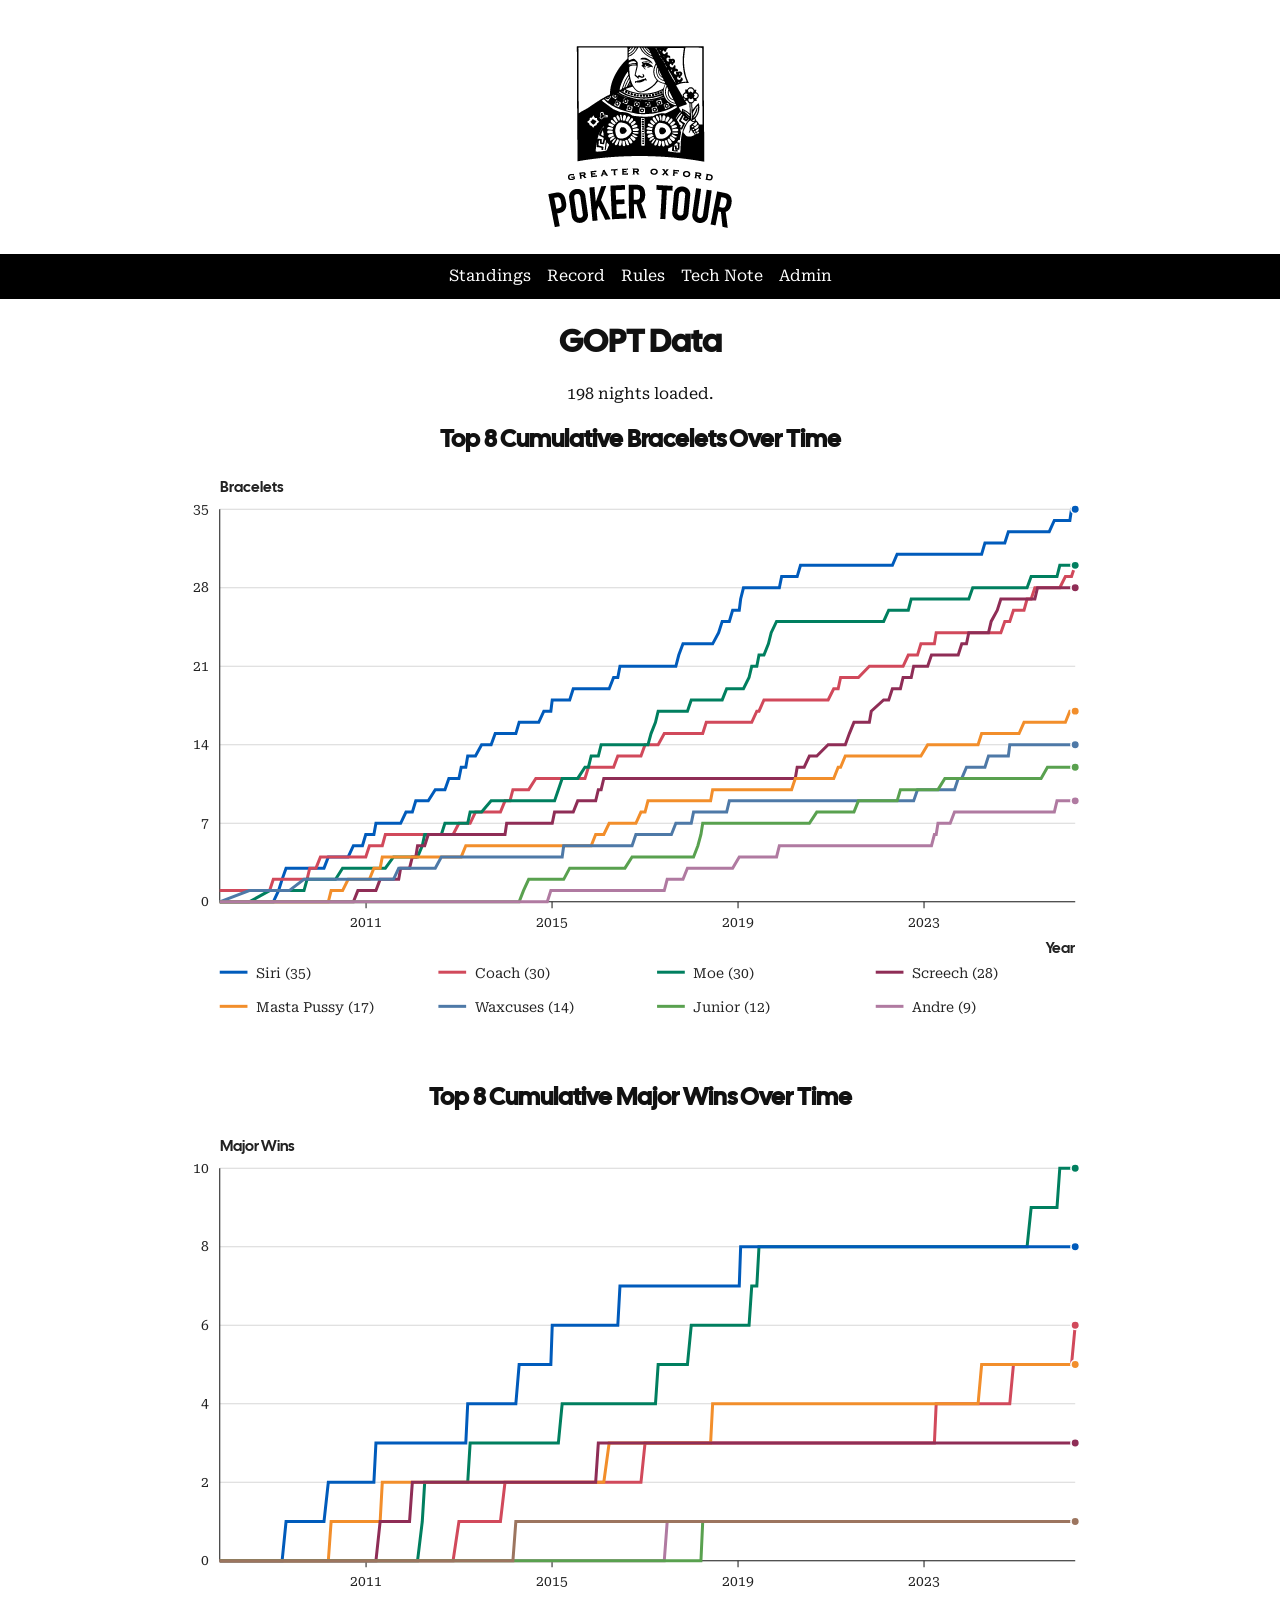
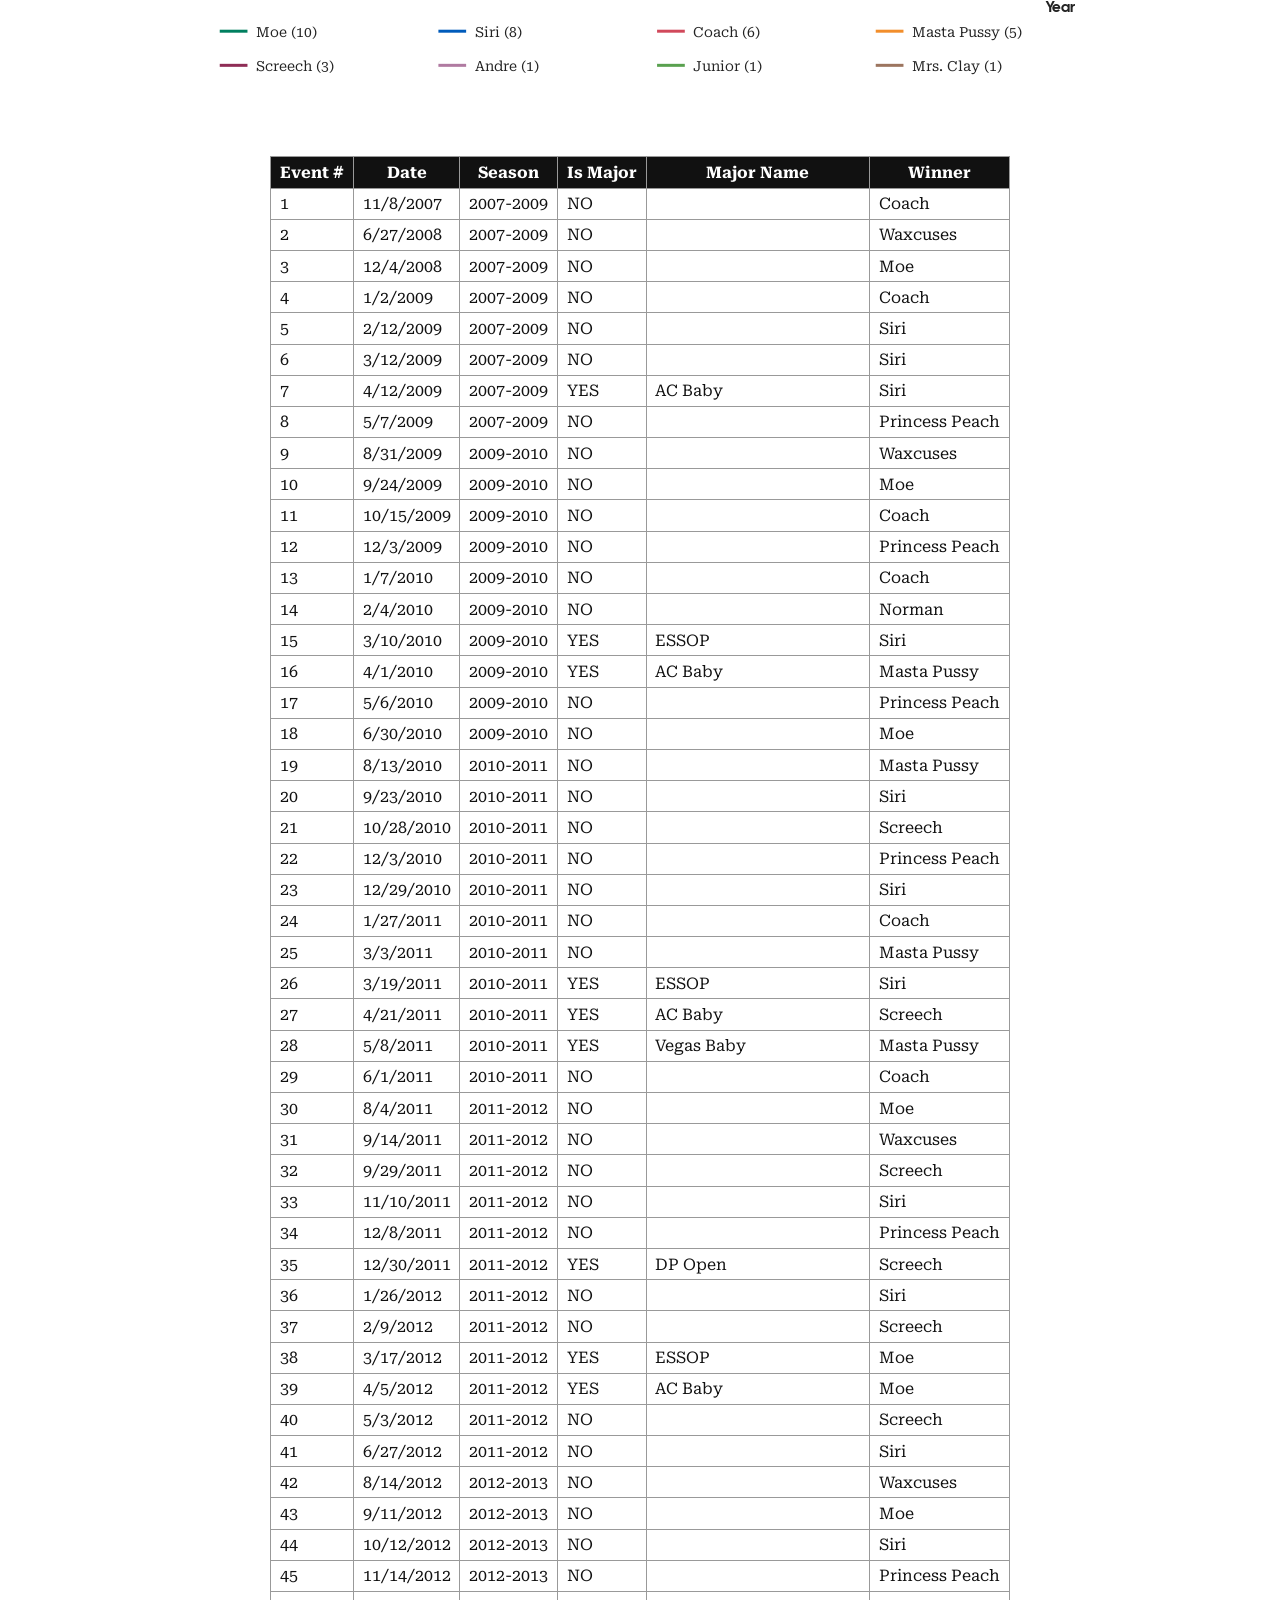
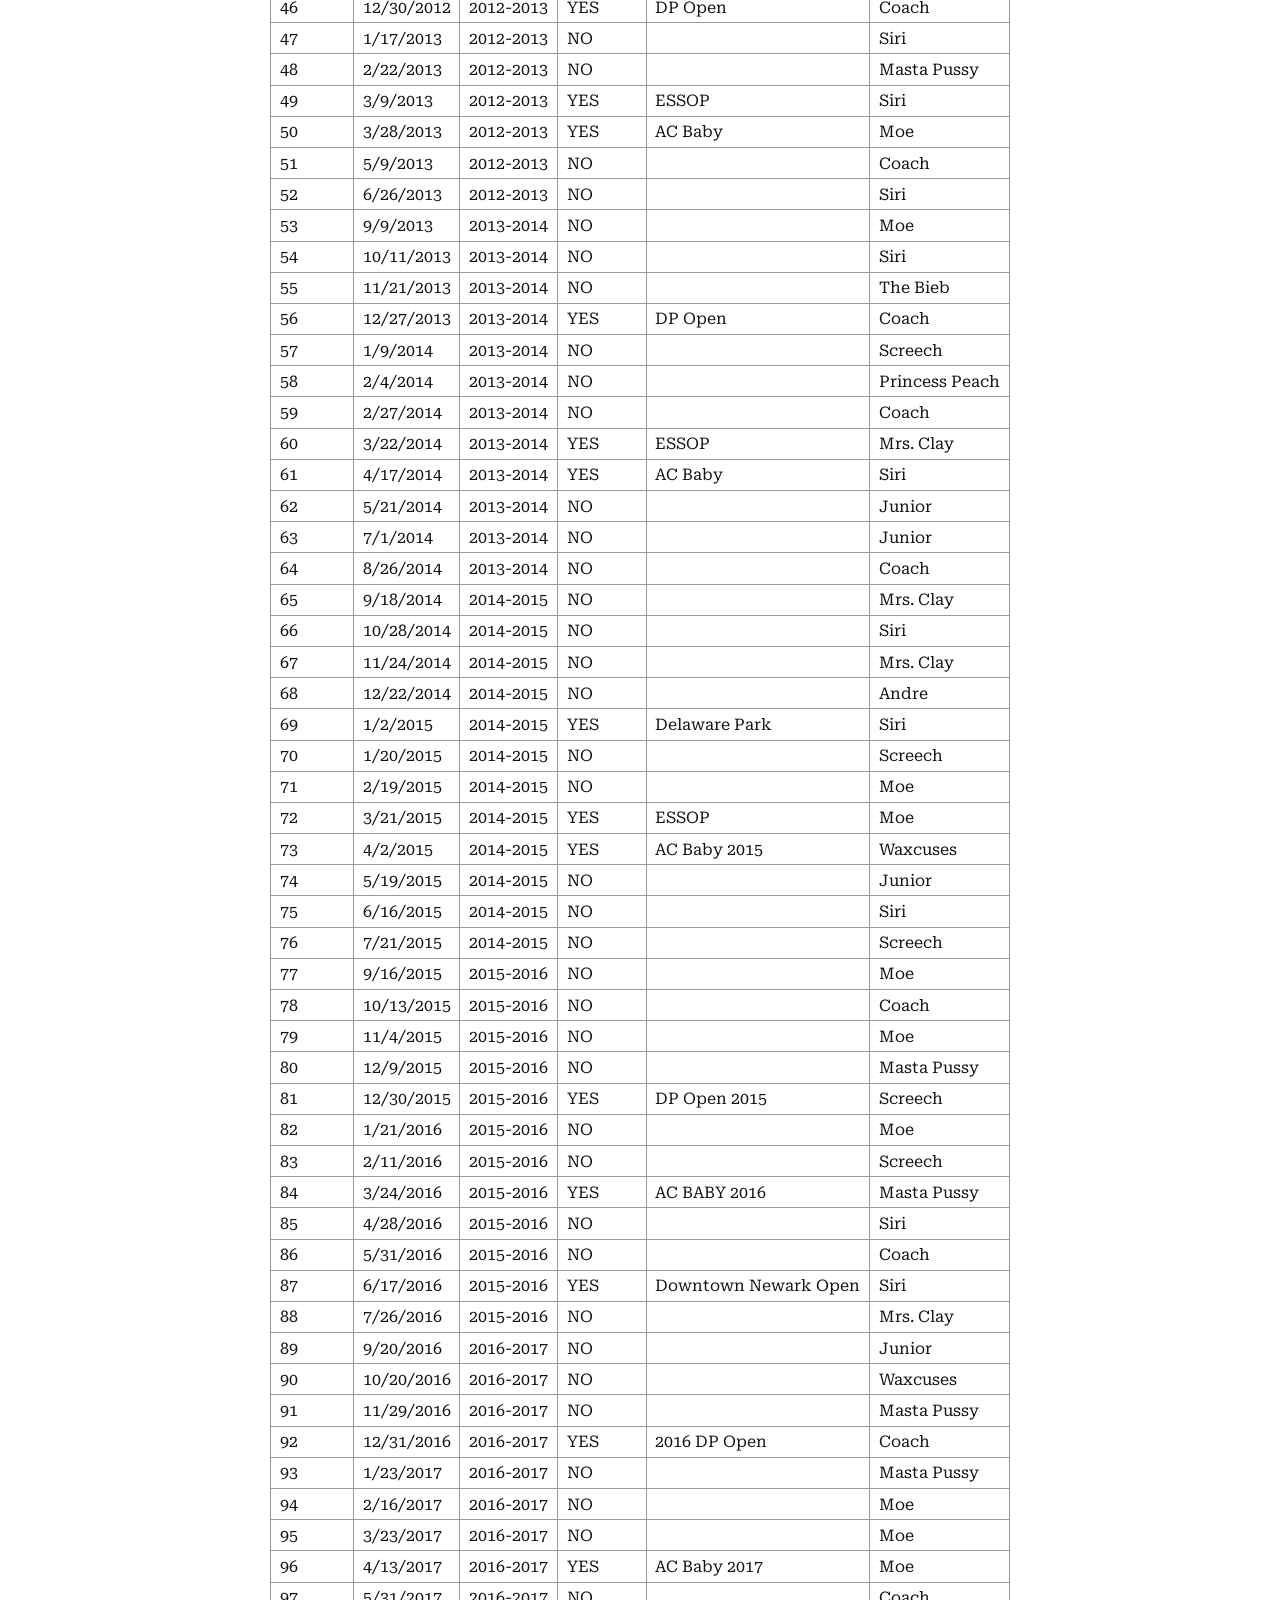
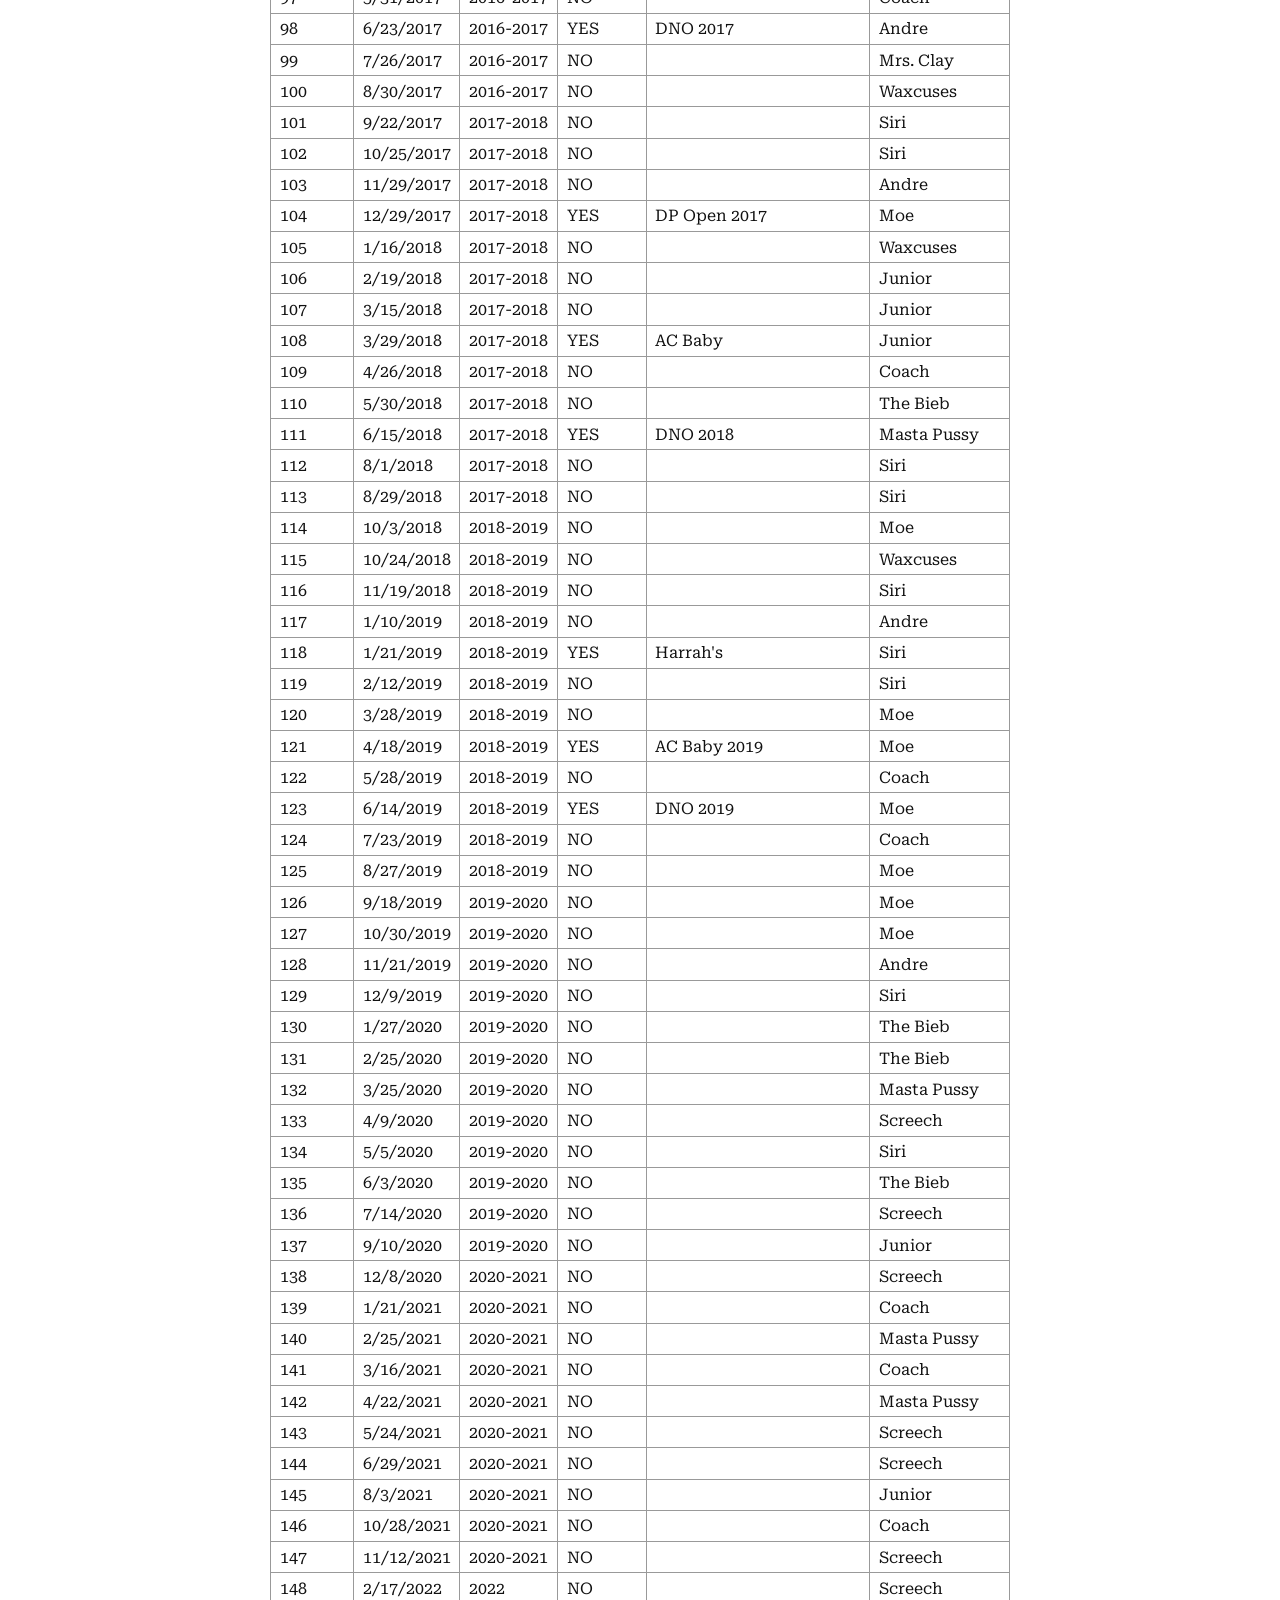
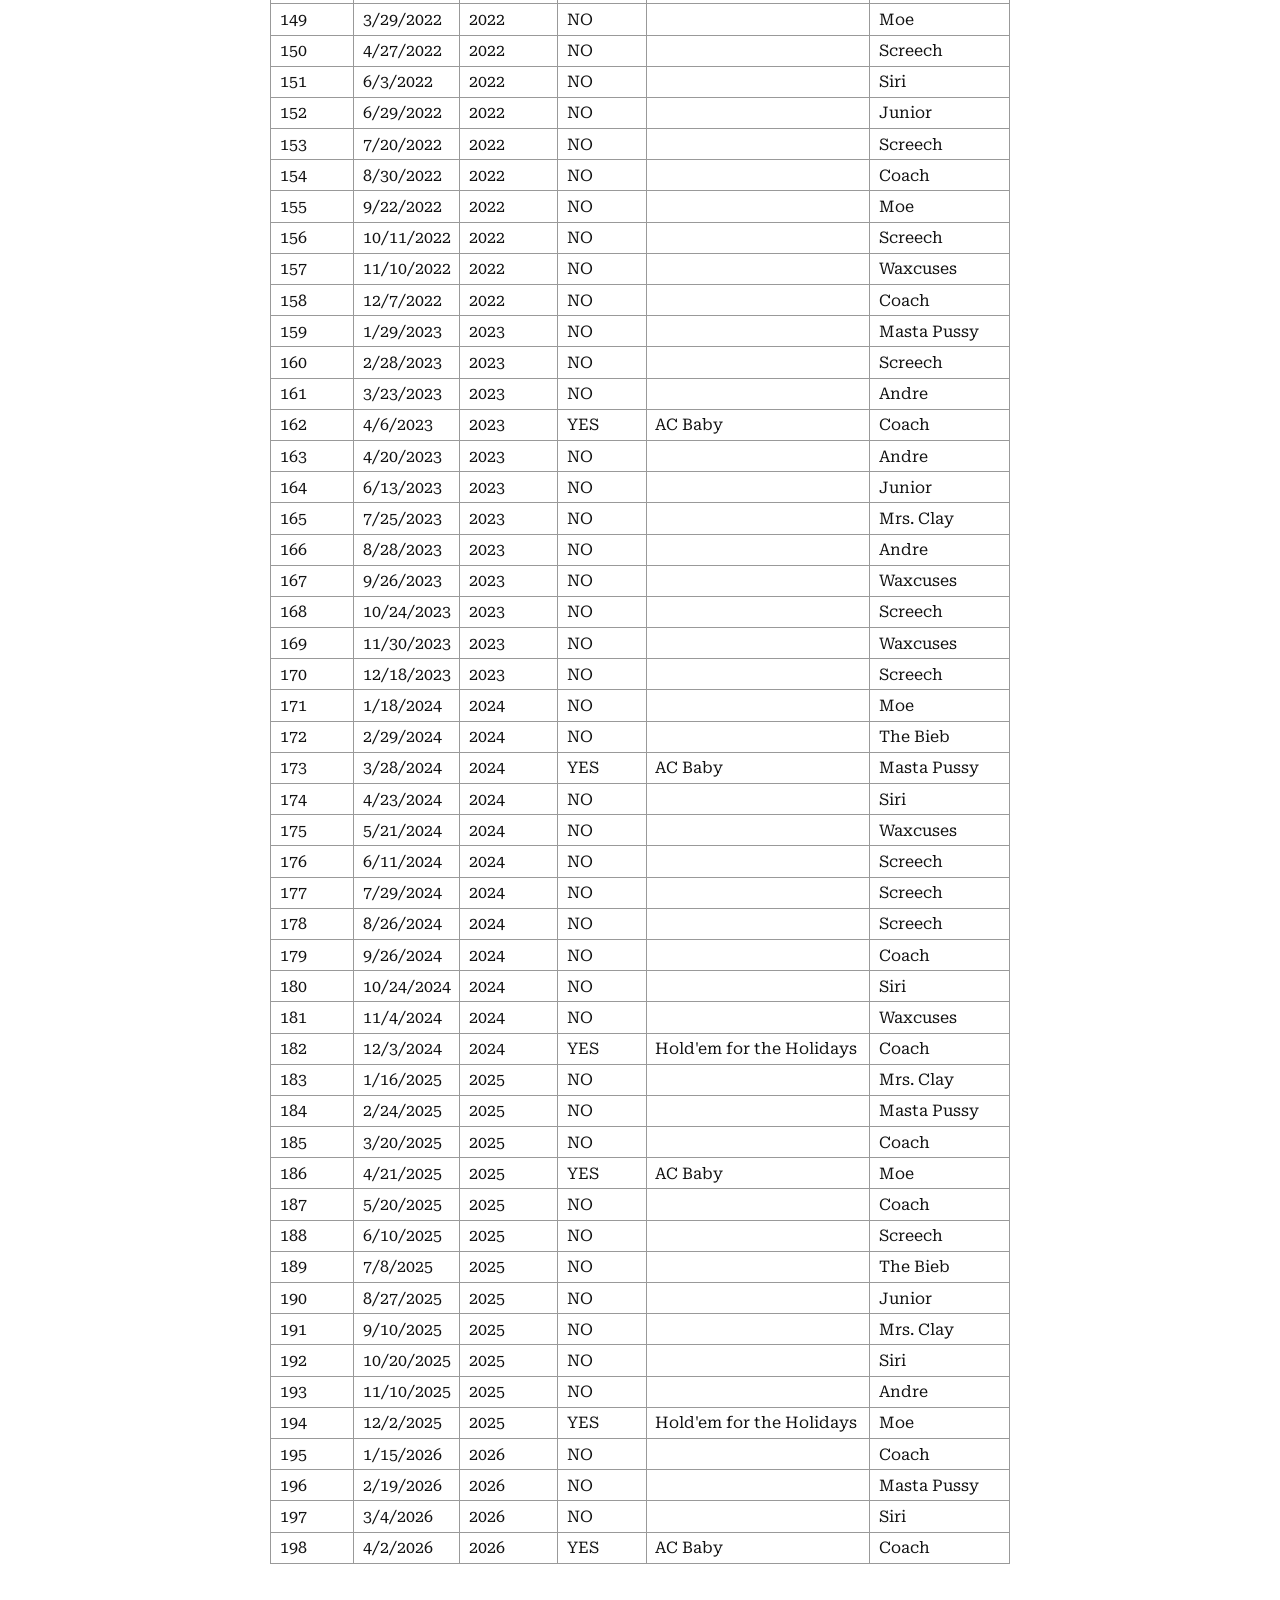
==== data.html @ 7928fdd2 "Migrate site data model to v2 CSV" ====
<!DOCTYPE html>
<html lang="en">
<head>
  <meta charset="UTF-8" />
  <meta name="viewport" content="width=device-width, initial-scale=1.0" />
  <title>GOPT Data</title>
  <link href="https://fonts.googleapis.com/css2?family=Cal+Sans:wght@400;700&display=swap" rel="stylesheet">
  <link href="https://fonts.googleapis.com/css2?family=Roboto+Serif:wght@400;700&display=swap" rel="stylesheet">
  <link rel="stylesheet" href="styles.css?v=mobile-logo-20260505" />
  <style>
    body {
      font-family: 'Roboto Serif', serif;
    }

    h1, h2, h3, h4, h5, h6 {
      font-family: 'Cal Sans', sans-serif;
    }

    main {
      box-sizing: border-box;
      margin: 0 auto 3rem;
      max-width: min(960px, calc(100vw - 2rem));
    }

    h1 {
      text-align: center;
    }

    .table-container {
      box-sizing: border-box;
      margin: 0 auto;
      max-width: 100%;
      overflow-x: auto;
      -webkit-overflow-scrolling: touch;
    }

    #night-data-table {
      margin: 1em auto;
      white-space: nowrap;
    }

    .data-message {
      text-align: center;
    }

    .chart-section {
      margin: 0 auto 2rem;
      max-width: 100%;
    }

    .chart-section h2 {
      text-align: center;
    }

    .chart-frame {
      box-sizing: border-box;
      margin: 0 auto;
      max-width: 100%;
      overflow-x: auto;
      -webkit-overflow-scrolling: touch;
    }

    .data-chart {
      display: block;
      height: auto;
      margin: 0 auto;
      max-width: 100%;
      min-width: 700px;
    }

    .chart-axis,
    .chart-grid {
      stroke: #d7d7d7;
      stroke-width: 1;
    }

    .chart-axis {
      stroke: #222;
    }

    .chart-line {
      fill: none;
      stroke-width: 3;
      vector-effect: non-scaling-stroke;
    }

    .chart-point {
      stroke: #fff;
      stroke-width: 1.5;
    }

    .chart-label {
      fill: #222;
      font-family: 'Roboto Serif', serif;
      font-size: 13px;
    }

    .chart-title-label {
      font-family: 'Cal Sans', sans-serif;
      font-size: 14px;
    }

    @media (max-width: 768px) {
      .table-container {
        font-size: 0.82em;
      }
    }
  </style>
</head>
<body>
  <header style="text-align: center;">
    <img src="assets/logo.GIF" alt="GOPT Logo" class="logo" />
    <nav style="background-color: black; padding: 0.5em;">
      <a href="index.html" style="color: white; text-decoration: none; margin: 0 1em;">Standings</a>
      <a href="record.html" style="color: white; text-decoration: none; margin: 0 1em;">Record</a>
      <a href="rules.html" style="color: white; text-decoration: none; margin: 0 1em;">Rules</a>
      <a href="technote.html" style="color: white; text-decoration: none; margin: 0 1em;">Tech Note</a>
      <a href="upload.html" style="color: white; text-decoration: none; margin: 0 1em;">Admin</a>
    </nav>
    <h1>GOPT Data</h1>
  </header>

  <main>
    <p id="data-message" class="data-message">Loading current data...</p>
    <section class="chart-section" aria-labelledby="bracelet-chart-heading">
      <h2 id="bracelet-chart-heading">Top 8 Cumulative Bracelets Over Time</h2>
      <div class="chart-frame">
        <svg id="bracelet-chart" class="data-chart" viewBox="0 0 900 540" role="img" aria-labelledby="bracelet-chart-title bracelet-chart-description">
          <title id="bracelet-chart-title">Cumulative bracelets over time for the top eight all-time bracelet earners</title>
          <desc id="bracelet-chart-description">A line chart will appear after the current data file loads.</desc>
        </svg>
      </div>
    </section>
    <section class="chart-section" aria-labelledby="major-chart-heading">
      <h2 id="major-chart-heading">Top 8 Cumulative Major Wins Over Time</h2>
      <div class="chart-frame">
        <svg id="major-chart" class="data-chart" viewBox="0 0 900 540" role="img" aria-labelledby="major-chart-title major-chart-description">
          <title id="major-chart-title">Cumulative major wins over time for the top eight all-time major winners</title>
          <desc id="major-chart-description">A line chart will appear after the current data file loads.</desc>
        </svg>
      </div>
    </section>
    <div class="table-container">
      <table id="night-data-table">
        <thead>
          <tr>
            <th>Event #</th>
            <th>Date</th>
            <th>Season</th>
            <th>Is Major</th>
            <th>Major Name</th>
            <th>Winner</th>
          </tr>
        </thead>
        <tbody></tbody>
      </table>
    </div>
  </main>

  <script src="gopt-data.js"></script>
  <script>
    function fetchCurrentDataText(sources = ['api/history/current', 'api/history-current.php', 'data/GOPTdatav2.csv', 'files/GOPThistory.txt']) {
      const [source, ...remaining] = sources;
      return fetch(source, { cache: 'no-store' })
        .then(response => {
          if (!response.ok) {
            throw new Error(`Could not load ${source}.`);
          }
          return response.text();
        })
        .then(text => {
          if (!GoptData.looksLikeSupportedDataFile(text)) {
            throw new Error(`${source} did not return a supported GOPT data file.`);
          }
          return text;
        })
        .catch(error => {
          if (!remaining.length) throw error;
          return fetchCurrentDataText(remaining);
        });
    }

    function formatDate(timestamp) {
      return new Intl.DateTimeFormat('en-US', {
        year: 'numeric',
        month: 'numeric',
        day: 'numeric'
      }).format(new Date(timestamp * 1000));
    }

    function buildNightRows(dataRows) {
      return GoptData.buildNights(dataRows).map(night => ({
        eventNumber: night.eventNumber,
        date: formatDate(night.timestamp),
        timestamp: night.timestamp,
        season: night.season,
        isMajor: night.isMajor,
        majorName: night.majorName,
        winner: night.winner,
      }));
    }

    function renderNightRows(rows) {
      const body = document.querySelector('#night-data-table tbody');
      body.innerHTML = '';

      rows.forEach(row => {
        const tr = document.createElement('tr');
        tr.innerHTML = `
          <td>${row.eventNumber}</td>
          <td>${row.date}</td>
          <td>${row.season}</td>
          <td>${row.isMajor}</td>
          <td>${row.majorName}</td>
          <td>${row.winner}</td>
        `;
        body.appendChild(tr);
      });

      document.getElementById('data-message').textContent = `${rows.length} nights loaded.`;
    }

    function createSvgElement(tagName, attributes = {}) {
      const element = document.createElementNS('http://www.w3.org/2000/svg', tagName);
      Object.entries(attributes).forEach(([name, value]) => {
        element.setAttribute(name, value);
      });
      return element;
    }

    function addSvgText(parent, text, attributes = {}) {
      const element = createSvgElement('text', attributes);
      element.textContent = text;
      parent.appendChild(element);
      return element;
    }

    const CHART_COLORS = [
      '#005bbb',
      '#d1495b',
      '#007f5f',
      '#8f2d56',
      '#f28e2b',
      '#4e79a7',
      '#59a14f',
      '#b07aa1',
      '#9c755f',
      '#e15759',
      '#76b7b2',
      '#edc948',
    ];

    function buildPlayerColorMap(...seriesGroups) {
      const playerColors = {};
      let colorIndex = 0;

      seriesGroups.flat().forEach(playerSeries => {
        if (playerColors[playerSeries.player]) return;
        playerColors[playerSeries.player] = CHART_COLORS[colorIndex % CHART_COLORS.length];
        colorIndex += 1;
      });

      return function getPlayerColor(player) {
        if (playerColors[player]) return playerColors[player];
        const hash = player.split('').reduce((total, character) => total + character.charCodeAt(0), 0);
        return CHART_COLORS[hash % CHART_COLORS.length];
      };
    }

    function getTopWinners(rows, shouldCountRow, limit = 8) {
      const totals = rows.reduce((counts, row) => {
        if (!row.winner || !shouldCountRow(row)) return counts;
        counts[row.winner] = (counts[row.winner] || 0) + 1;
        return counts;
      }, {});

      return Object.entries(totals)
        .sort(([playerA, countA], [playerB, countB]) => {
          if (countA !== countB) return countB - countA;
          return playerA.localeCompare(playerB);
        })
        .slice(0, limit)
        .map(([player, total]) => ({ player, total }));
    }

    function buildCumulativeWinSeries(rows, shouldCountRow, limit = 8) {
      const leaders = getTopWinners(rows, shouldCountRow, limit);
      const leaderNames = leaders.map(leader => leader.player);
      const runningTotals = Object.fromEntries(leaderNames.map(player => [player, 0]));
      const series = Object.fromEntries(leaderNames.map(player => [player, []]));

      rows.forEach(row => {
        if (leaderNames.includes(row.winner) && shouldCountRow(row)) {
          runningTotals[row.winner] += 1;
        }

        leaderNames.forEach(player => {
          series[player].push({
            eventNumber: row.eventNumber,
            timestamp: row.timestamp,
            total: runningTotals[player],
          });
        });
      });

      return leaders.map(leader => ({
        ...leader,
        points: series[leader.player],
      }));
    }

    function buildBraceletSeries(rows) {
      return buildCumulativeWinSeries(rows, () => true);
    }

    function buildMajorSeries(rows) {
      return buildCumulativeWinSeries(rows, row => row.isMajor === 'YES');
    }

    function renderCumulativeChart(options) {
      const {
        svgId,
        series,
        rows,
        chartTitle,
        emptyMessage,
        yAxisLabel,
        unitSingular,
        unitPlural,
        getPlayerColor,
      } = options;
      const svg = document.getElementById(svgId);
      svg.replaceChildren();

      const title = createSvgElement('title', { id: `${svgId}-title` });
      title.textContent = chartTitle;
      const description = createSvgElement('desc', { id: `${svgId}-description` });
      svg.append(title, description);

      if (!series.length) {
        description.textContent = emptyMessage;
        addSvgText(svg, emptyMessage, {
          x: 450,
          y: 215,
          'text-anchor': 'middle',
          class: 'chart-label',
        });
        return;
      }

      const width = 900;
      const height = 540;
      const margin = { top: 34, right: 42, bottom: 138, left: 56 };
      const plotWidth = width - margin.left - margin.right;
      const plotHeight = height - margin.top - margin.bottom;
      const minTime = Math.min(...rows.map(row => row.timestamp));
      const maxTime = Math.max(...rows.map(row => row.timestamp));
      const maxWins = Math.max(...series.map(playerSeries => playerSeries.total));
      const yMax = Math.max(5, Math.ceil(maxWins / 5) * 5);

      const xScale = timestamp => {
        if (minTime === maxTime) return margin.left + plotWidth / 2;
        return margin.left + ((timestamp - minTime) / (maxTime - minTime)) * plotWidth;
      };

      const yScale = total => margin.top + plotHeight - (total / yMax) * plotHeight;

      const gridGroup = createSvgElement('g');
      const yStep = Math.max(1, Math.ceil(yMax / 5));
      for (let value = 0; value <= yMax; value += yStep) {
        const y = yScale(value);
        gridGroup.appendChild(createSvgElement('line', {
          x1: margin.left,
          y1: y,
          x2: margin.left + plotWidth,
          y2: y,
          class: 'chart-grid',
        }));
        addSvgText(gridGroup, value, {
          x: margin.left - 10,
          y: y + 4,
          'text-anchor': 'end',
          class: 'chart-label',
        });
      }
      svg.appendChild(gridGroup);

      svg.appendChild(createSvgElement('line', {
        x1: margin.left,
        y1: margin.top + plotHeight,
        x2: margin.left + plotWidth,
        y2: margin.top + plotHeight,
        class: 'chart-axis',
      }));
      svg.appendChild(createSvgElement('line', {
        x1: margin.left,
        y1: margin.top,
        x2: margin.left,
        y2: margin.top + plotHeight,
        class: 'chart-axis',
      }));

      const startYear = new Date(minTime * 1000).getFullYear();
      const endYear = new Date(maxTime * 1000).getFullYear();
      const yearStep = Math.max(1, Math.ceil((endYear - startYear) / 5));
      for (let year = startYear; year <= endYear; year += yearStep) {
        const timestamp = new Date(year, 0, 1).getTime() / 1000;
        if (timestamp < minTime || timestamp > maxTime) continue;
        const x = xScale(timestamp);
        svg.appendChild(createSvgElement('line', {
          x1: x,
          y1: margin.top + plotHeight,
          x2: x,
          y2: margin.top + plotHeight + 6,
          class: 'chart-axis',
        }));
        addSvgText(svg, year, {
          x,
          y: margin.top + plotHeight + 24,
          'text-anchor': 'middle',
          class: 'chart-label',
        });
      }

      addSvgText(svg, yAxisLabel, {
        x: margin.left,
        y: 18,
        class: 'chart-title-label chart-label',
      });
      addSvgText(svg, 'Year', {
        x: margin.left + plotWidth,
        y: margin.top + plotHeight + 48,
        'text-anchor': 'end',
        class: 'chart-title-label chart-label',
      });

      const lineGroup = createSvgElement('g');
      series.forEach(playerSeries => {
        const color = getPlayerColor(playerSeries.player);
        const pathData = playerSeries.points.map((point, pointIndex) => {
          const command = pointIndex === 0 ? 'M' : 'L';
          return `${command}${xScale(point.timestamp).toFixed(2)},${yScale(point.total).toFixed(2)}`;
        }).join(' ');

        lineGroup.appendChild(createSvgElement('path', {
          d: pathData,
          stroke: color,
          class: 'chart-line',
        }));

        const finalPoint = playerSeries.points[playerSeries.points.length - 1];
        lineGroup.appendChild(createSvgElement('circle', {
          cx: xScale(finalPoint.timestamp),
          cy: yScale(finalPoint.total),
          r: 4,
          fill: color,
          class: 'chart-point',
        }));
      });
      svg.appendChild(lineGroup);

      const legend = createSvgElement('g', { transform: 'translate(56 468)' });
      series.forEach((playerSeries, index) => {
        const x = (index % 4) * 205;
        const y = Math.floor(index / 4) * 32;
        const color = getPlayerColor(playerSeries.player);
        legend.appendChild(createSvgElement('line', {
          x1: x,
          y1: y,
          x2: x + 26,
          y2: y,
          stroke: color,
          class: 'chart-line',
        }));
        addSvgText(legend, `${playerSeries.player} (${playerSeries.total})`, {
          x: x + 34,
          y: y + 5,
          class: 'chart-label',
        });
      });
      svg.appendChild(legend);

      description.textContent = series
        .map(playerSeries => {
          const unit = playerSeries.total === 1 ? unitSingular : unitPlural;
          return `${playerSeries.player} has ${playerSeries.total} ${unit}.`;
        })
        .join(' ');
    }

    function renderBraceletChart(rows, series, getPlayerColor) {
      renderCumulativeChart({
        svgId: 'bracelet-chart',
        rows,
        series,
        chartTitle: 'Cumulative bracelets over time for the top eight all-time bracelet earners',
        emptyMessage: 'No bracelet data available.',
        yAxisLabel: 'Bracelets',
        unitSingular: 'bracelet',
        unitPlural: 'bracelets',
        getPlayerColor,
      });
    }

    function renderMajorChart(rows, series, getPlayerColor) {
      renderCumulativeChart({
        svgId: 'major-chart',
        rows,
        series,
        chartTitle: 'Cumulative major wins over time for the top eight all-time major winners',
        emptyMessage: 'No major win data available.',
        yAxisLabel: 'Major Wins',
        unitSingular: 'major win',
        unitPlural: 'major wins',
        getPlayerColor,
      });
    }

    fetchCurrentDataText()
      .then(dataText => {
        const parsedData = GoptData.parseDataFile(dataText, { normalizePlayerName: true });
        const rows = buildNightRows(parsedData.rows);
        const braceletSeries = buildBraceletSeries(rows);
        const majorSeries = buildMajorSeries(rows);
        const getPlayerColor = buildPlayerColorMap(braceletSeries, majorSeries);
        renderBraceletChart(rows, braceletSeries, getPlayerColor);
        renderMajorChart(rows, majorSeries, getPlayerColor);
        renderNightRows(rows);
      })
      .catch(error => {
        document.getElementById('data-message').textContent = 'Failed to load current data.';
        console.error(error);
      });
  </script>
  <script src="wachs-action.js"></script>
</body>
</html>
---- styles.css ----
:root {
  color-scheme: light;
}

body {
  color: #111;
  margin: 0;
  background: #fff;
}

[hidden] {
  display: none !important;
}

.logo {
  display: block;
  width: min(200px, 90vw);
  height: min(222px, 99.9vw);
  object-fit: cover;
  object-position: center bottom;
  margin: 1rem auto;
}

.logo.wachs-logo-trigger {
  cursor: pointer;
  touch-action: manipulation;
  user-select: none;
}

.logo.wachs-logo-trigger:focus-visible {
  outline: 4px solid #ff00f5;
  outline-offset: 0.35rem;
}

.logo.wachs-logo-trigger:hover {
  transform: rotate(-1deg) scale(1.015);
}

nav a {
  display: inline-block;
  line-height: 1.8;
  margin: 0 !important;
}

nav {
  box-sizing: border-box;
  display: flex;
  flex-wrap: nowrap;
  justify-content: center;
  align-items: center;
  gap: 1rem;
  max-width: 100%;
  overflow-x: auto;
  white-space: nowrap;
  -webkit-overflow-scrolling: touch;
}

table {
  border-collapse: collapse;
}

th,
td {
  border: 1px solid #999;
  padding: 0.35rem 0.55rem;
}

th {
  background: #111;
  color: #fff;
}

.admin-panel {
  width: min(560px, calc(100vw - 2rem));
  margin: 0 auto 3rem;
}

.admin-form {
  display: grid;
  gap: 1rem;
}

.admin-section {
  margin-top: 2.5rem;
  padding-top: 1.5rem;
  border-top: 1px solid #ccc;
}

.admin-form label {
  display: grid;
  gap: 0.35rem;
  font-weight: 700;
}

.admin-form input,
.admin-form select {
  font: inherit;
  padding: 0.55rem 0.65rem;
  border: 1px solid #888;
  background: #fff;
}

.admin-form button,
.admin-link-button {
  display: inline-flex;
  align-items: center;
  justify-content: center;
  justify-self: start;
  padding: 0.65rem 1rem;
  border: 0;
  background: #111;
  color: #fff;
  font: inherit;
  font-weight: 700;
  line-height: normal;
  text-decoration: none;
  cursor: pointer;
}

.admin-action-row {
  display: flex;
  align-items: center;
  gap: 0.75rem;
  flex-wrap: wrap;
}

.admin-archive-row {
  margin-top: 1.75rem;
  padding-top: 1.25rem;
  border-top: 1px solid #ccc;
}

.admin-form button.danger-action {
  border: 1px solid #8f1f1f;
  background: #b32626;
  color: #fff;
}

.admin-message {
  display: none;
  margin: 0 0 1.25rem;
  padding: 0.75rem 1rem;
  border: 1px solid #888;
}

.admin-message.is-success {
  display: block;
  border-color: #1f7a39;
  background: #e8f6ec;
}

.admin-message.is-error {
  display: block;
  border-color: #a32929;
  background: #fae9e9;
}

.draft-message-actions {
  display: inline-flex;
  flex-wrap: wrap;
  gap: 0.5rem;
  margin-left: 0.75rem;
}

.draft-message-actions button {
  padding: 0.35rem 0.55rem;
  border: 1px solid #111;
  background: #fff;
  color: #111;
  font: inherit;
  font-weight: 700;
  cursor: pointer;
}

.record-shell {
  width: min(1160px, calc(100vw - 2rem));
  margin: 0 auto 3rem;
}

.record-section {
  margin-bottom: 2rem;
}

.record-form {
  display: grid;
  gap: 1.25rem;
}

.record-grid {
  display: grid;
  grid-template-columns: repeat(auto-fit, minmax(min(100%, 16rem), 1fr));
  gap: 1rem;
  align-items: end;
}

.record-form > *,
.record-grid,
.record-grid > *,
.record-form label,
.preview-label {
  min-width: 0;
}

.wide-field {
  min-width: 0;
}

.record-form label,
.preview-label {
  display: grid;
  gap: 0.35rem;
  font-weight: 700;
}

.record-form input,
.record-form select,
.preview-label textarea {
  font: inherit;
  padding: 0.55rem 0.65rem;
  border: 1px solid #888;
  background: #fff;
}

.record-form input:not([type="checkbox"]):not([type="radio"]),
.record-form select,
.preview-label textarea {
  box-sizing: border-box;
  width: 100%;
  inline-size: 100%;
  max-width: 100%;
  max-inline-size: 100%;
  min-width: 0;
  min-inline-size: 0;
}

.record-form input[type="checkbox"],
.record-form input[type="radio"] {
  flex: 0 0 auto;
  width: auto;
  inline-size: auto;
  margin: 0;
  padding: 0;
}

#night-datetime {
  display: block;
  min-width: 0;
  min-inline-size: 0;
}

#night-datetime::-webkit-date-and-time-value,
#night-datetime::-webkit-datetime-edit {
  min-width: 0;
  min-inline-size: 0;
}

.section-heading-row {
  display: flex;
  align-items: center;
  justify-content: space-between;
  gap: 1rem;
  flex-wrap: wrap;
}

.section-heading-row h2,
.section-heading-row h3 {
  margin-bottom: 0.25rem;
}

.muted {
  color: #555;
  margin-top: 0;
}

.inline-actions,
.finish-row {
  display: flex;
  align-items: center;
  gap: 0.65rem;
  flex-wrap: wrap;
}

.add-player-row {
  display: grid;
  grid-template-columns: minmax(0, 22rem) max-content;
  gap: 0.75rem;
  margin-top: 1rem;
  align-items: center;
  justify-content: start;
}

.add-player-row input {
  min-width: 0;
  width: 100%;
  box-sizing: border-box;
}

.add-player-row button {
  white-space: nowrap;
  box-sizing: border-box;
}

.player-list {
  display: grid;
  grid-template-columns: repeat(auto-fit, minmax(160px, 1fr));
  gap: 0.55rem;
}

.player-list label {
  display: flex;
  align-items: center;
  justify-content: flex-start;
  gap: 0.45rem;
  min-width: 0;
  padding: 0.45rem 0.5rem;
  border: 1px solid #ccc;
  font-weight: 400;
}

.tournament-grid {
  display: grid;
  grid-template-columns: repeat(auto-fit, minmax(300px, 1fr));
  gap: 1rem;
}

.tournament-panel {
  border: 1px solid #999;
  padding: 1rem;
  min-width: 0;
}

.available-players {
  display: flex;
  flex-wrap: wrap;
  gap: 0.45rem;
  margin: 0.75rem 0 1rem;
}

.rank-list {
  display: grid;
  gap: 0.45rem;
  min-height: 3rem;
  padding: 0;
  list-style: none;
}

.rank-item {
  display: grid;
  grid-template-columns: auto minmax(0, 1fr) auto auto auto;
  align-items: center;
  gap: 0.45rem;
  padding: 0.5rem;
  border: 1px solid #bbb;
  background: #fff;
}

.rank-item.is-dragging {
  opacity: 0.55;
}

.drag-handle {
  cursor: grab;
  font-weight: 700;
}

.rank-name {
  min-width: 0;
  overflow-wrap: anywhere;
}

.rank-place {
  display: block;
  color: #555;
  font-size: 0.85rem;
}

.primary-action,
.record-form button,
.inline-actions button,
.finish-row button,
.available-players button,
.rank-item button,
.button-link {
  display: inline-flex;
  align-items: center;
  justify-content: center;
  min-height: 2.25rem;
  padding: 0.45rem 0.7rem;
  border: 1px solid #111;
  background: #fff;
  color: #111;
  font: inherit;
  font-weight: 700;
  text-decoration: none;
  cursor: pointer;
}

.primary-action,
.button-link {
  background: #111;
  color: #fff;
}

.secondary-action {
  background: #fff !important;
  color: #111 !important;
  border-color: #777 !important;
  font-weight: 400 !important;
}

.lock-details-row {
  display: flex;
  justify-content: flex-end;
  padding-top: 0.5rem;
}

.lock-details-action {
  min-height: 3rem;
  padding: 0.75rem 1.35rem;
  font-size: 1.1rem;
}

button:disabled {
  cursor: not-allowed;
  opacity: 0.55;
}

.upload-results-section {
  margin: 2rem 0 1.5rem;
  padding-top: 1.25rem;
  border-top: 1px solid #ccc;
}

#history-preview {
  min-height: 16rem;
  font-family: ui-monospace, SFMono-Regular, Menlo, Consolas, monospace;
  white-space: pre;
}

.wachs-modal {
  position: fixed;
  inset: 0;
  z-index: 9999;
  display: grid;
  place-items: center;
  overflow: hidden;
  padding: clamp(1rem, 4vw, 4rem);
  background: var(--wachs-bg, #fff200);
  color: var(--wachs-fg, #ff00f5);
}

.wachs-modal::before,
.wachs-modal::after {
  position: absolute;
  inset: -12%;
  content: "";
  background:
    repeating-linear-gradient(
      45deg,
      transparent 0 2rem,
      var(--wachs-stripe, #00f5ff) 2rem 3.25rem
    );
  mix-blend-mode: multiply;
  opacity: 0.45;
  animation: wachs-spin 2.4s linear infinite;
}

.wachs-modal::after {
  animation-direction: reverse;
  transform: rotate(90deg);
}

.wachs-modal-text {
  position: relative;
  z-index: 1;
  margin: 0;
  max-width: 12ch;
  font-family: 'Cal Sans', Impact, Haettenschweiler, 'Arial Narrow Bold', sans-serif;
  font-size: clamp(3.8rem, 15vw, 12rem);
  font-weight: 900;
  letter-spacing: 0;
  line-height: 0.78;
  text-align: center;
  text-transform: uppercase;
  text-shadow:
    0.045em 0.045em 0 var(--wachs-shadow-one, #00ff00),
    -0.045em -0.045em 0 var(--wachs-shadow-two, #ff5a00),
    0 0 0.08em #000;
  animation:
    wachs-blink 0.34s steps(1, end) infinite,
    wachs-shudder 0.8s linear infinite;
}

body.wachs-modal-open {
  overflow: hidden;
}

@keyframes wachs-blink {
  0%,
  48% {
    opacity: 1;
  }

  49%,
  68% {
    opacity: 0.08;
  }

  69%,
  100% {
    opacity: 1;
  }
}

@keyframes wachs-shudder {
  0% {
    transform: translate(-0.03em, 0) rotate(-1deg) scale(1);
  }

  25% {
    transform: translate(0.035em, -0.02em) rotate(1deg) scale(1.02);
  }

  50% {
    transform: translate(-0.02em, 0.025em) rotate(0deg) scale(0.99);
  }

  75% {
    transform: translate(0.025em, 0) rotate(1.5deg) scale(1.01);
  }

  100% {
    transform: translate(-0.03em, 0) rotate(-1deg) scale(1);
  }
}

@keyframes wachs-spin {
  to {
    transform: rotate(360deg);
  }
}

@media (max-width: 768px) {
  .logo {
    width: min(100px, 45vw);
    height: min(111px, 49.95vw);
  }

  nav {
    gap: 0.65rem;
    padding-right: 0.35rem !important;
    padding-left: 0.35rem !important;
  }

  nav a {
    font-size: 0.95rem;
  }

  .rank-item {
    grid-template-columns: auto minmax(0, 1fr) auto;
  }

  .rank-item button[data-move-up],
  .rank-item button[data-move-down] {
    display: none;
  }

  .wachs-modal-text {
    font-size: clamp(3.1rem, 19vw, 8rem);
  }
}

@media (max-width: 430px) {
  nav {
    gap: 0.45rem;
  }

  nav a {
    font-size: 0.88rem;
  }
}
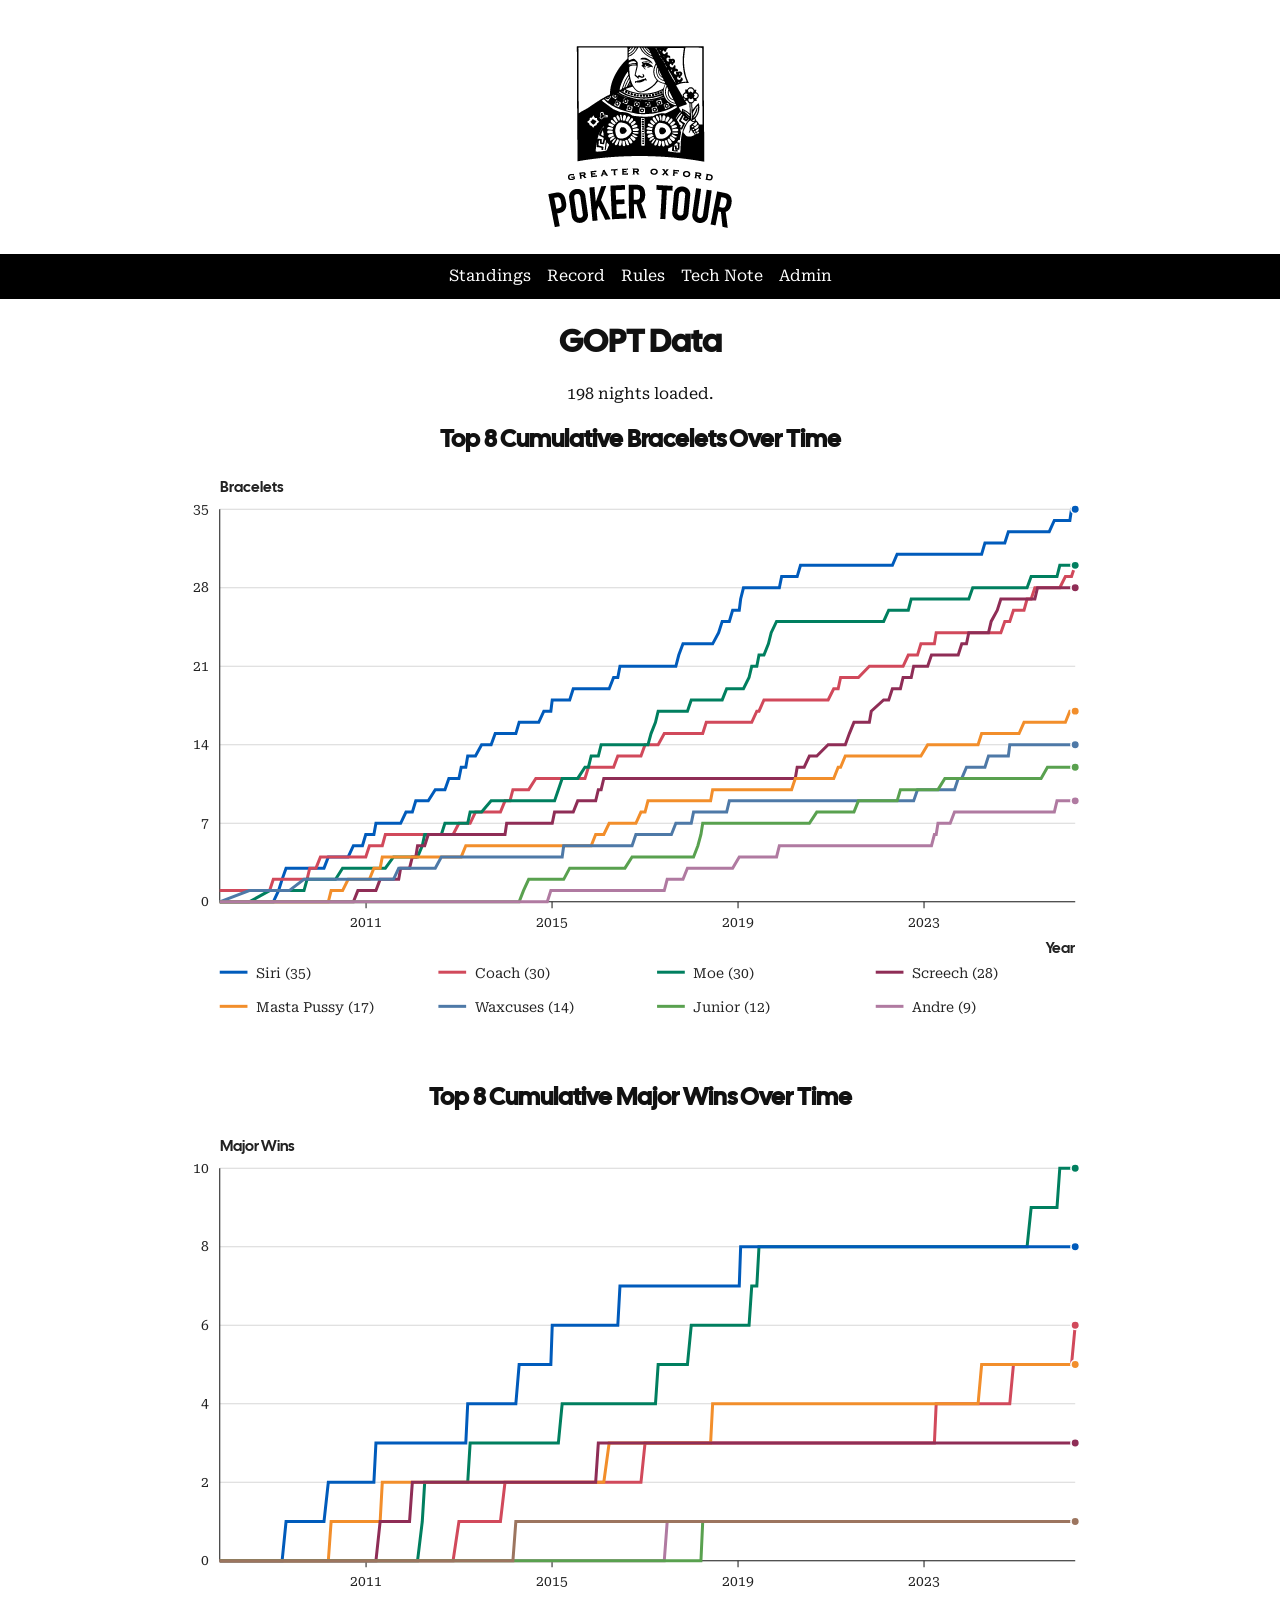
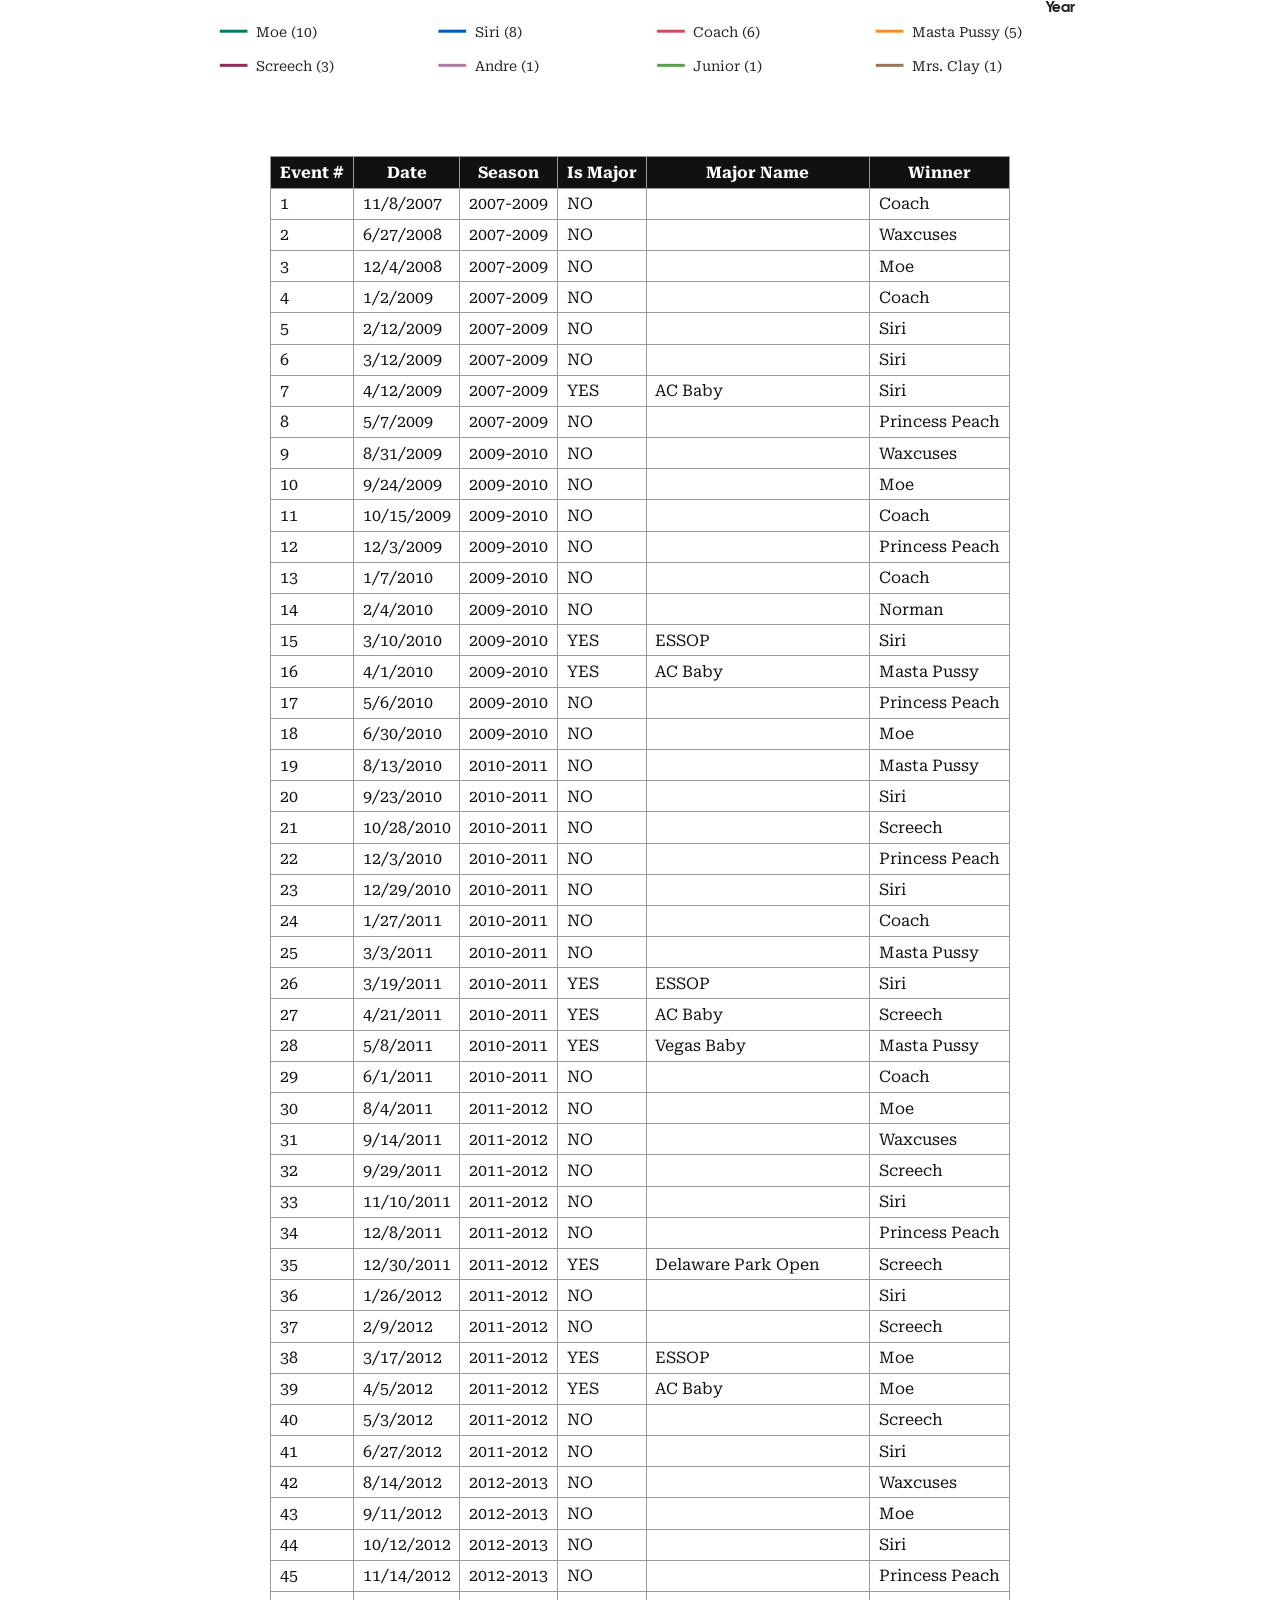
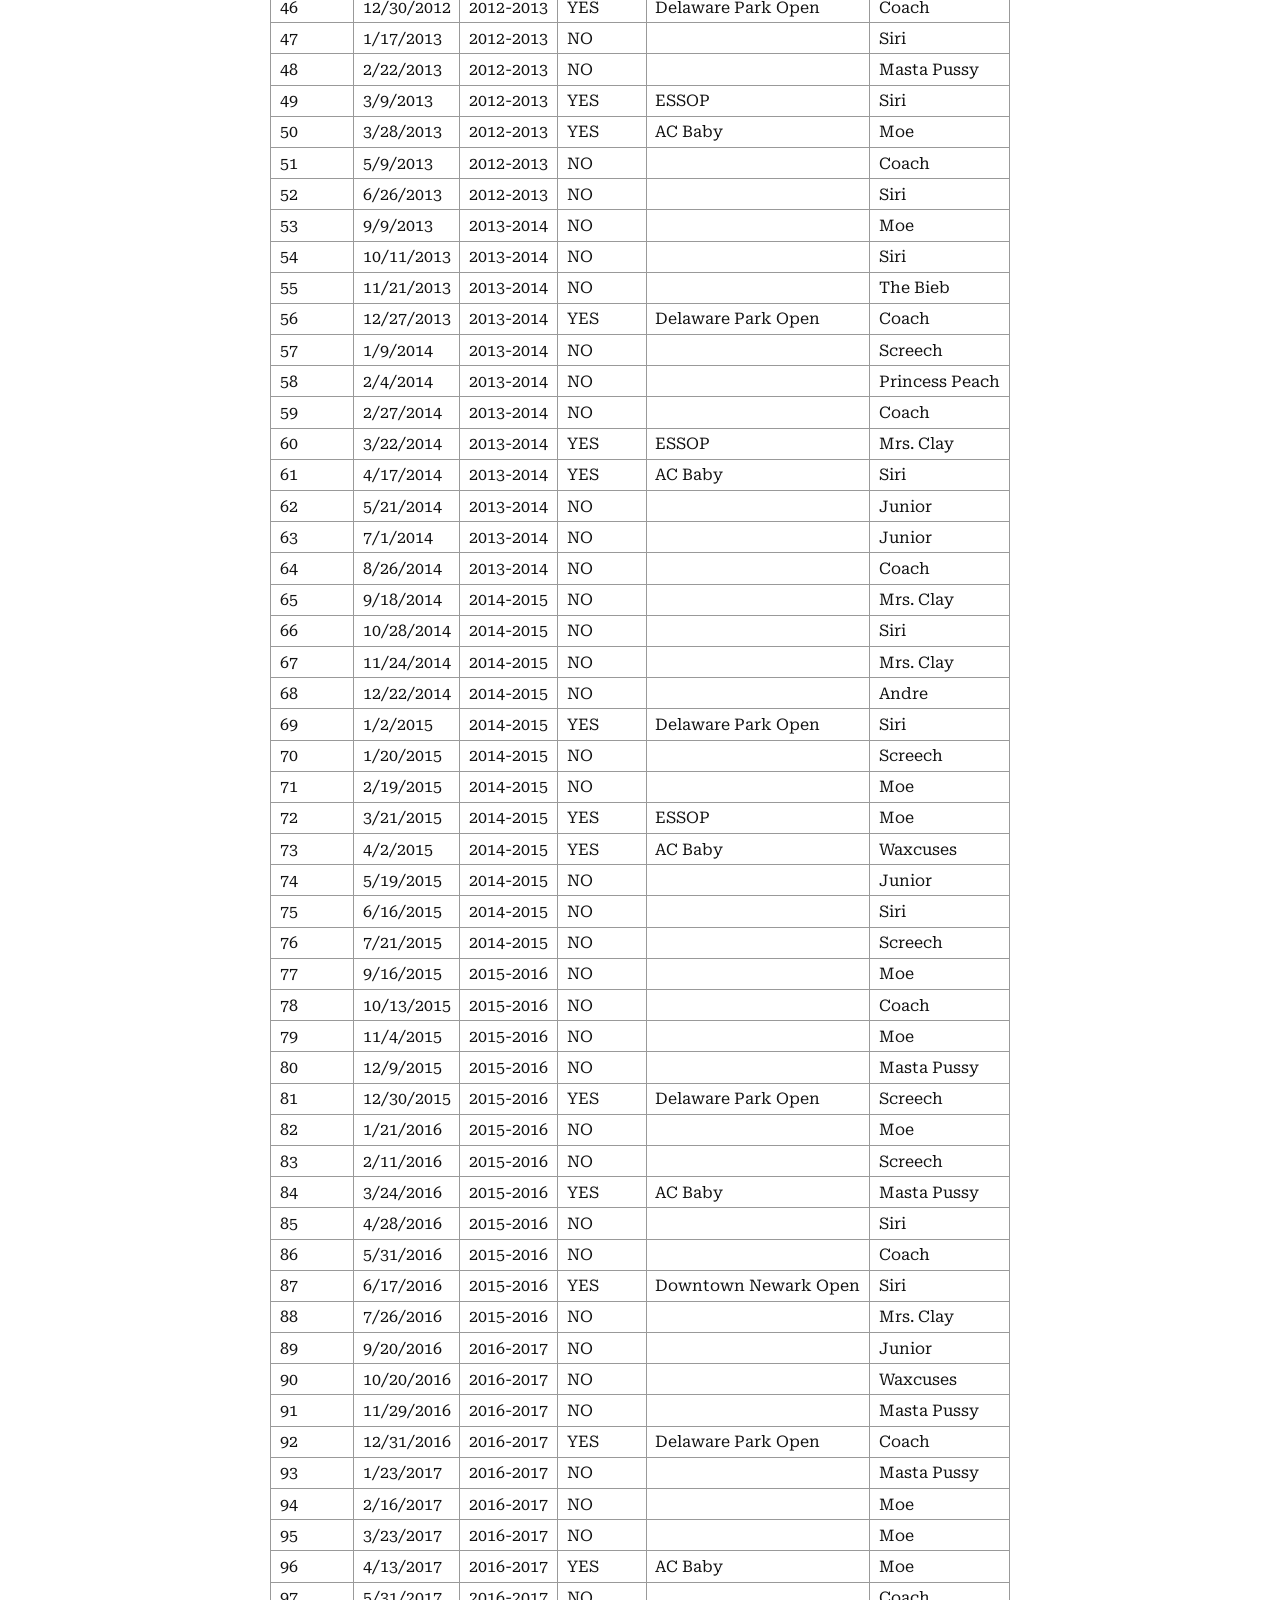
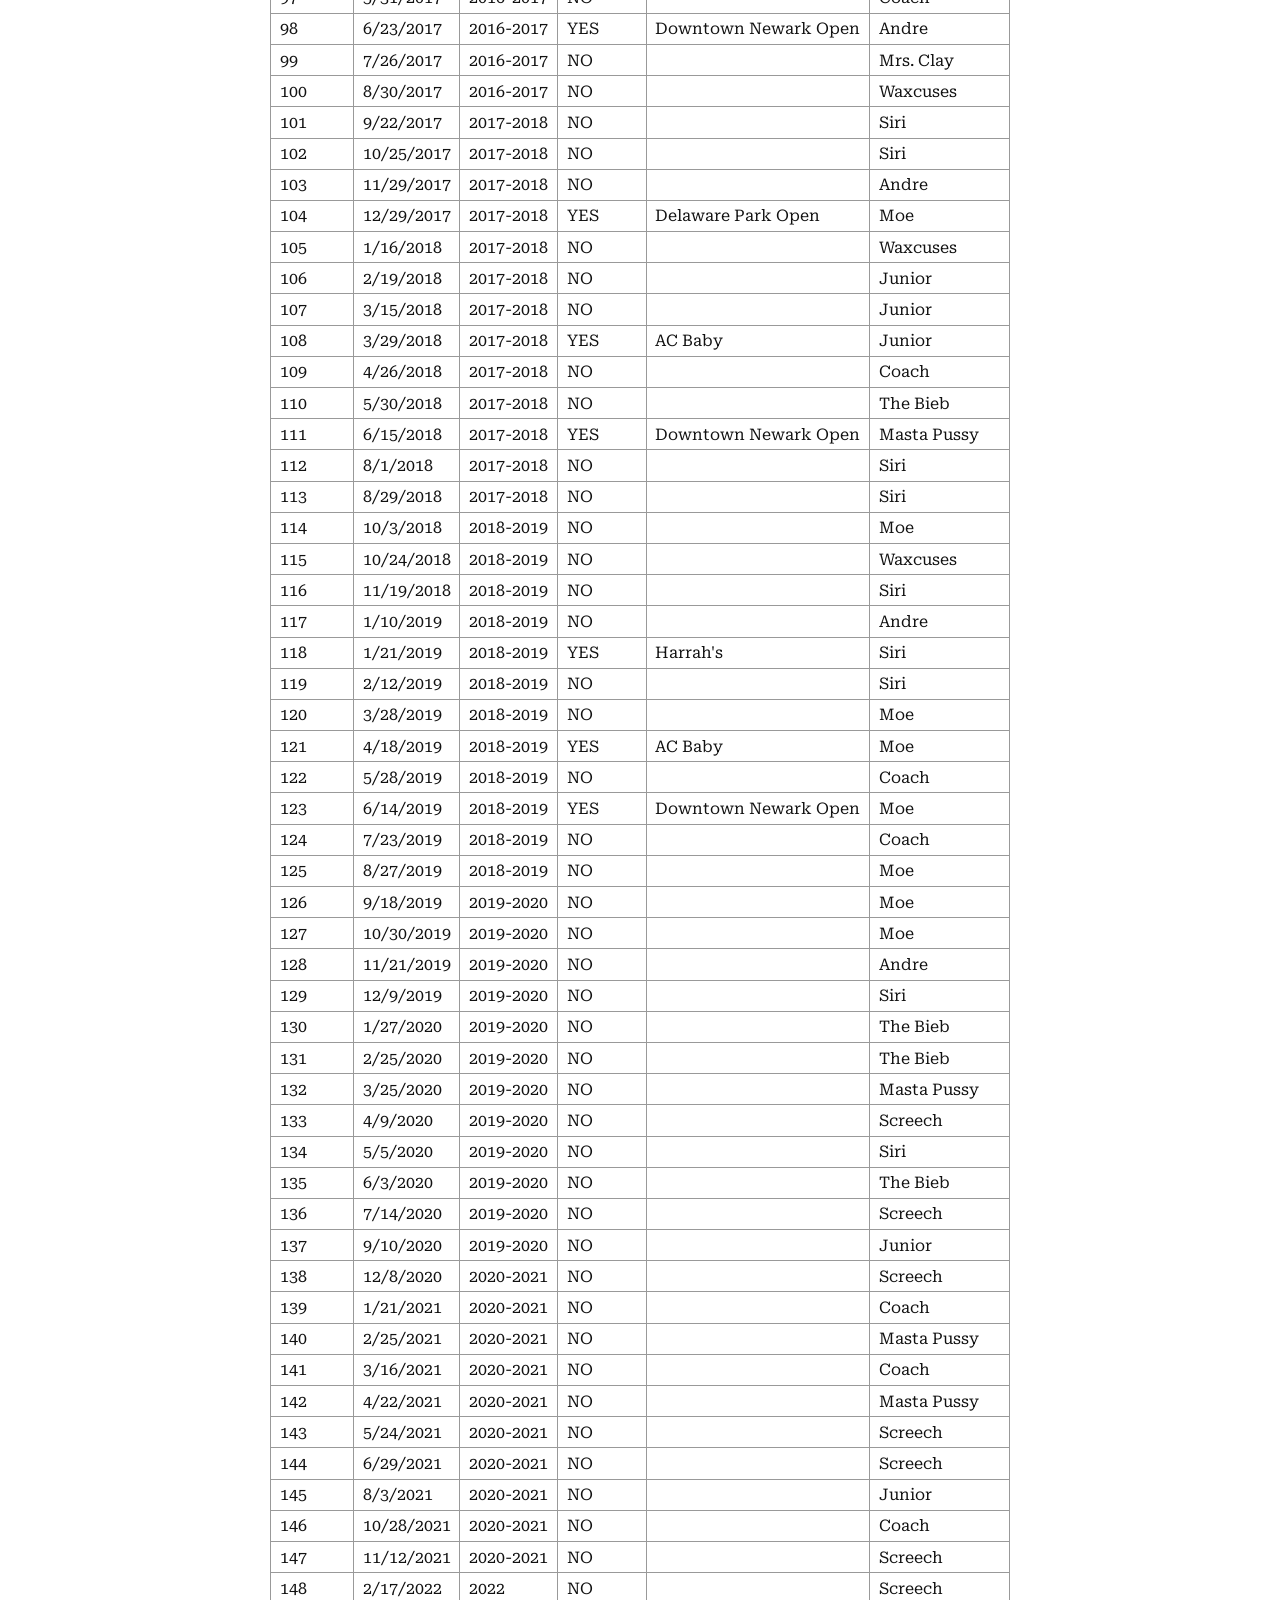
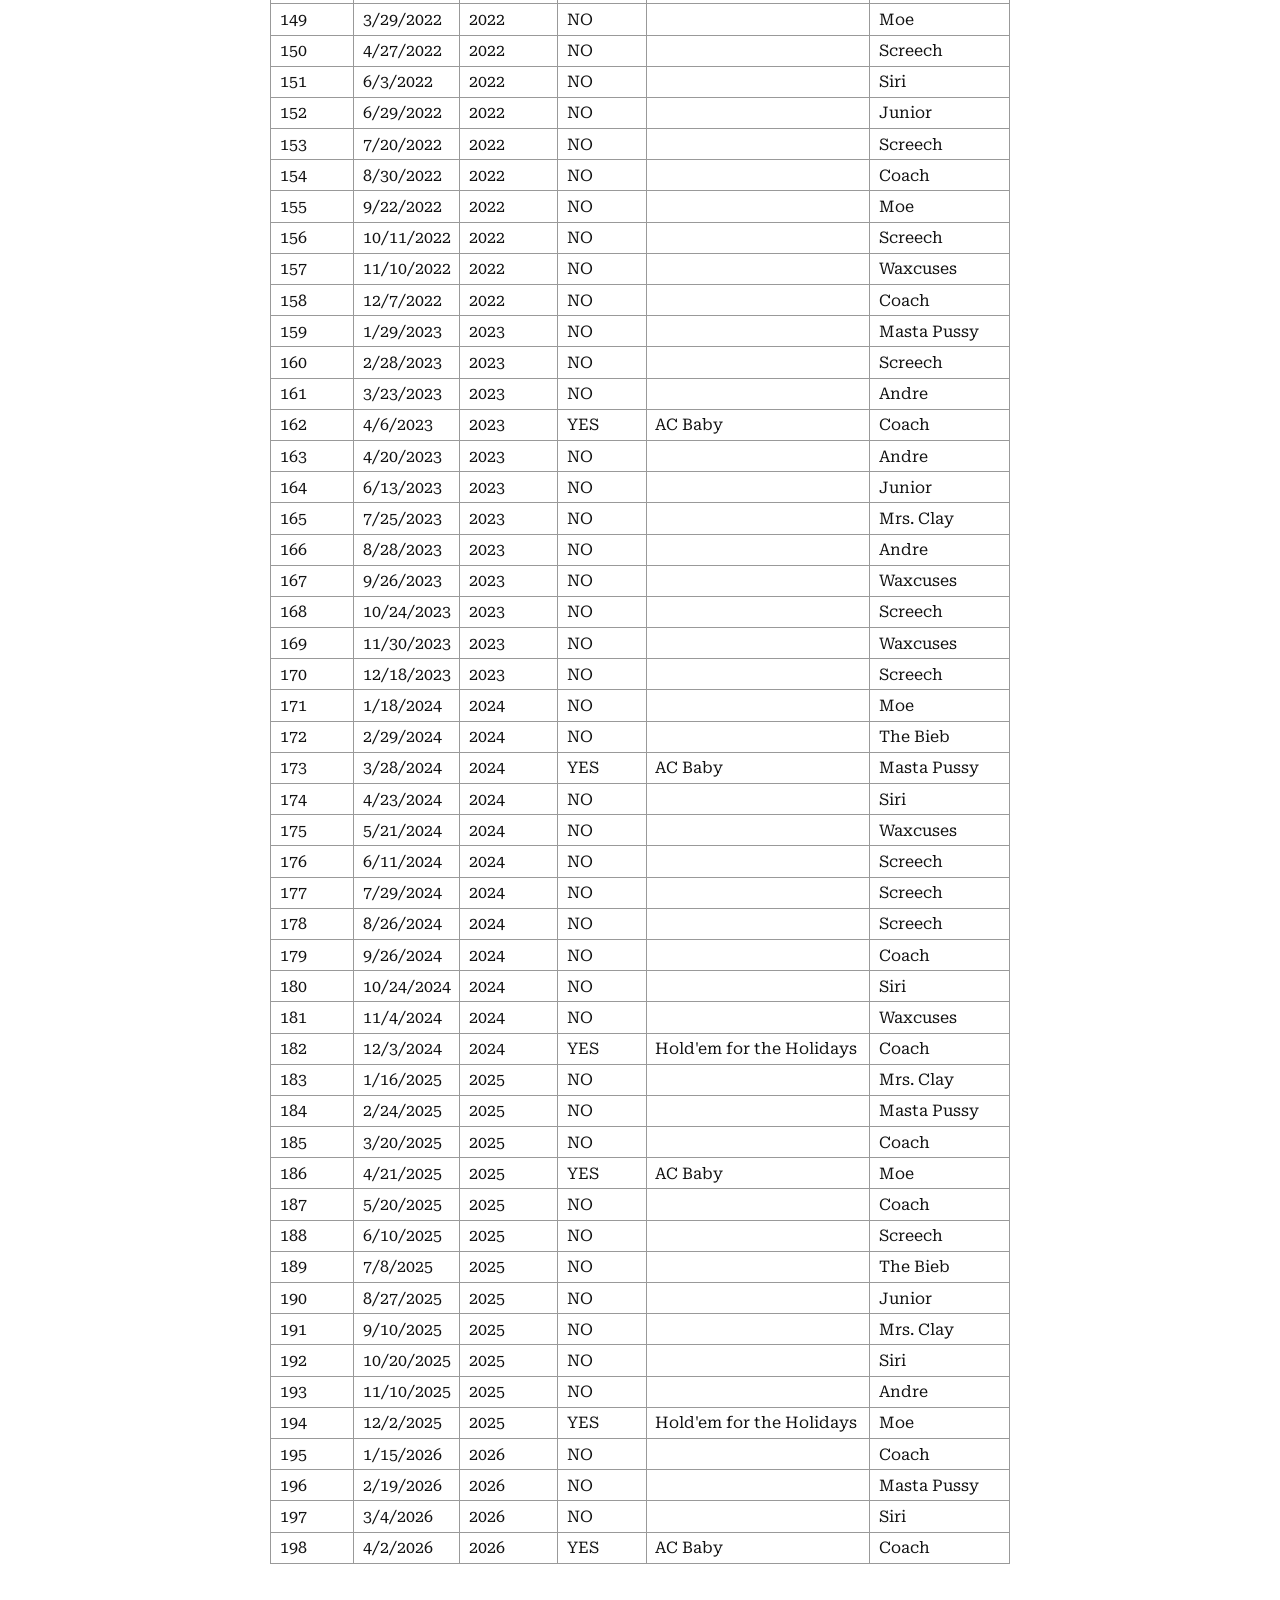
==== commit d1a85773: "Use v2 data throughout record and admin" ====
--- a/data.html
+++ b/data.html
@@ -159,7 +159,7 @@
 
   <script src="gopt-data.js"></script>
   <script>
-    function fetchCurrentDataText(sources = ['api/history/current', 'api/history-current.php', 'data/GOPTdatav2.csv', 'files/GOPThistory.txt']) {
+    function fetchCurrentDataText(sources = ['api/history/current', 'api/history-current.php', 'data/GOPTdatav2.csv']) {
       const [source, ...remaining] = sources;
       return fetch(source, { cache: 'no-store' })
         .then(response => {
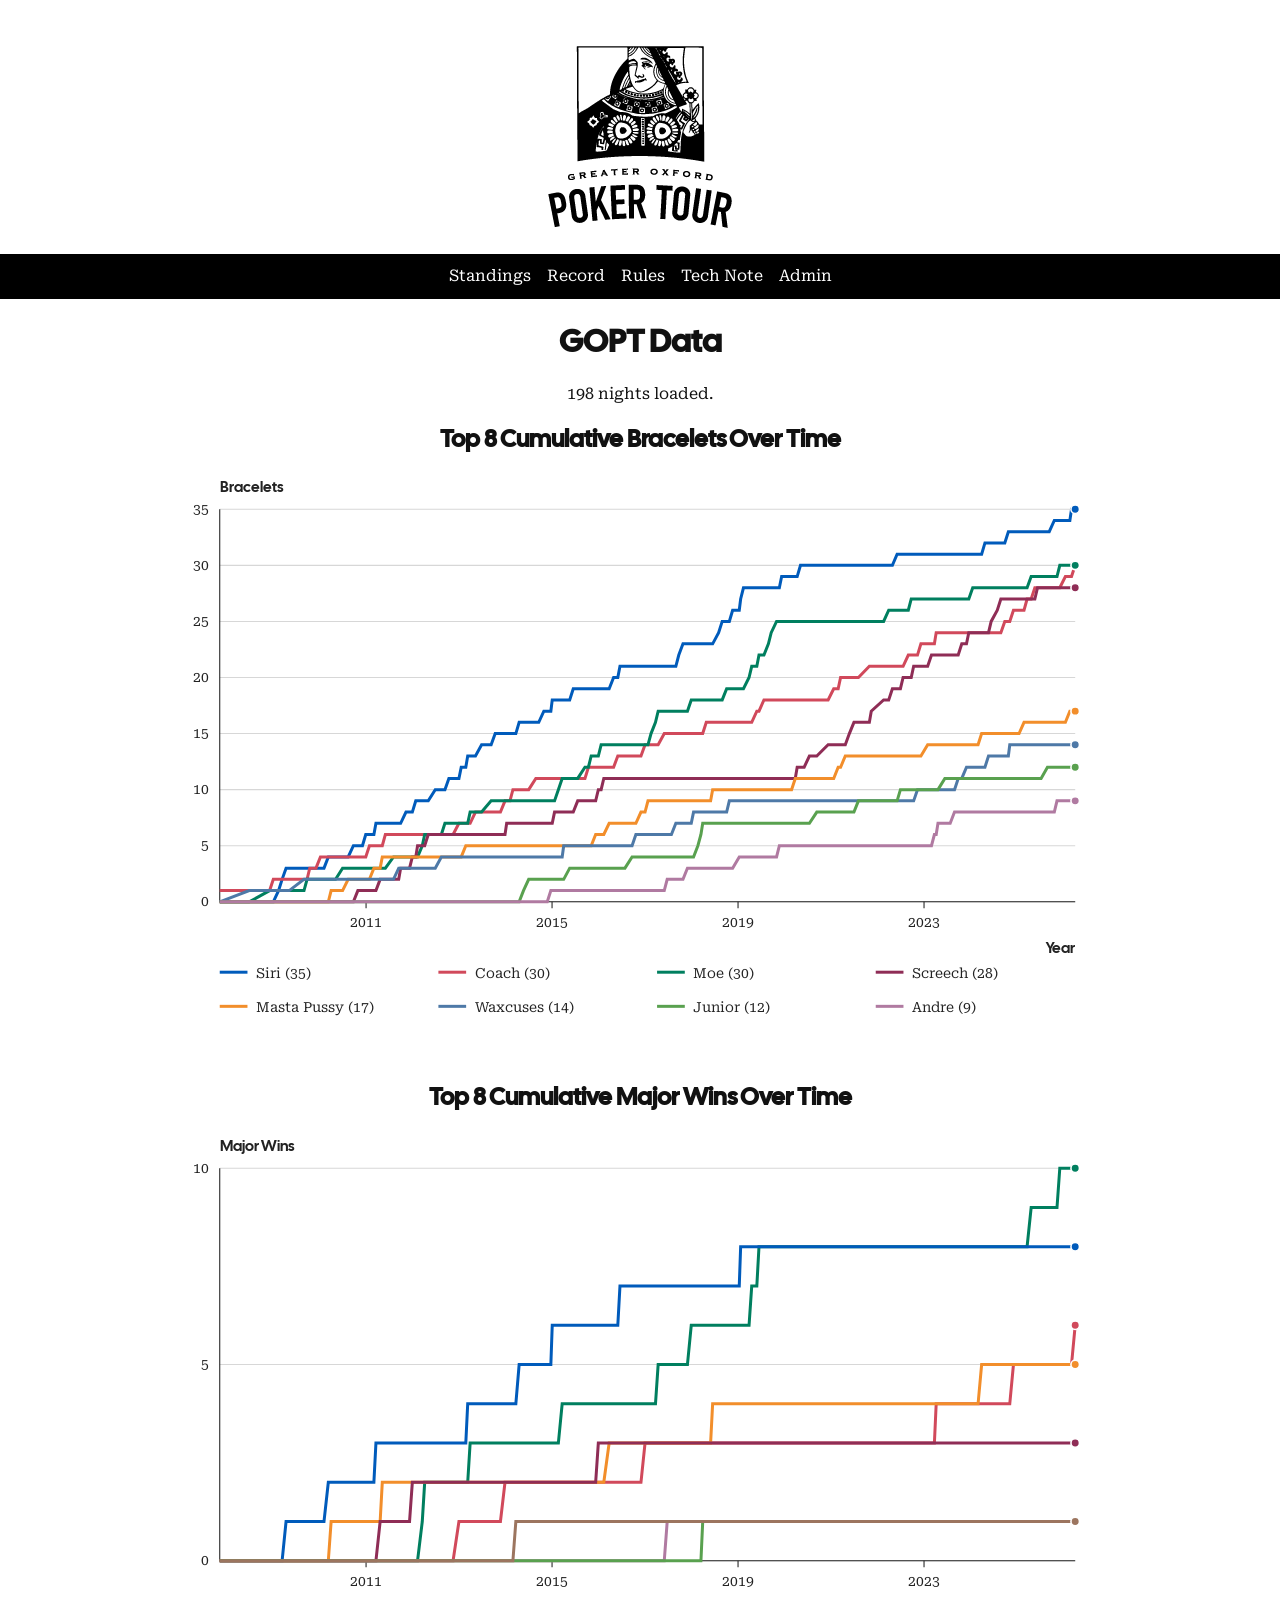
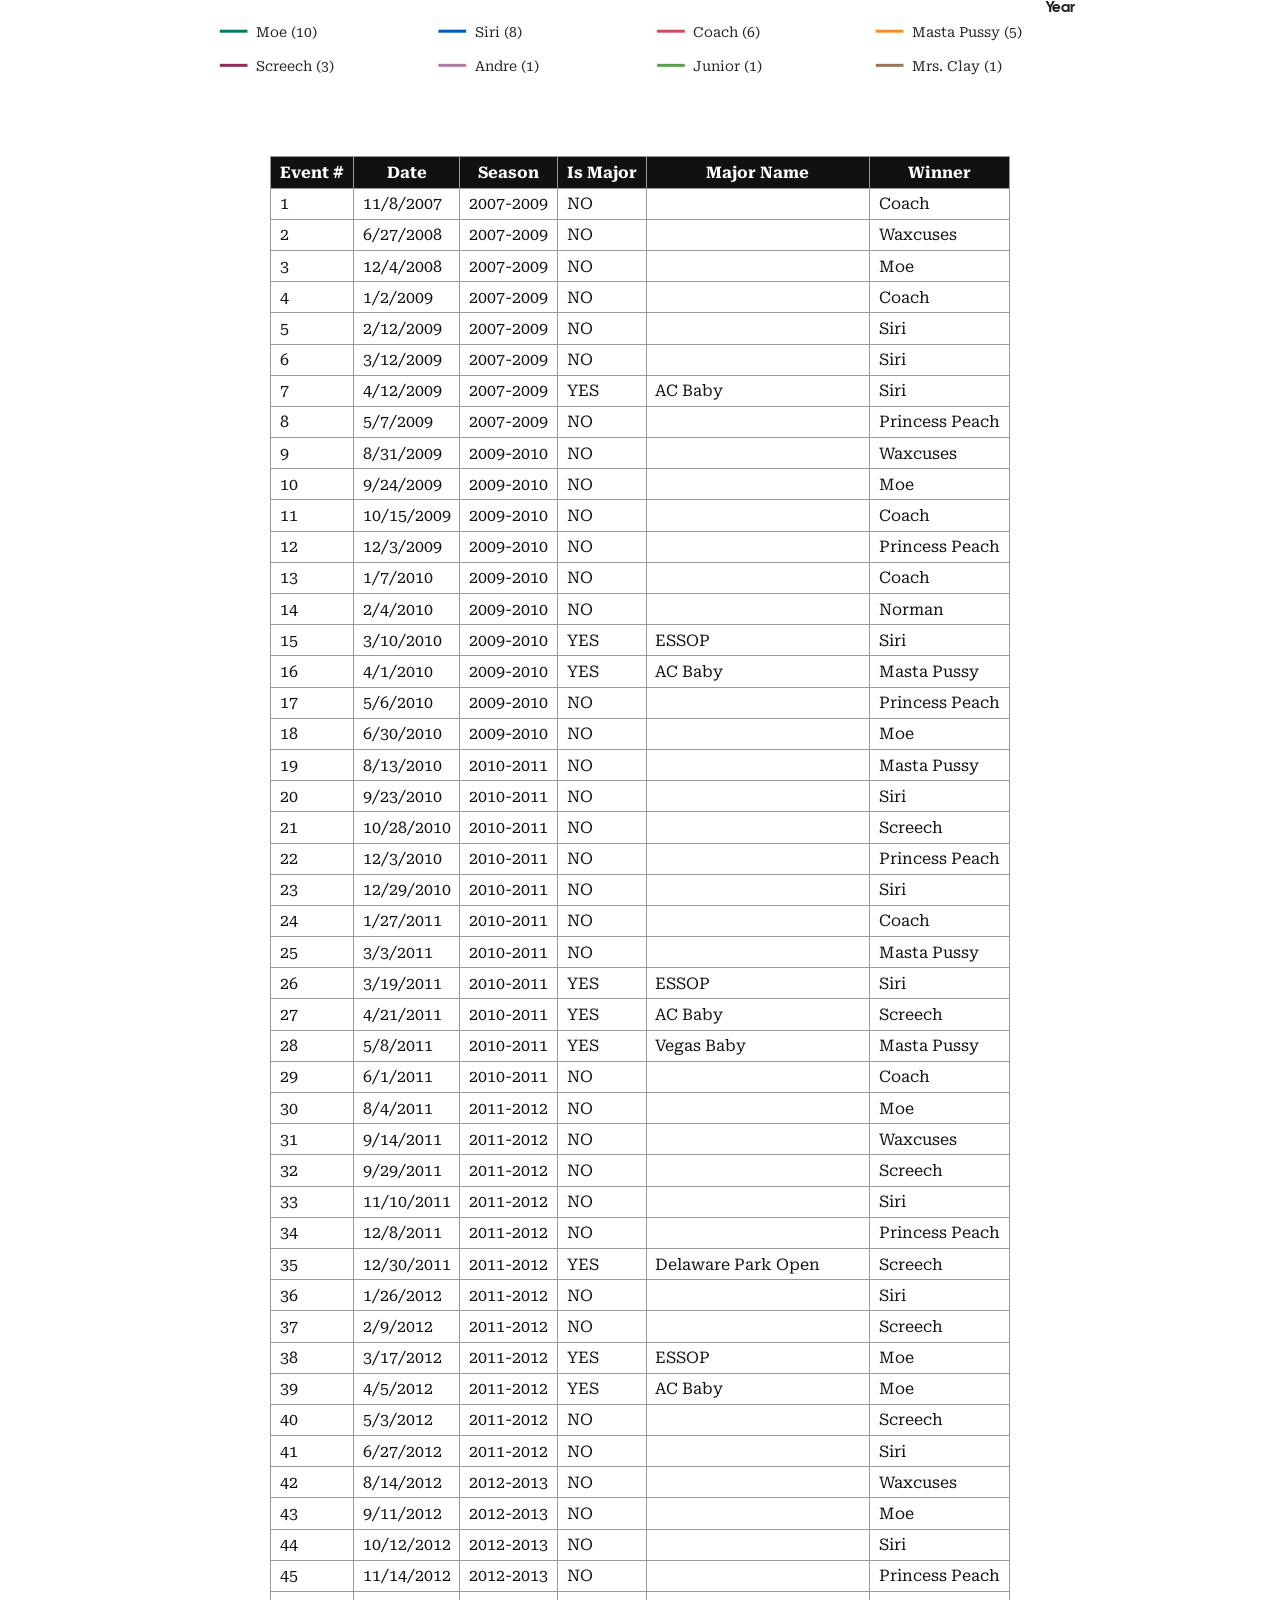
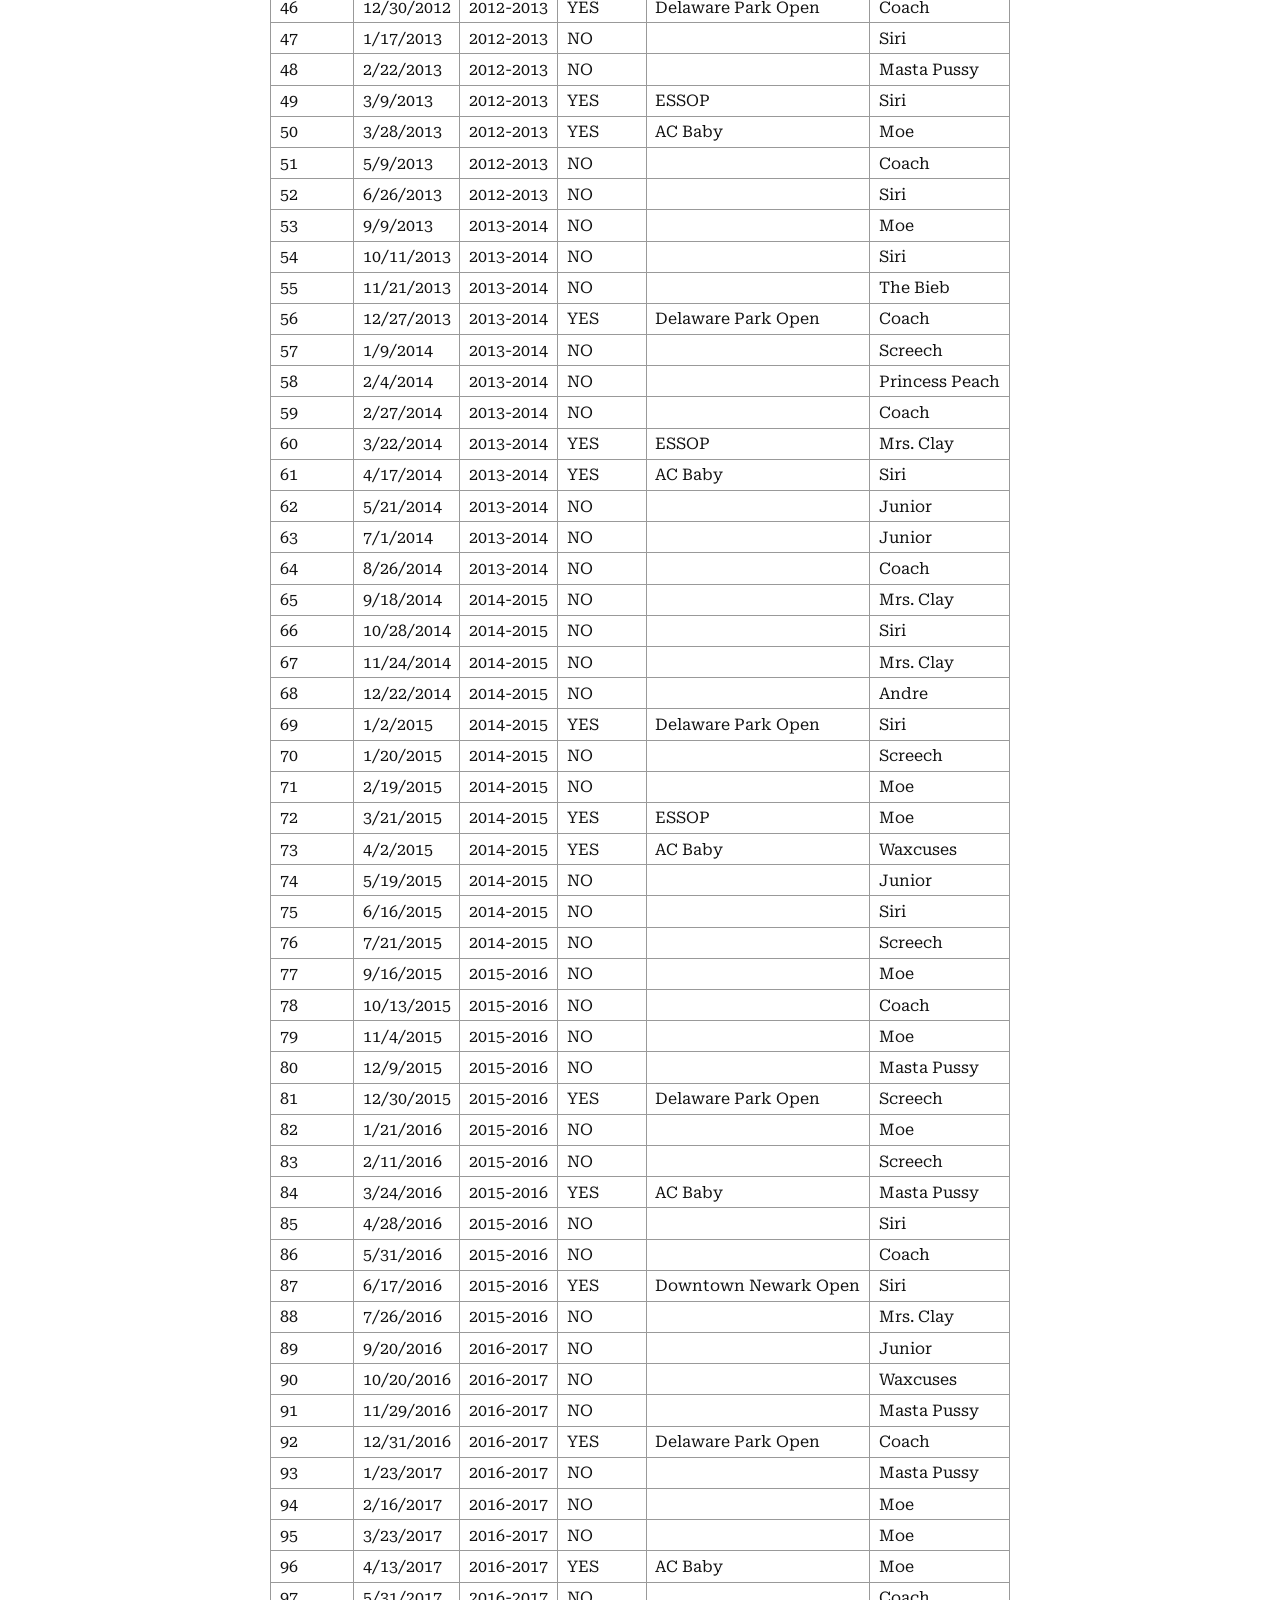
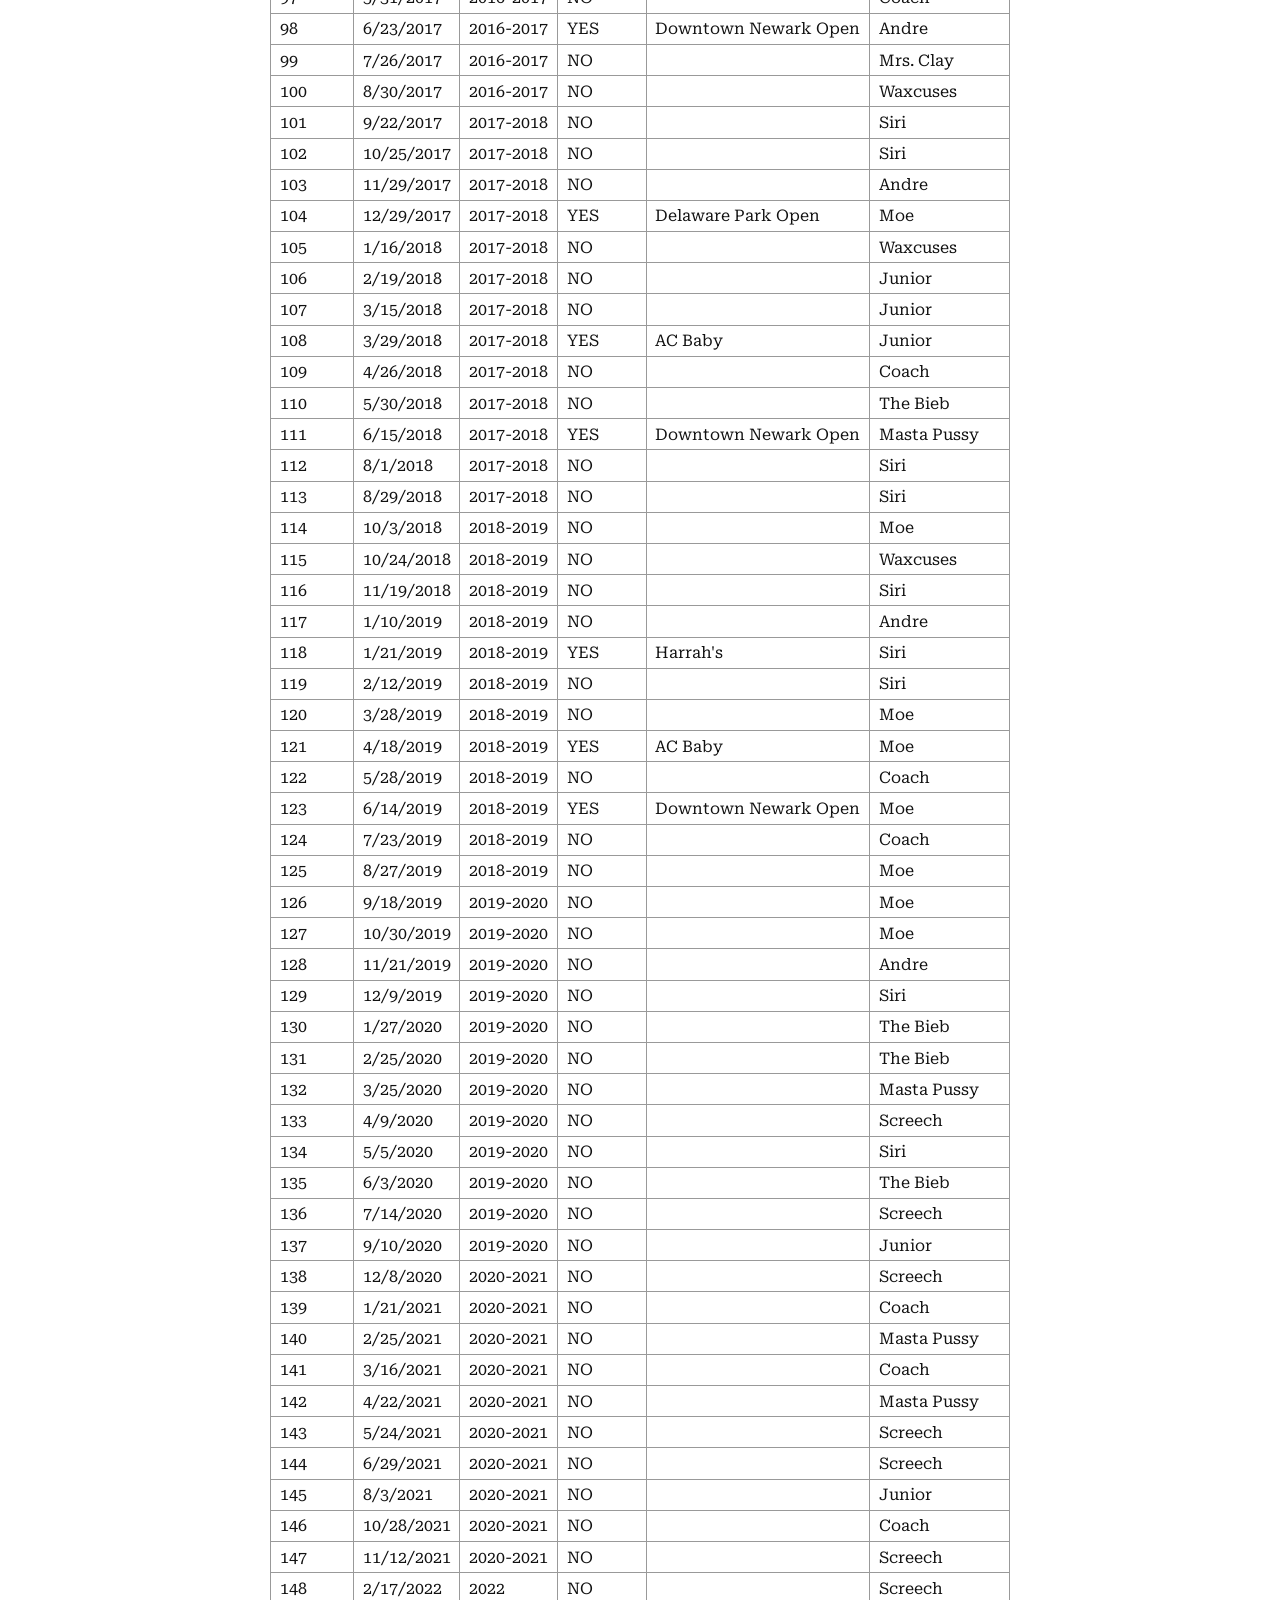
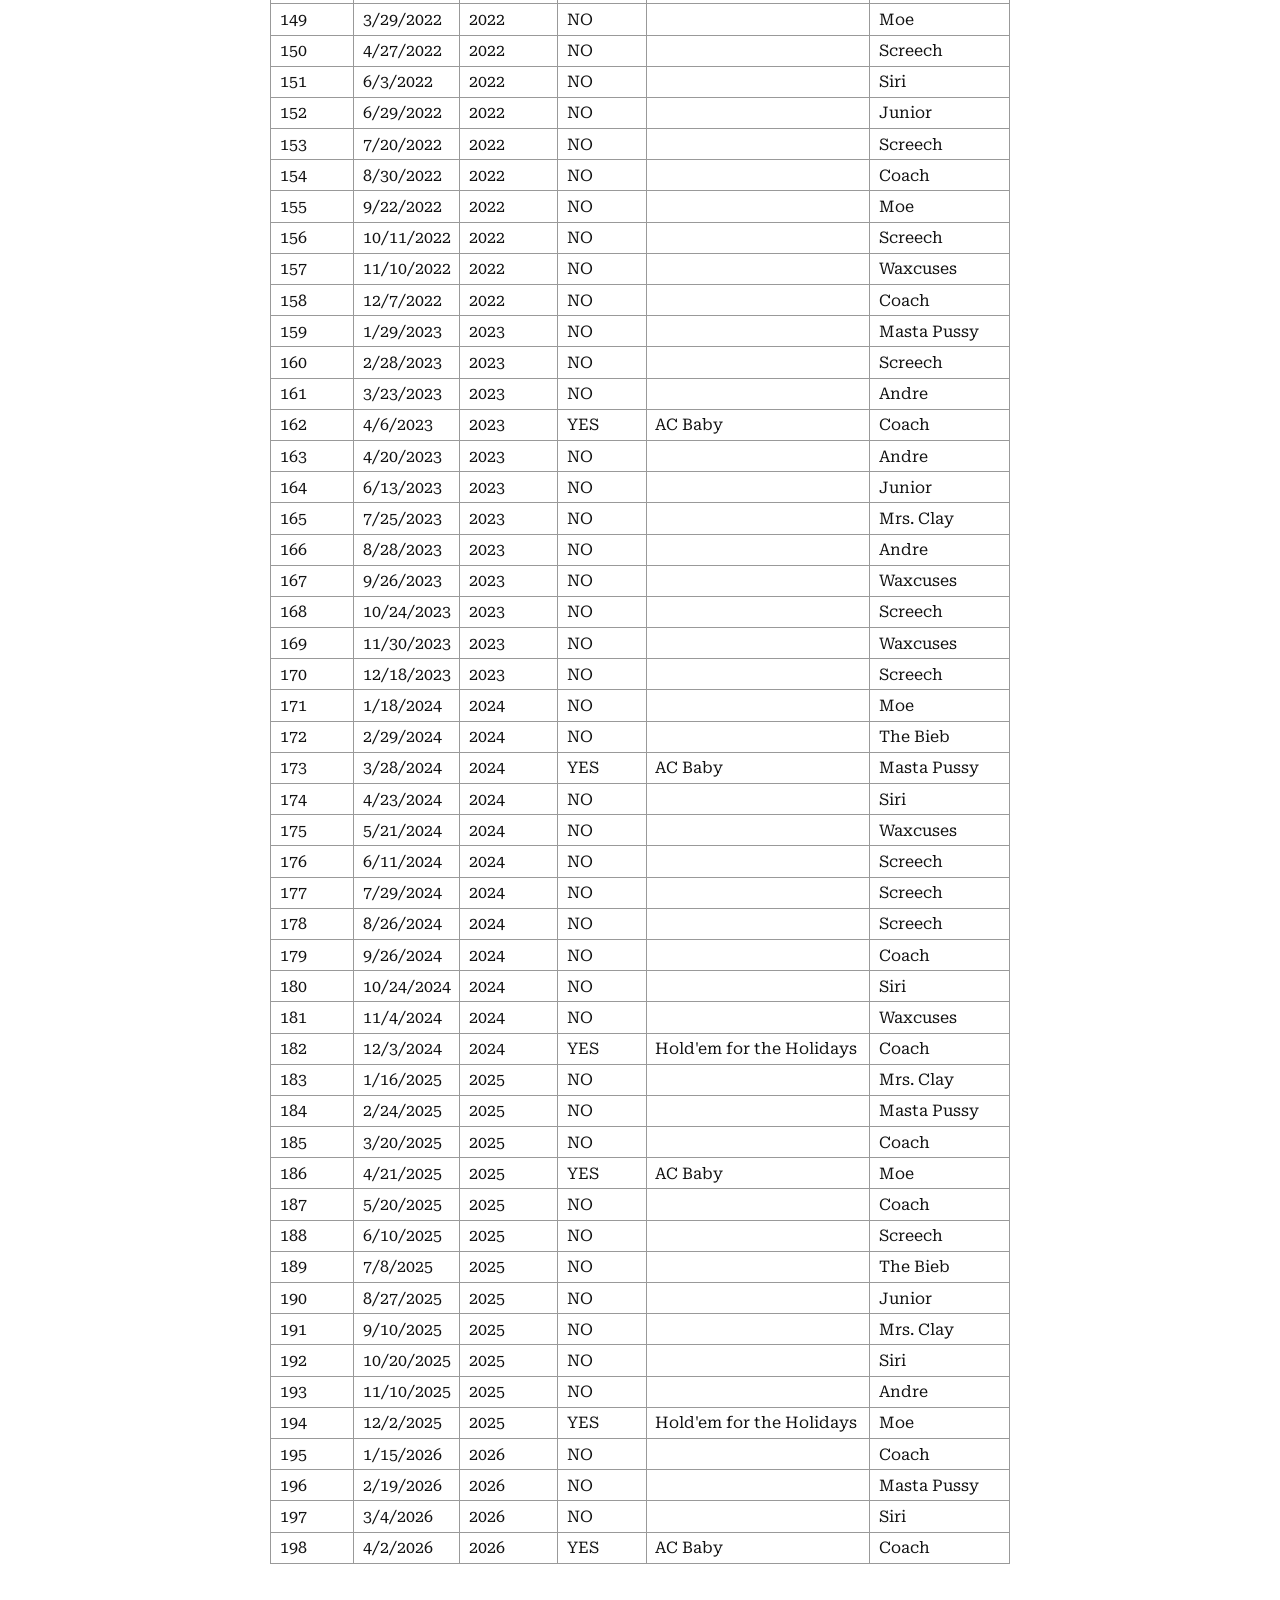
==== commit 9049ccd3: "Show five-win chart ticks" ====
--- a/data.html
+++ b/data.html
@@ -366,8 +366,7 @@
       const yScale = total => margin.top + plotHeight - (total / yMax) * plotHeight;
 
       const gridGroup = createSvgElement('g');
-      const yStep = Math.max(1, Math.ceil(yMax / 5));
-      for (let value = 0; value <= yMax; value += yStep) {
+      for (let value = 0; value <= yMax; value += 5) {
         const y = yScale(value);
         gridGroup.appendChild(createSvgElement('line', {
           x1: margin.left,
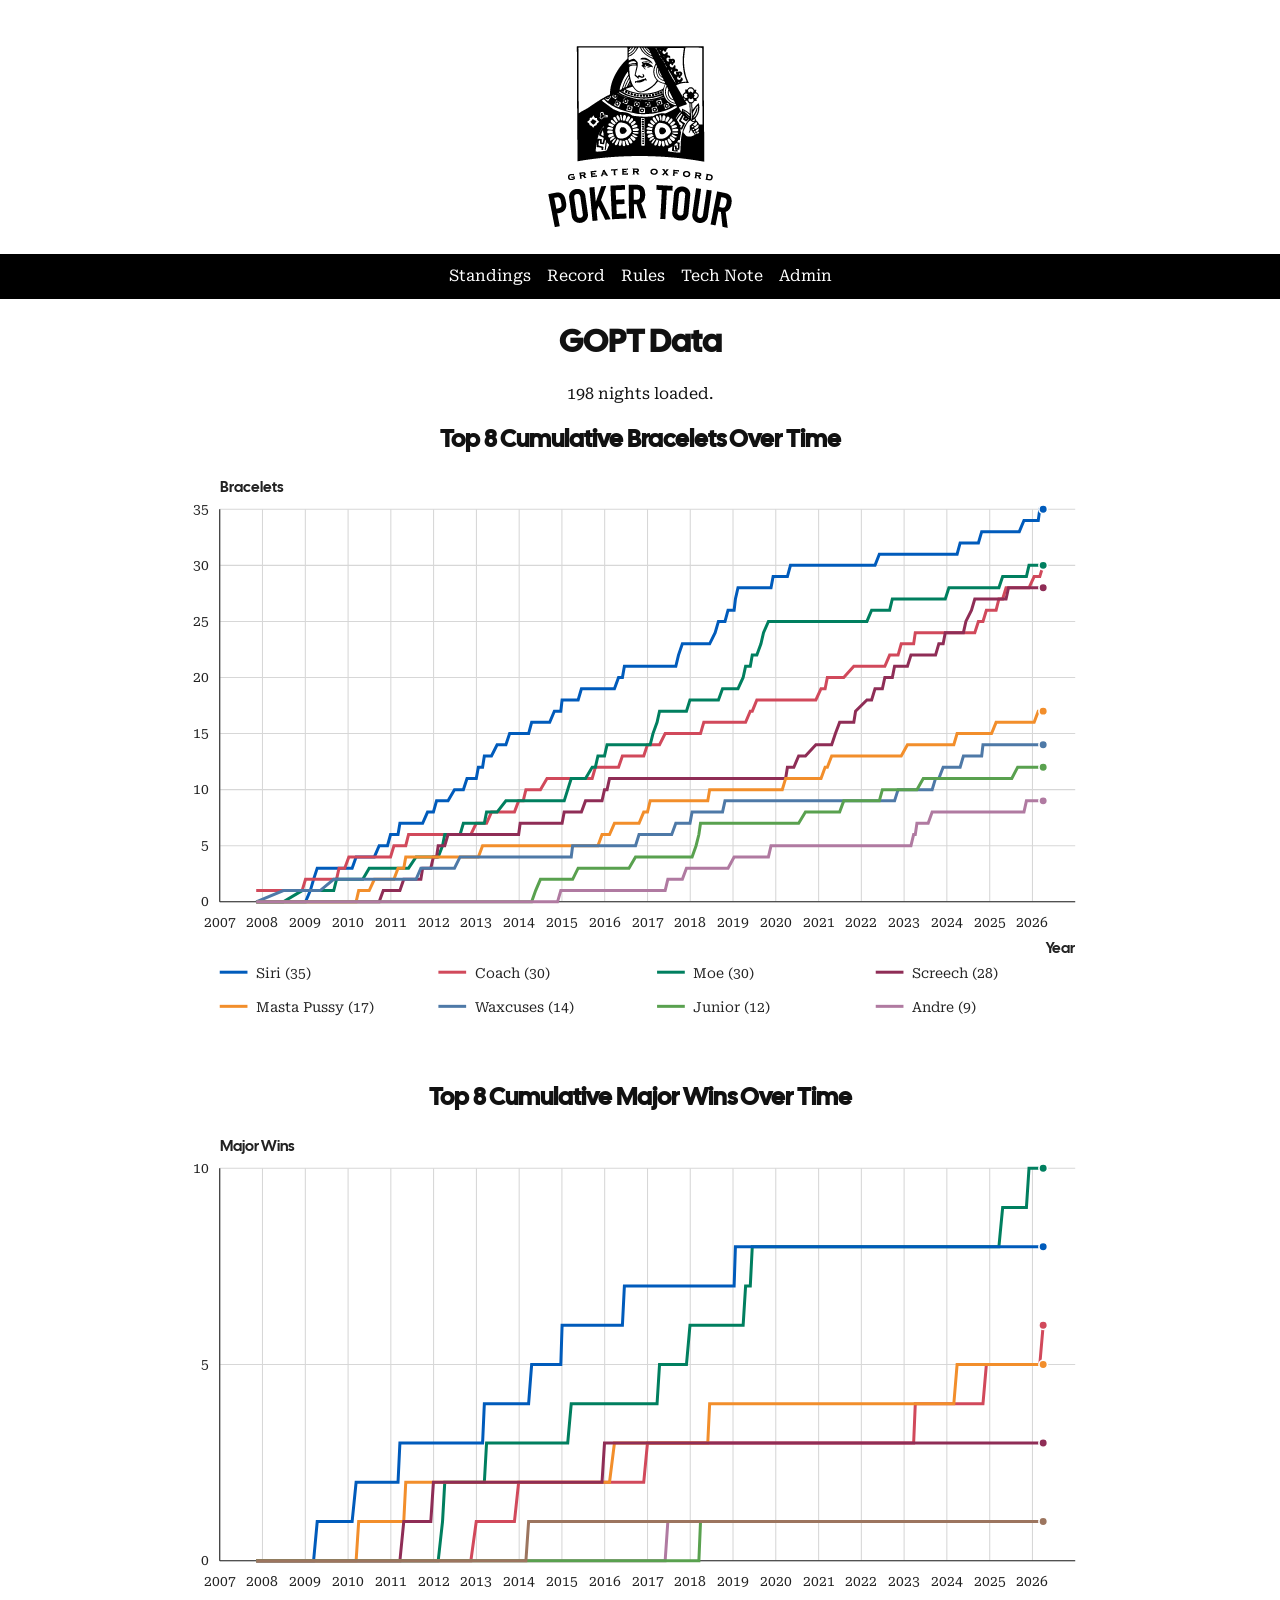
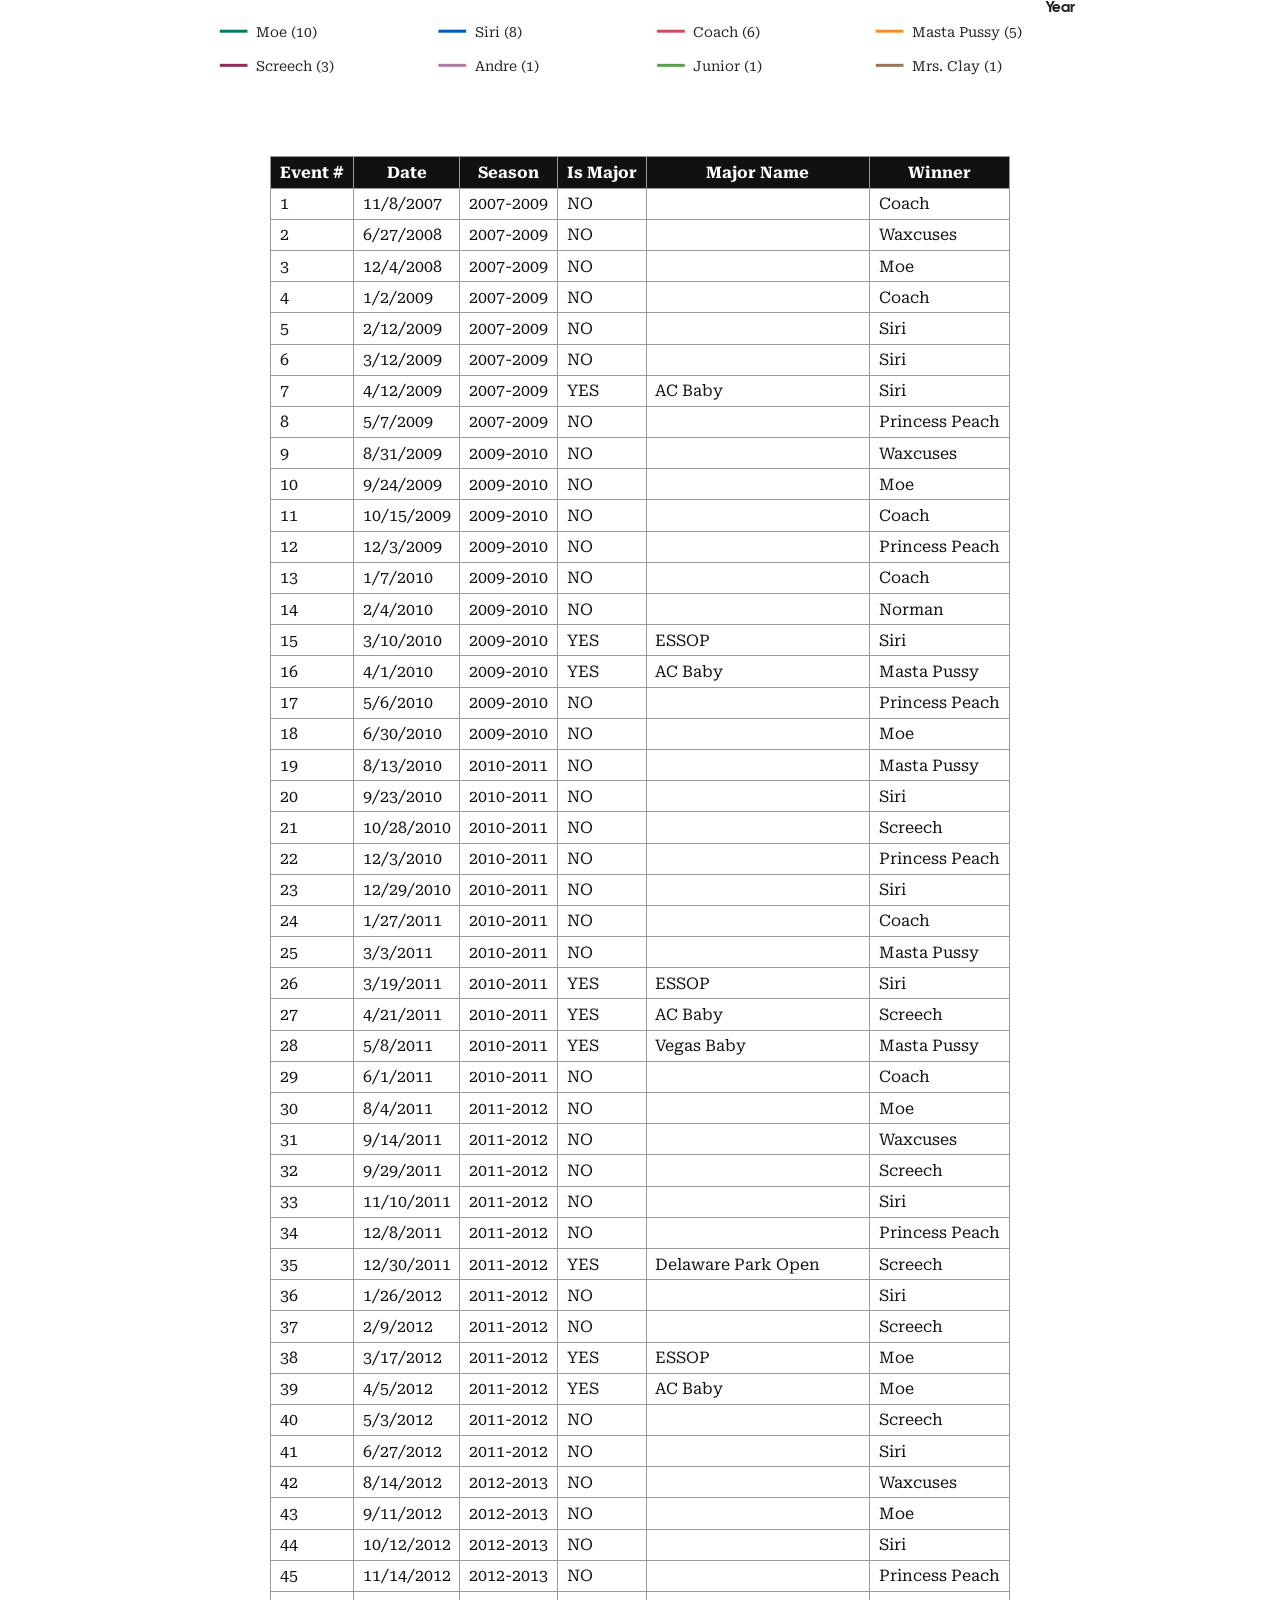
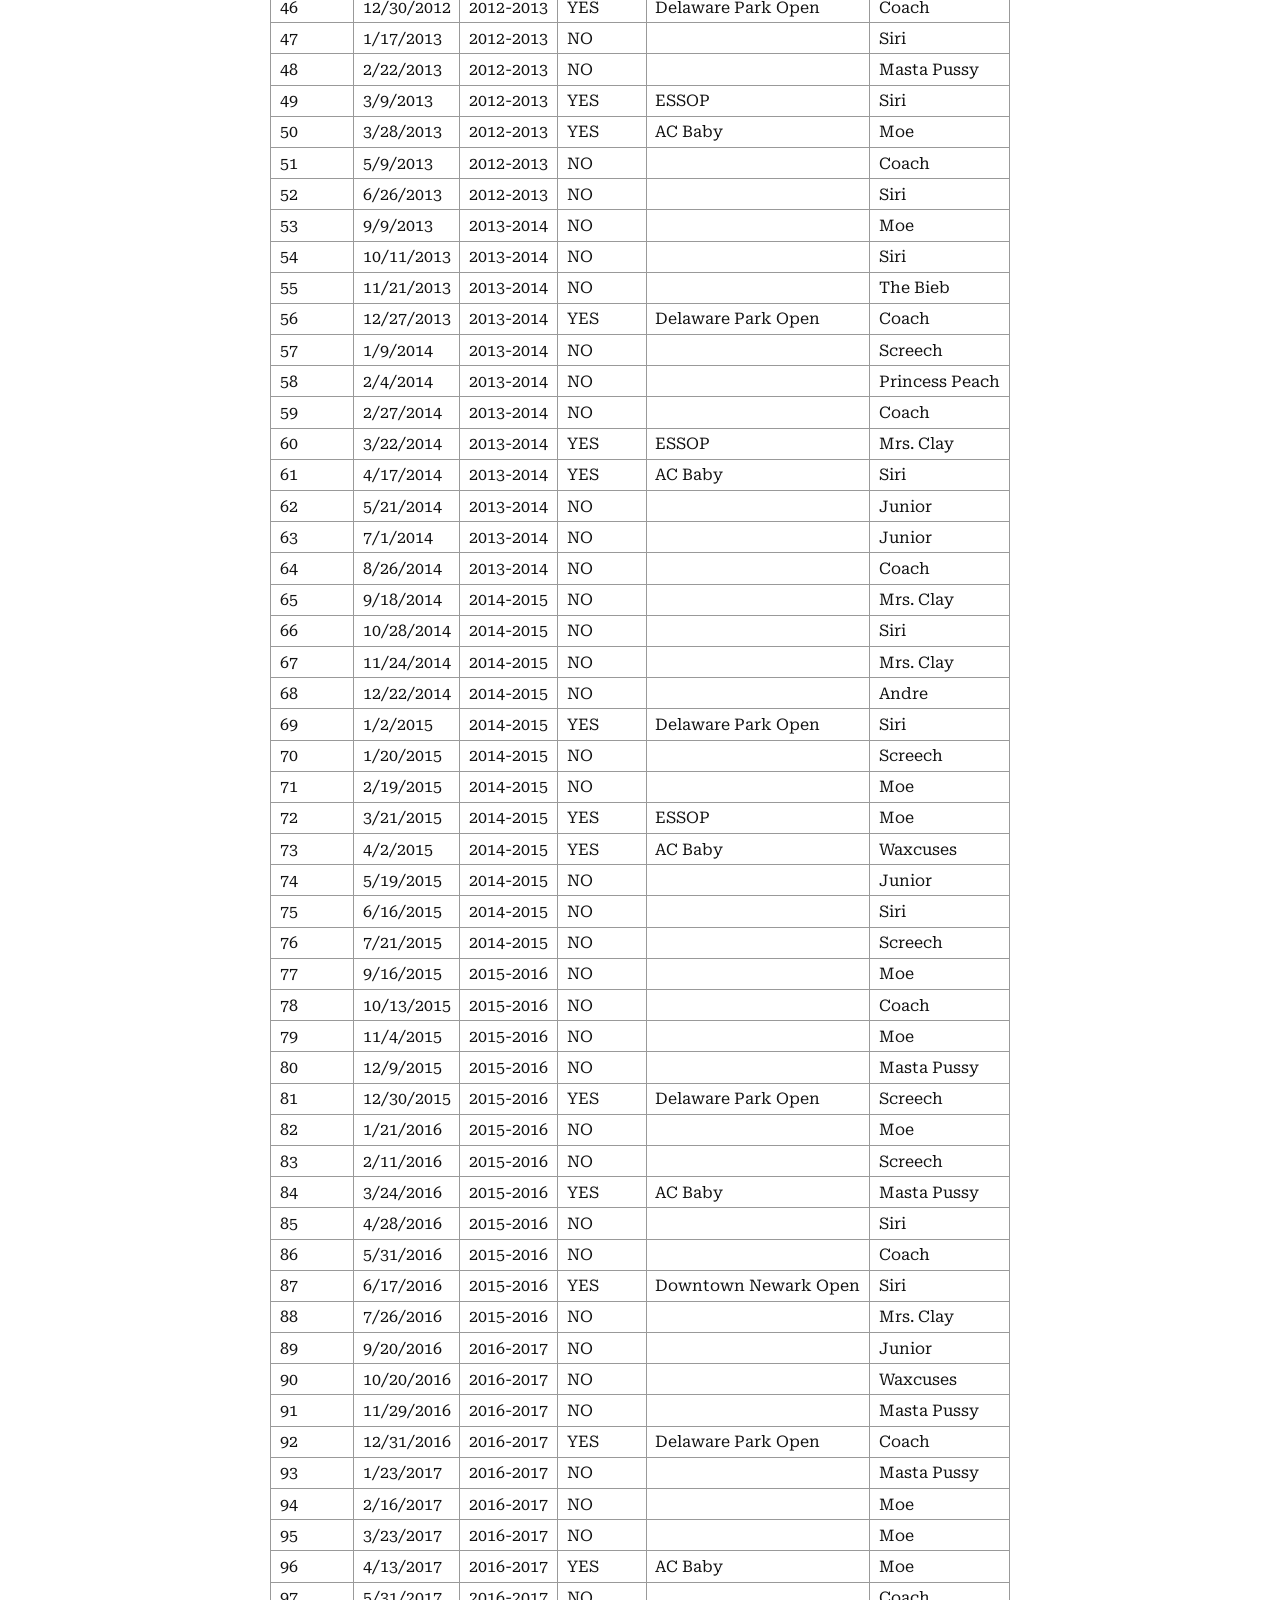
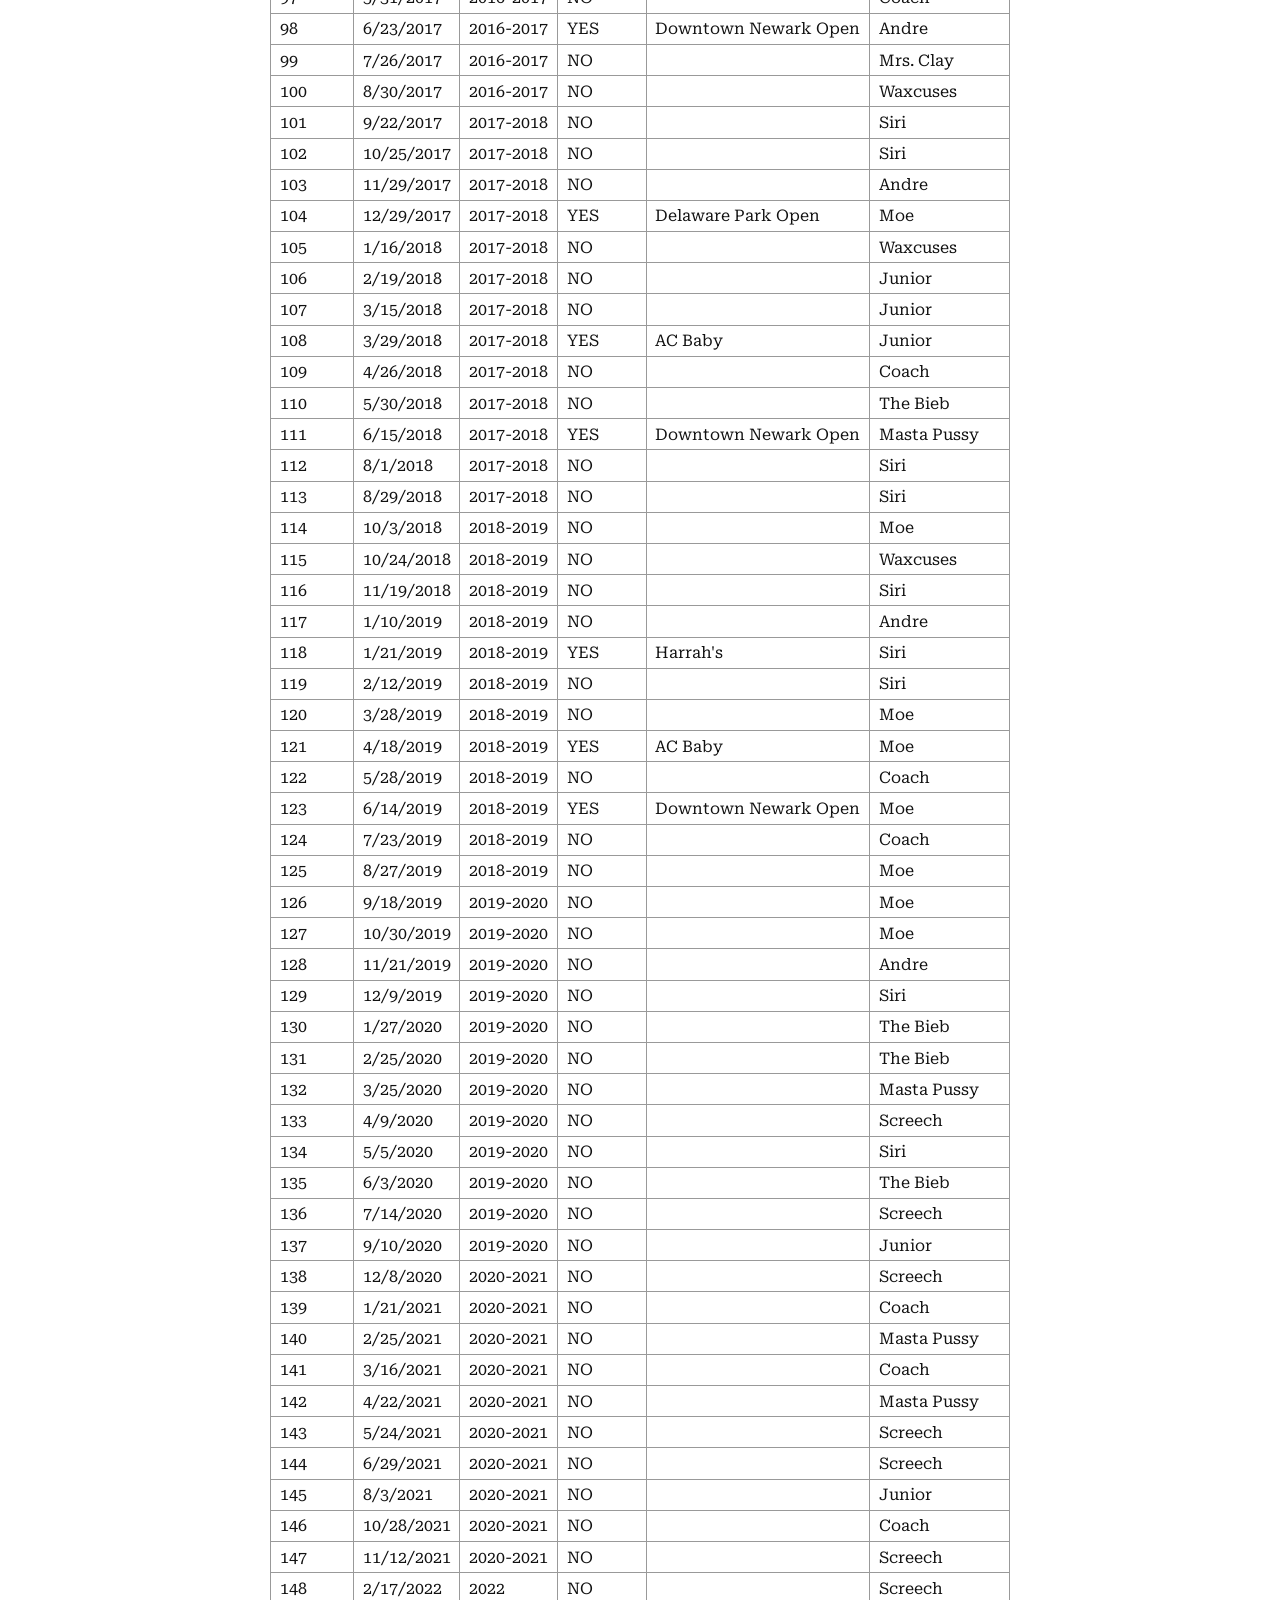
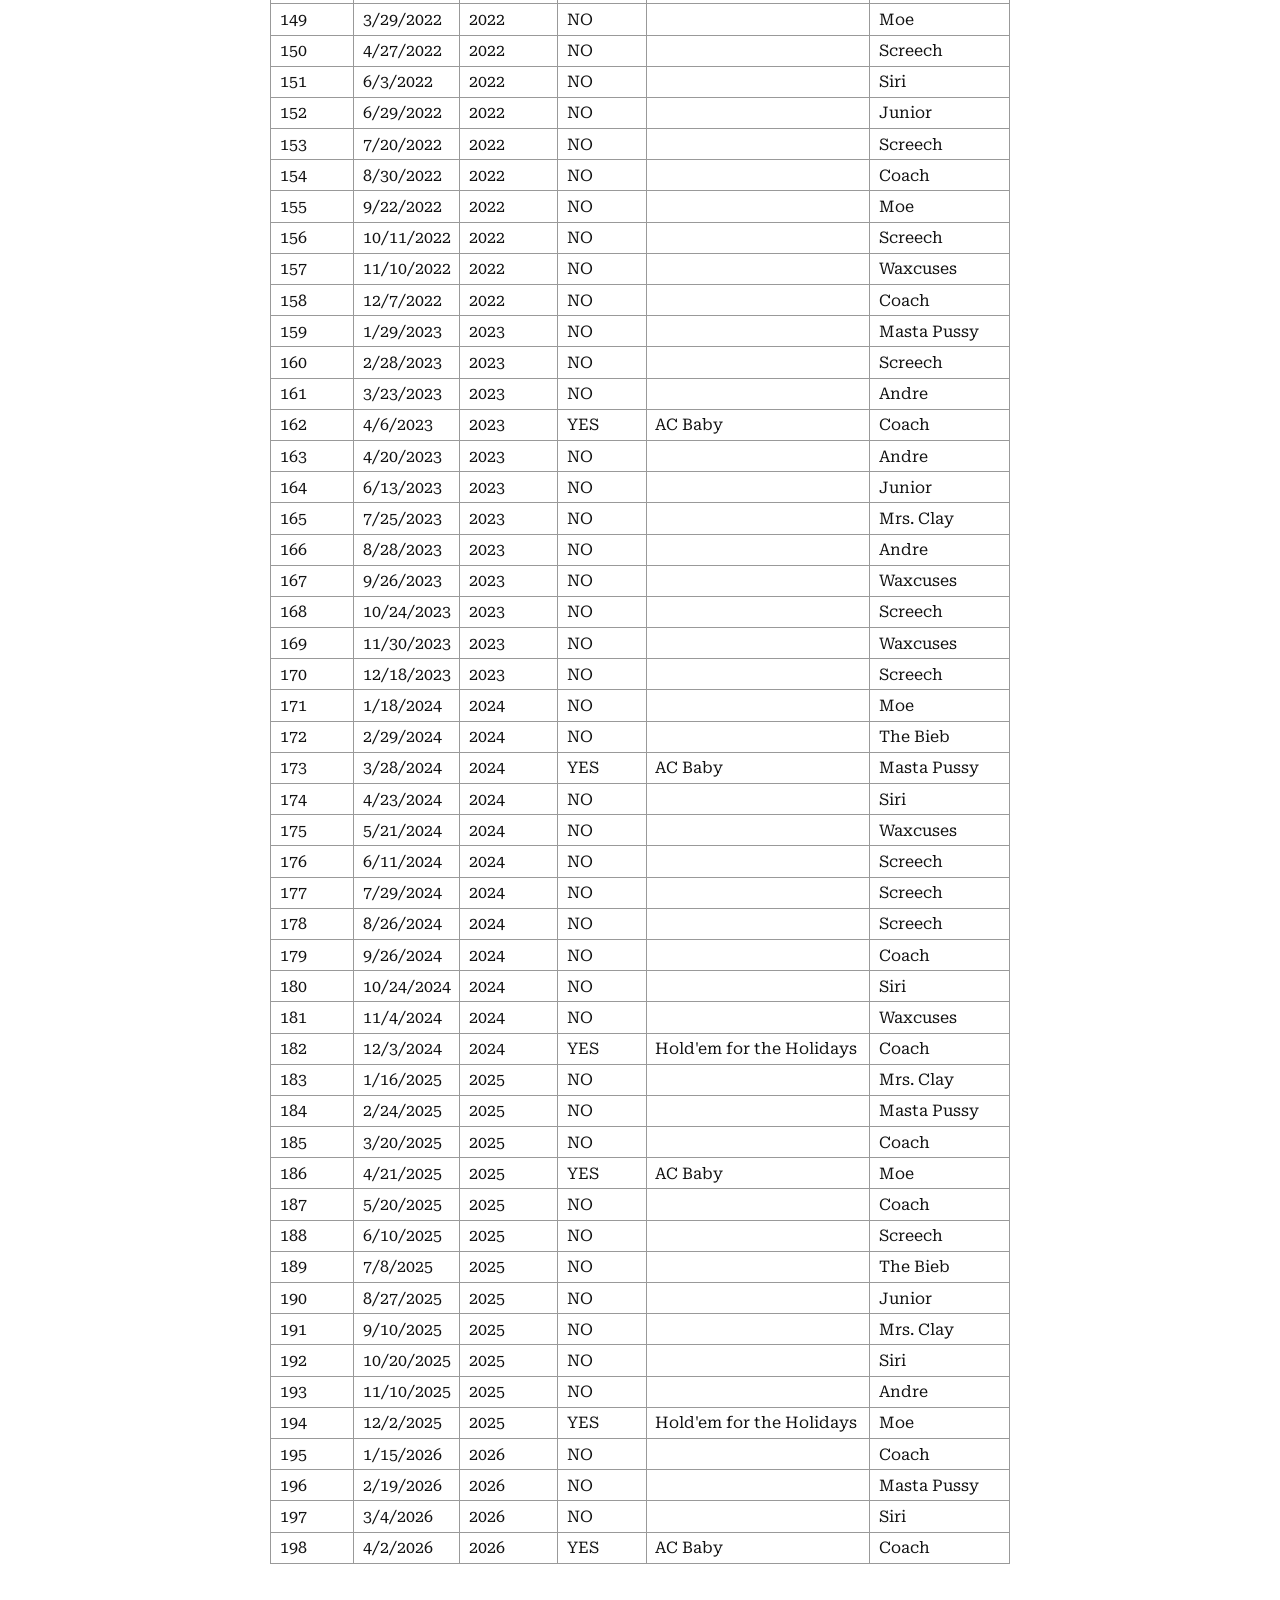
==== commit bdd4e1e4: "Show every chart year" ====
--- a/data.html
+++ b/data.html
@@ -357,10 +357,13 @@
       const maxTime = Math.max(...rows.map(row => row.timestamp));
       const maxWins = Math.max(...series.map(playerSeries => playerSeries.total));
       const yMax = Math.max(5, Math.ceil(maxWins / 5) * 5);
+      const startYear = new Date(minTime * 1000).getFullYear();
+      const endYear = new Date(maxTime * 1000).getFullYear();
+      const timelineStart = new Date(startYear, 0, 1).getTime() / 1000;
+      const timelineEnd = new Date(endYear + 1, 0, 1).getTime() / 1000;
 
       const xScale = timestamp => {
-        if (minTime === maxTime) return margin.left + plotWidth / 2;
-        return margin.left + ((timestamp - minTime) / (maxTime - minTime)) * plotWidth;
+        return margin.left + ((timestamp - timelineStart) / (timelineEnd - timelineStart)) * plotWidth;
       };
 
       const yScale = total => margin.top + plotHeight - (total / yMax) * plotHeight;
@@ -384,6 +387,26 @@
       }
       svg.appendChild(gridGroup);
 
+      const yearGridGroup = createSvgElement('g');
+      for (let year = startYear; year <= endYear; year += 1) {
+        const timestamp = new Date(year, 0, 1).getTime() / 1000;
+        const x = xScale(timestamp);
+        yearGridGroup.appendChild(createSvgElement('line', {
+          x1: x,
+          y1: margin.top,
+          x2: x,
+          y2: margin.top + plotHeight,
+          class: 'chart-grid',
+        }));
+        addSvgText(yearGridGroup, year, {
+          x,
+          y: margin.top + plotHeight + 24,
+          'text-anchor': 'middle',
+          class: 'chart-label',
+        });
+      }
+      svg.appendChild(yearGridGroup);
+
       svg.appendChild(createSvgElement('line', {
         x1: margin.left,
         y1: margin.top + plotHeight,
@@ -398,28 +421,6 @@
         y2: margin.top + plotHeight,
         class: 'chart-axis',
       }));
-
-      const startYear = new Date(minTime * 1000).getFullYear();
-      const endYear = new Date(maxTime * 1000).getFullYear();
-      const yearStep = Math.max(1, Math.ceil((endYear - startYear) / 5));
-      for (let year = startYear; year <= endYear; year += yearStep) {
-        const timestamp = new Date(year, 0, 1).getTime() / 1000;
-        if (timestamp < minTime || timestamp > maxTime) continue;
-        const x = xScale(timestamp);
-        svg.appendChild(createSvgElement('line', {
-          x1: x,
-          y1: margin.top + plotHeight,
-          x2: x,
-          y2: margin.top + plotHeight + 6,
-          class: 'chart-axis',
-        }));
-        addSvgText(svg, year, {
-          x,
-          y: margin.top + plotHeight + 24,
-          'text-anchor': 'middle',
-          class: 'chart-label',
-        });
-      }
 
       addSvgText(svg, yAxisLabel, {
         x: margin.left,
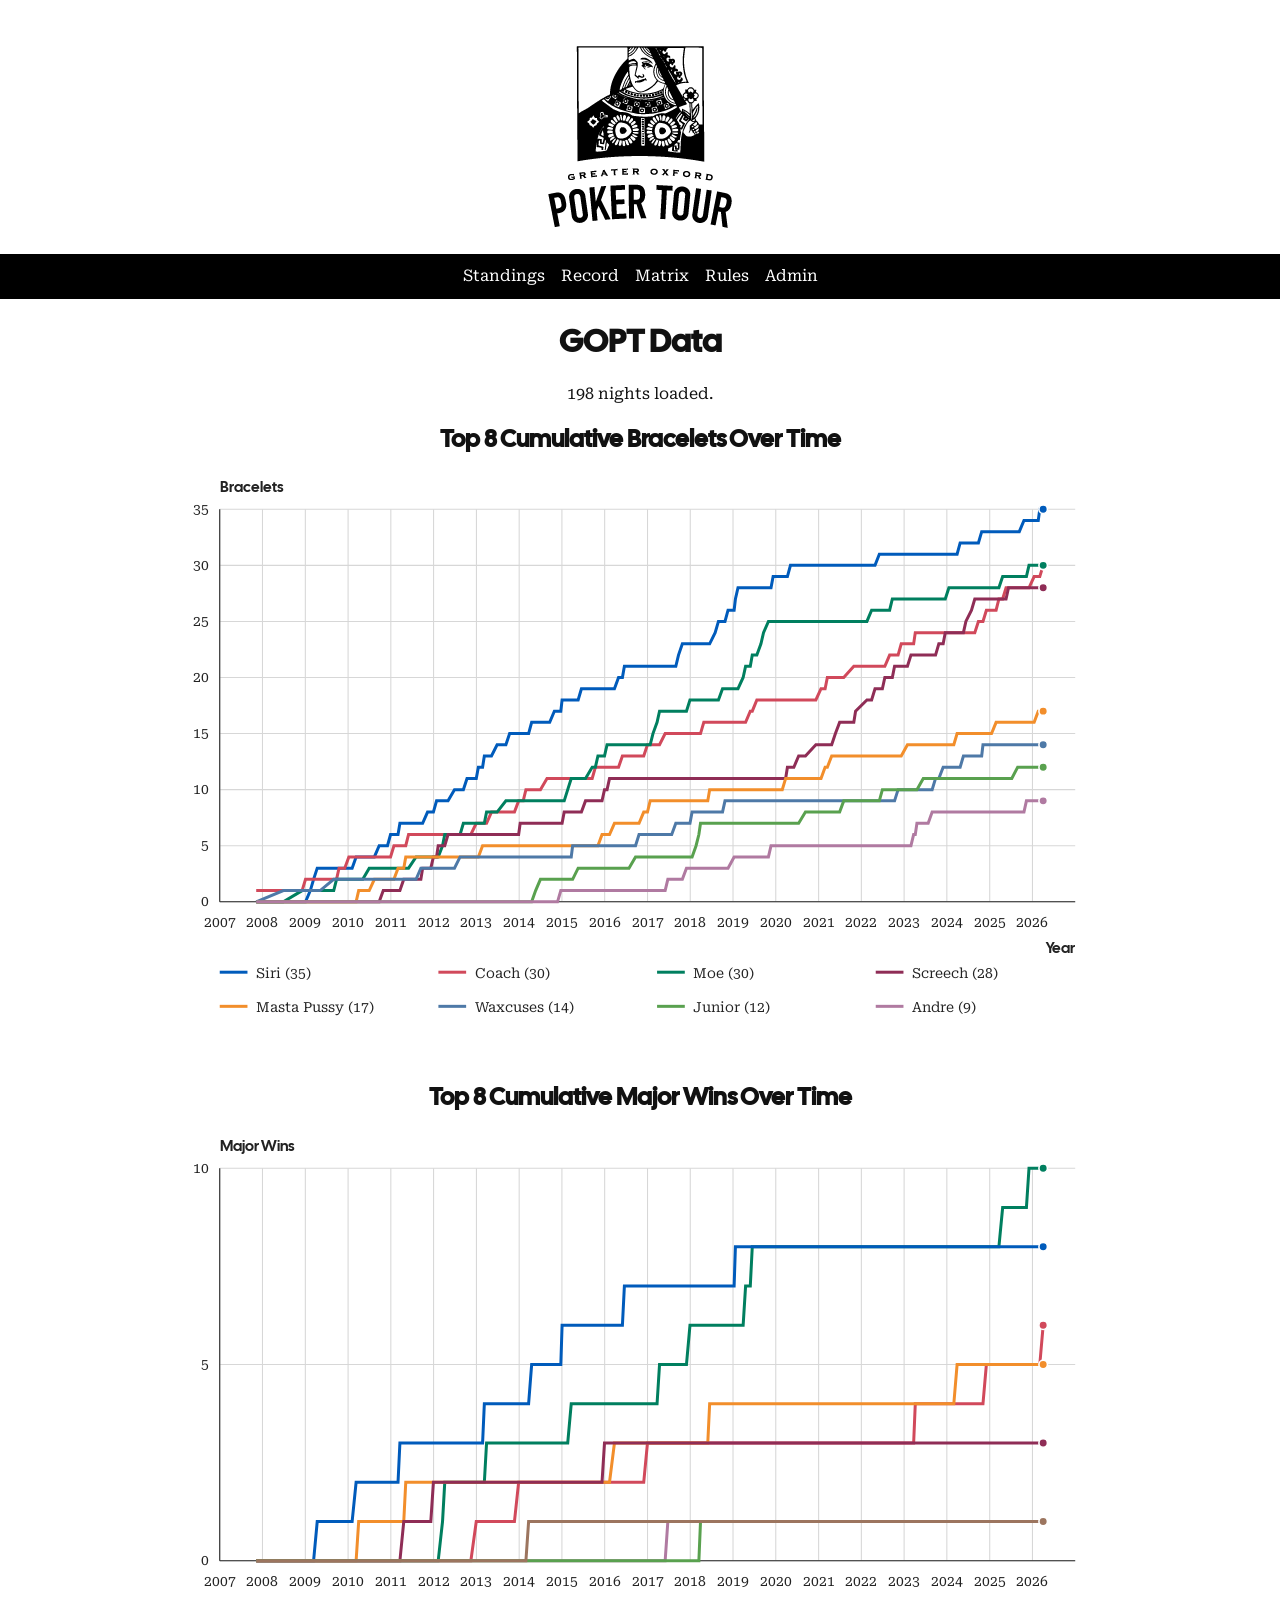
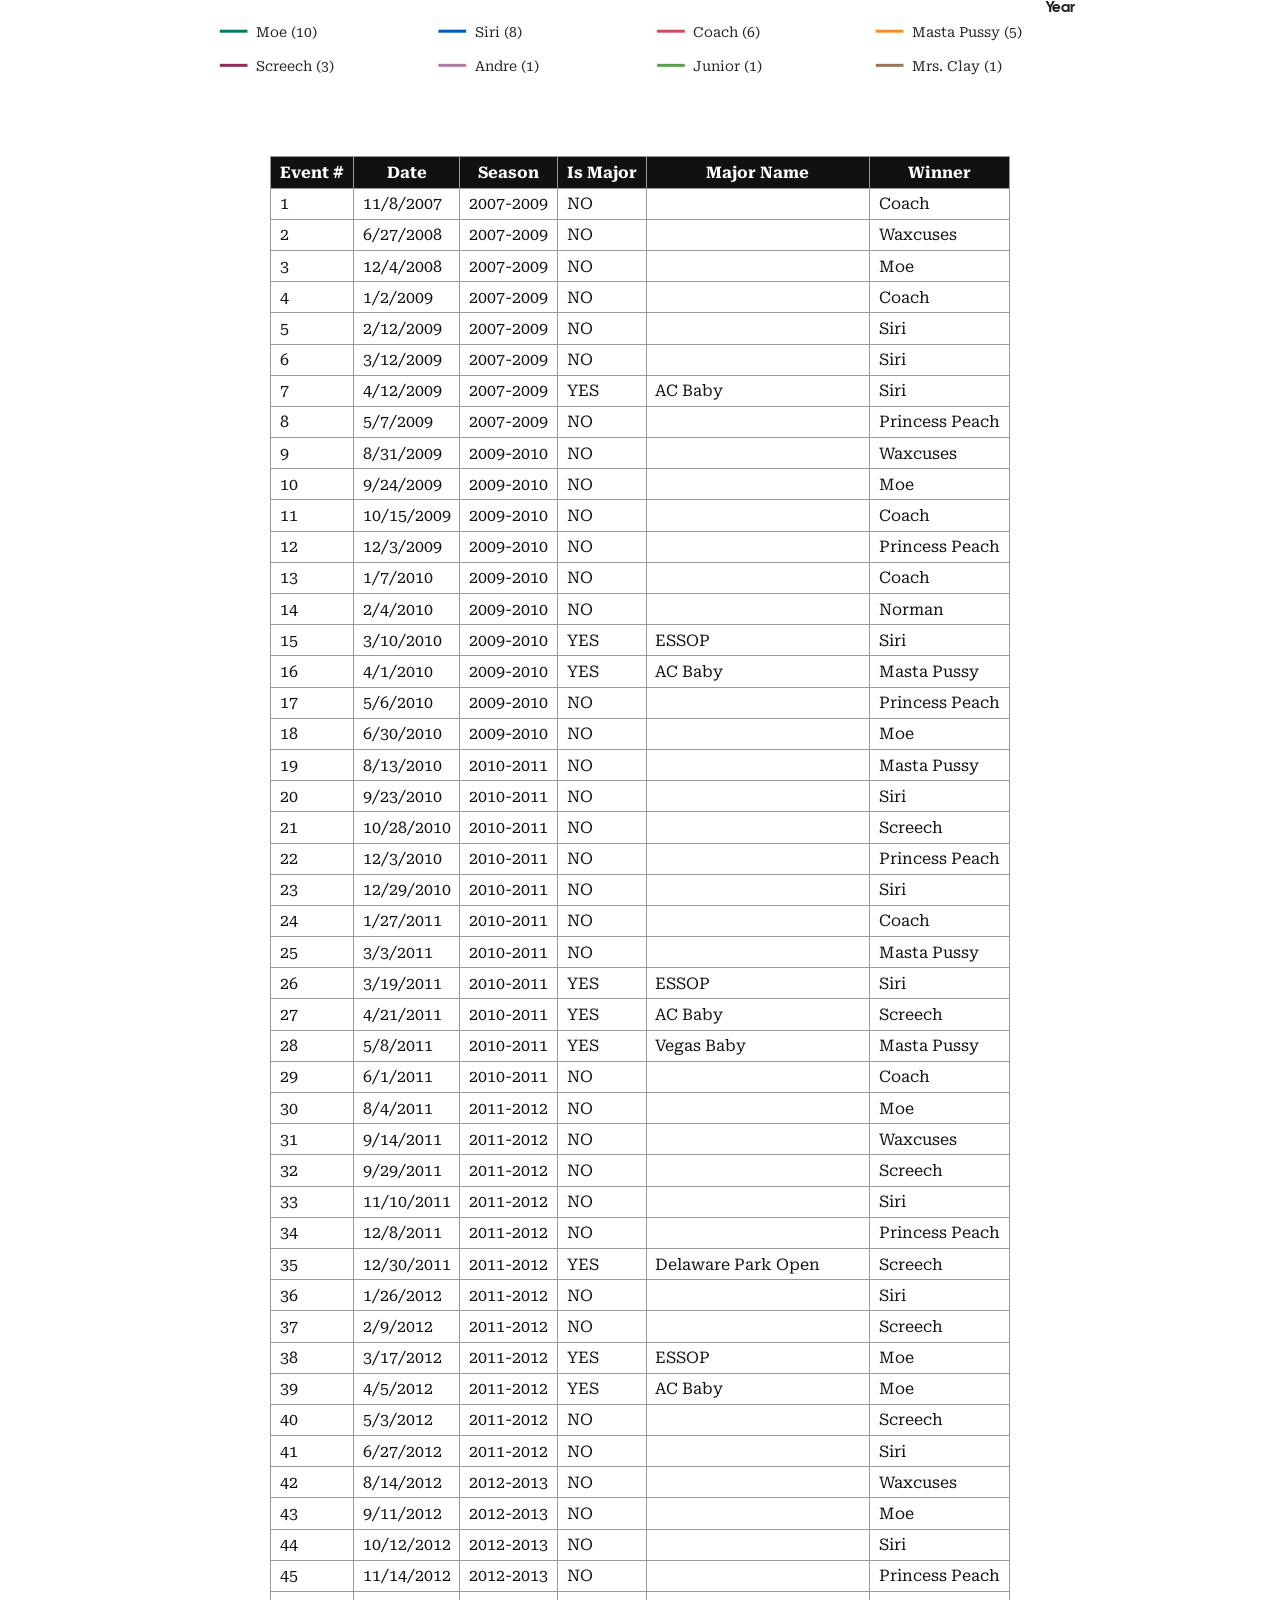
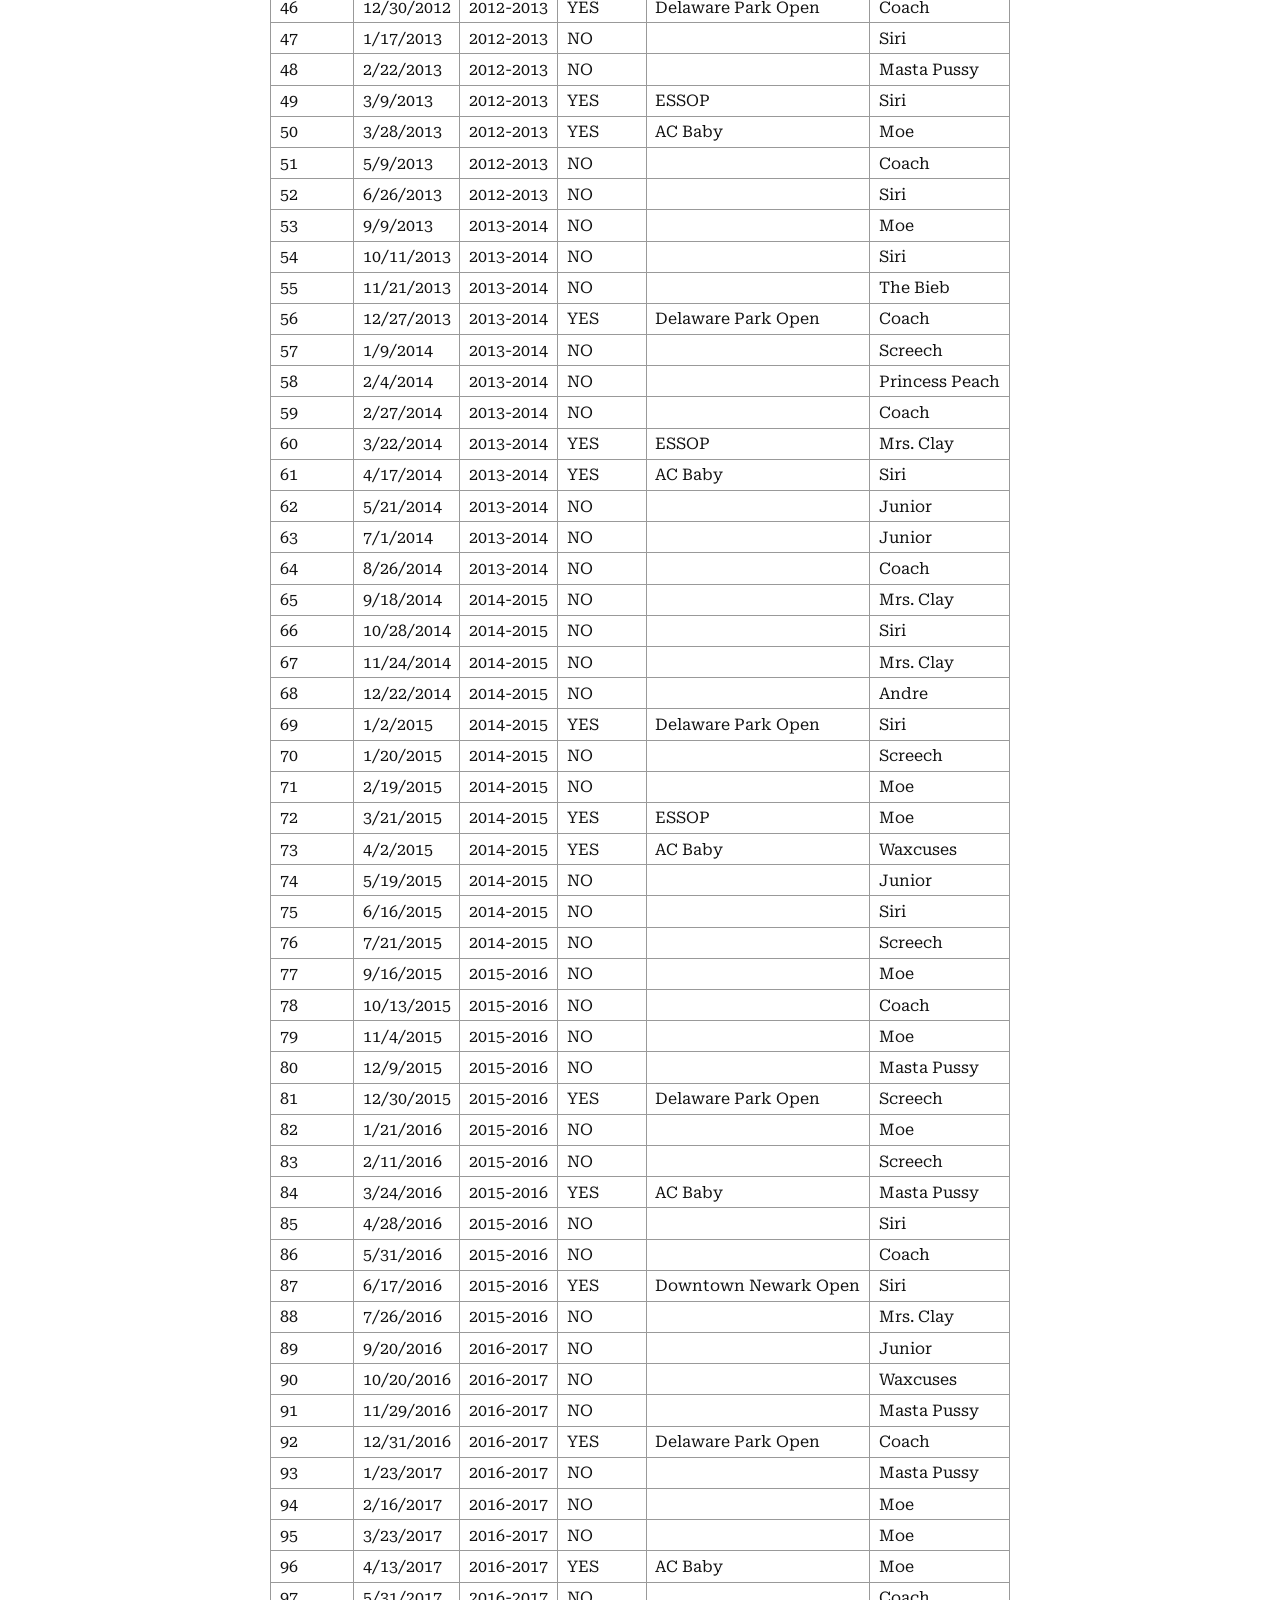
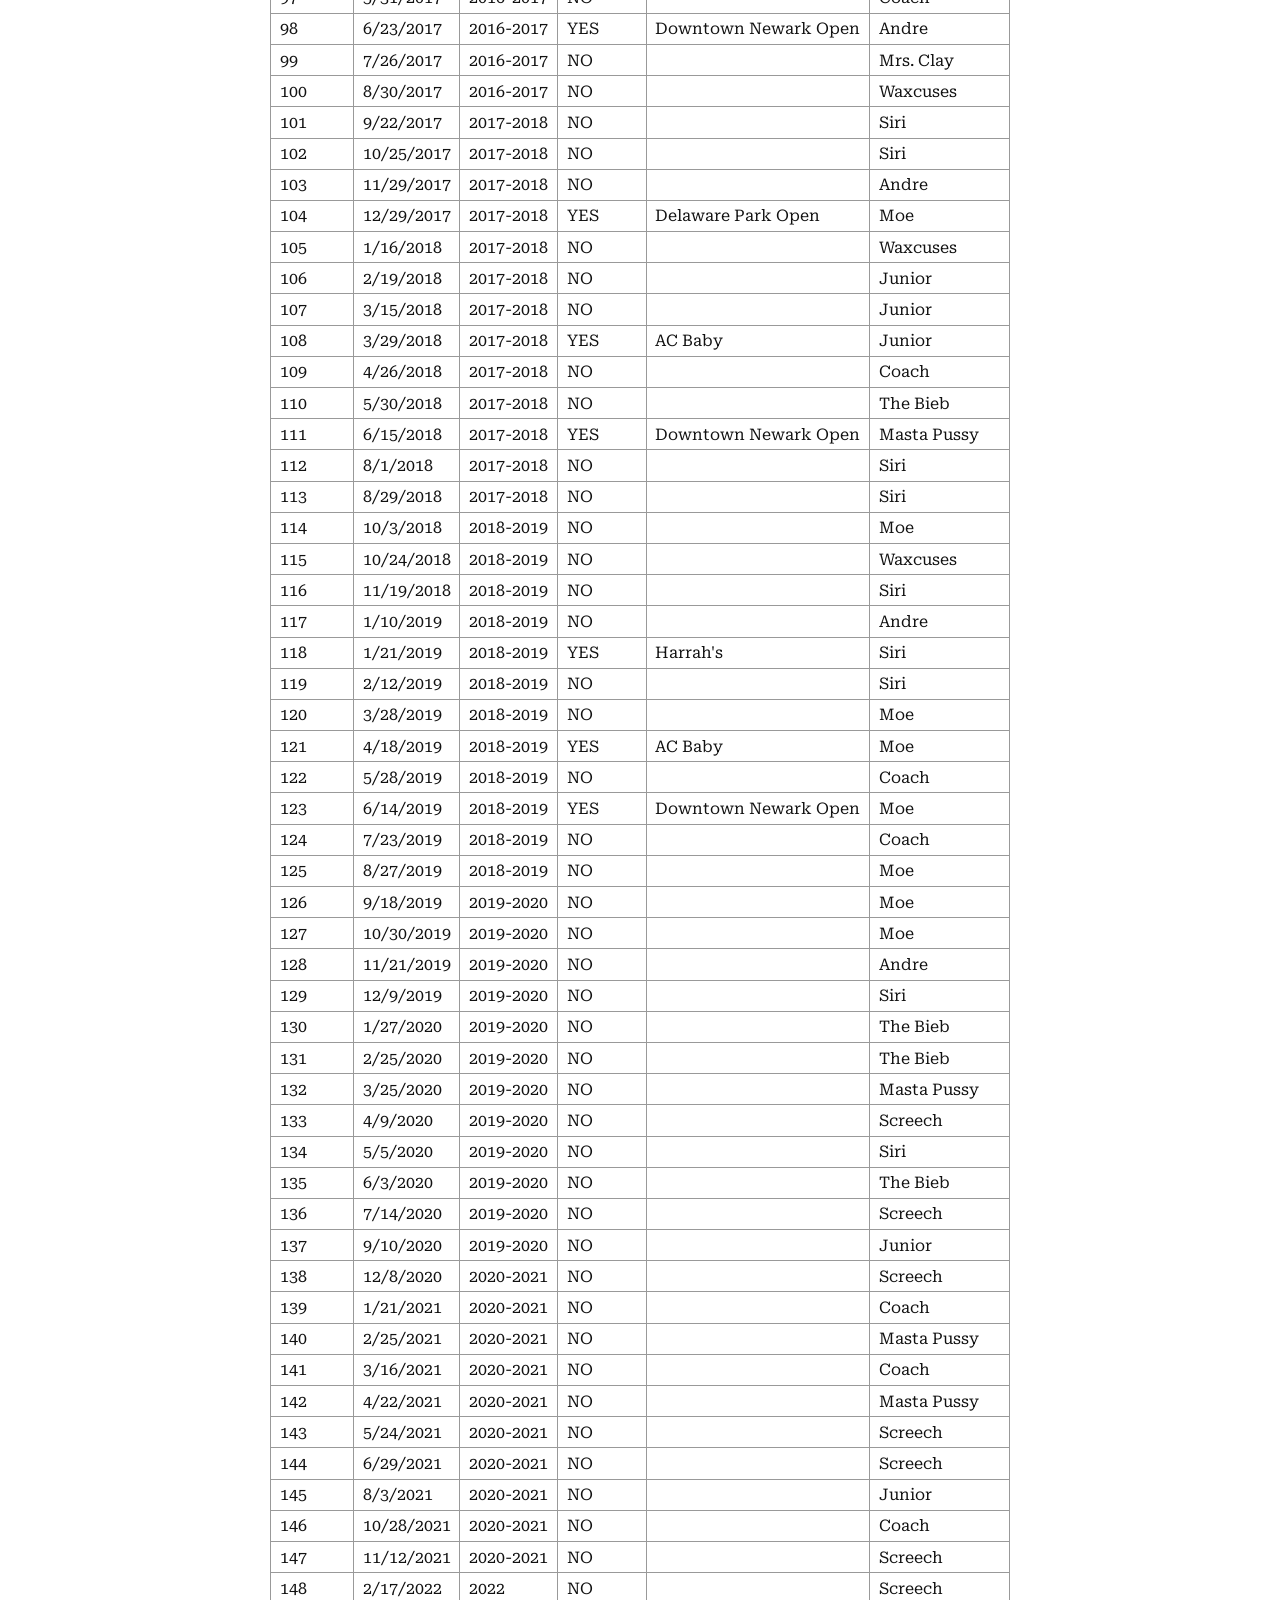
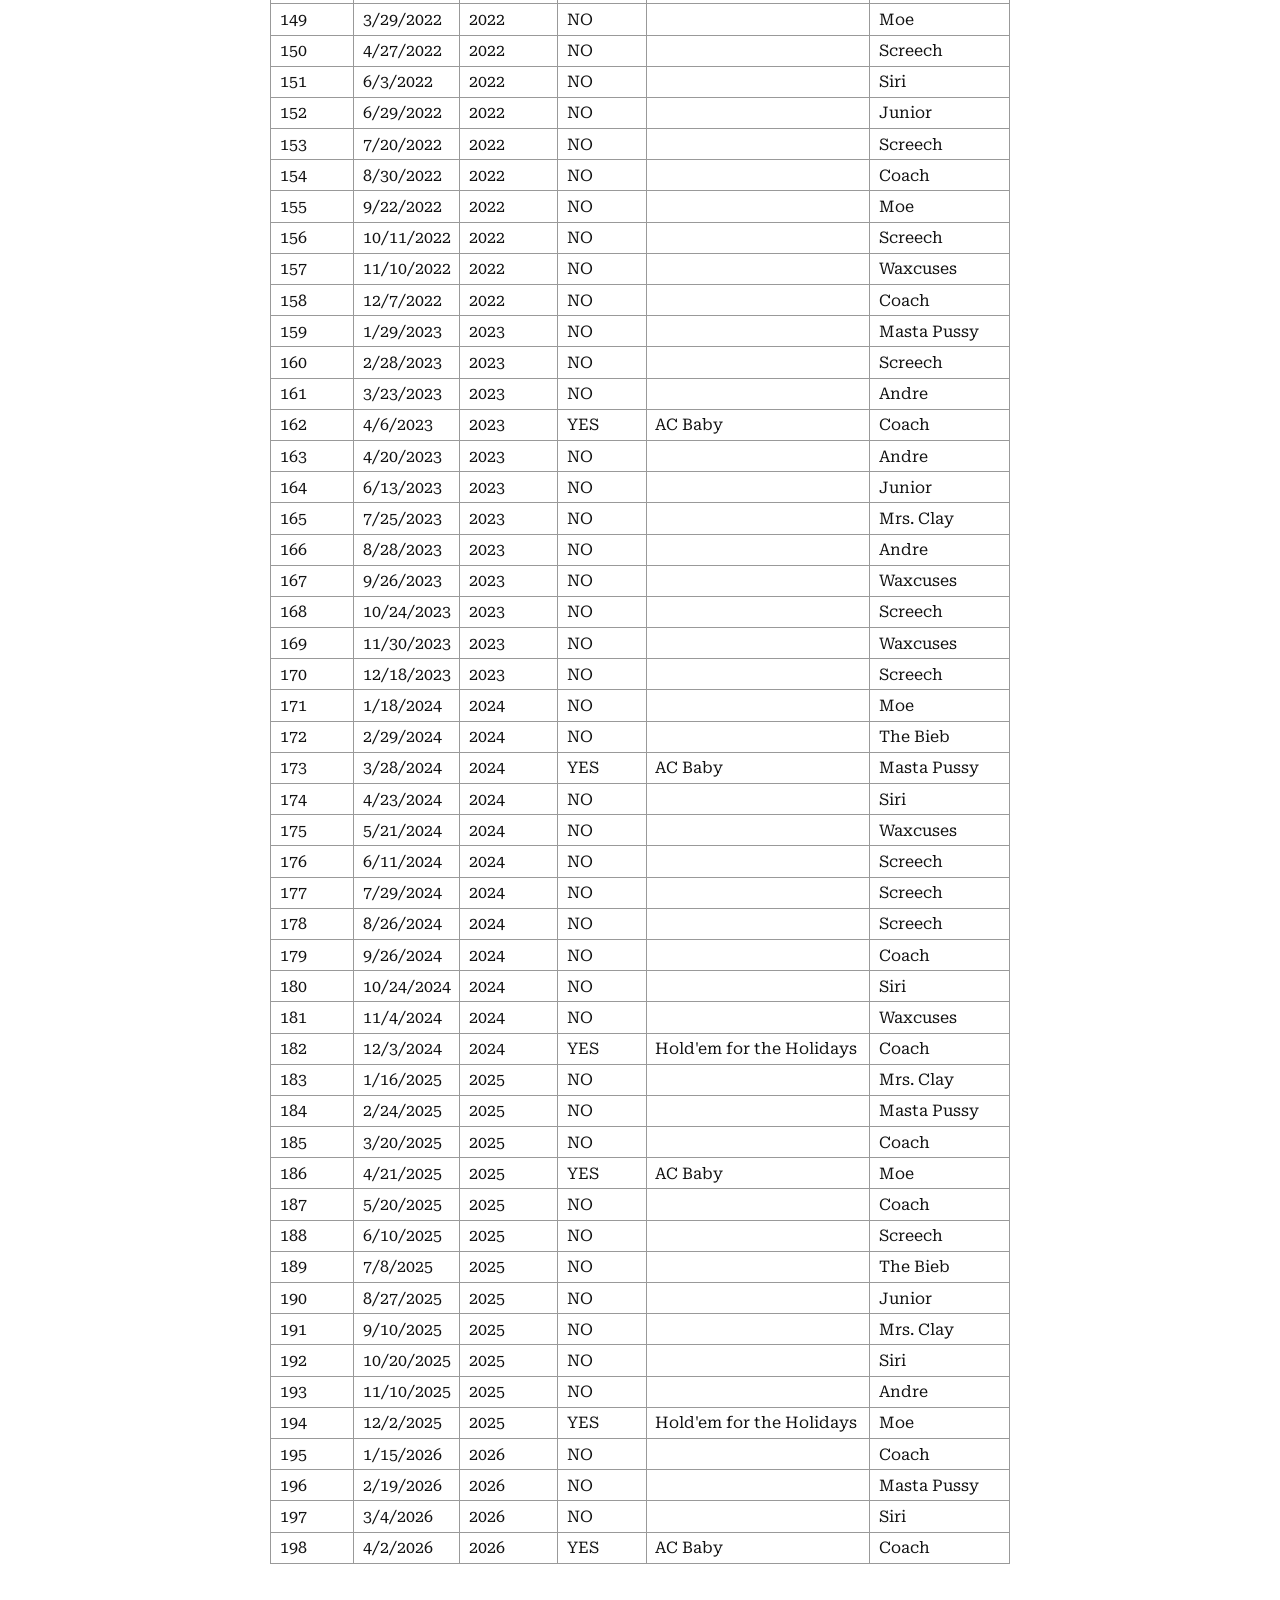
==== commit 4717d711: "Add attendance matrix page" ====
--- a/data.html
+++ b/data.html
@@ -113,8 +113,8 @@
     <nav style="background-color: black; padding: 0.5em;">
       <a href="index.html" style="color: white; text-decoration: none; margin: 0 1em;">Standings</a>
       <a href="record.html" style="color: white; text-decoration: none; margin: 0 1em;">Record</a>
+      <a href="matrix.html" style="color: white; text-decoration: none; margin: 0 1em;">Matrix</a>
       <a href="rules.html" style="color: white; text-decoration: none; margin: 0 1em;">Rules</a>
-      <a href="technote.html" style="color: white; text-decoration: none; margin: 0 1em;">Tech Note</a>
       <a href="upload.html" style="color: white; text-decoration: none; margin: 0 1em;">Admin</a>
     </nav>
     <h1>GOPT Data</h1>
--- a/styles.css
+++ b/styles.css
@@ -435,6 +435,172 @@
   min-height: 16rem;
   font-family: ui-monospace, SFMono-Regular, Menlo, Consolas, monospace;
   white-space: pre;
+}
+
+.matrix-shell {
+  width: min(1180px, calc(100vw - 2rem));
+  margin: 0 auto 3rem;
+}
+
+.matrix-form,
+.matrix-editor {
+  display: grid;
+  gap: 1rem;
+}
+
+.matrix-form label,
+.matrix-editor label {
+  display: grid;
+  gap: 0.35rem;
+  font-weight: 700;
+}
+
+.matrix-form input,
+.matrix-form select,
+.matrix-editor input,
+.matrix-editor select {
+  box-sizing: border-box;
+  width: 100%;
+  min-width: 0;
+  border: 1px solid #888;
+  padding: 0.55rem 0.65rem;
+  font: inherit;
+  background: #fff;
+}
+
+.matrix-form button,
+.matrix-editor button,
+.matrix-date-row button {
+  display: inline-flex;
+  align-items: center;
+  justify-content: center;
+  min-height: 2.25rem;
+  padding: 0.45rem 0.7rem;
+  border: 1px solid #111;
+  background: #111;
+  color: #fff;
+  font: inherit;
+  font-weight: 700;
+  cursor: pointer;
+}
+
+.matrix-date-list {
+  display: grid;
+  gap: 0.65rem;
+}
+
+.matrix-date-row {
+  display: grid;
+  grid-template-columns: minmax(0, 14rem) auto;
+  gap: 0.65rem;
+  justify-content: start;
+}
+
+.matrix-date-row button {
+  background: #fff;
+  color: #111;
+  border-color: #777;
+}
+
+.matrix-list {
+  display: grid;
+  gap: 1rem;
+  margin-top: 2rem;
+}
+
+.matrix-card {
+  border: 1px solid #999;
+  padding: 1rem;
+  background: #fff;
+}
+
+.matrix-card summary {
+  cursor: pointer;
+  font-family: 'Cal Sans', sans-serif;
+  font-size: 1.2rem;
+  font-weight: 700;
+}
+
+.matrix-card[open] summary {
+  margin-bottom: 1rem;
+}
+
+.matrix-summary-metrics {
+  display: grid;
+  grid-template-columns: repeat(auto-fit, minmax(12rem, 1fr));
+  gap: 0.75rem;
+  margin: 0 0 1rem;
+}
+
+.matrix-metric {
+  border: 1px solid #bbb;
+  padding: 0.65rem 0.75rem;
+}
+
+.matrix-metric span {
+  display: block;
+  color: #555;
+  font-size: 0.85rem;
+}
+
+.matrix-table-wrap {
+  max-width: 100%;
+  overflow-x: auto;
+  -webkit-overflow-scrolling: touch;
+}
+
+.matrix-table {
+  min-width: 720px;
+  width: 100%;
+}
+
+.matrix-table th,
+.matrix-table td {
+  text-align: center;
+}
+
+.matrix-table th:first-child,
+.matrix-table td:first-child {
+  position: sticky;
+  left: 0;
+  z-index: 1;
+  text-align: left;
+  background: #fff;
+}
+
+.matrix-table thead th:first-child,
+.matrix-table tfoot th:first-child {
+  background: #111;
+}
+
+.matrix-table select {
+  min-width: 9rem;
+  font: inherit;
+}
+
+.matrix-status-empty {
+  background: #f2f2f2;
+  color: #555;
+}
+
+.matrix-status-out {
+  background: #f6b3b3;
+}
+
+.matrix-status-doubtful {
+  background: #f5c178;
+}
+
+.matrix-status-questionable {
+  background: #ffe978;
+}
+
+.matrix-status-probable {
+  background: #a8dfb0;
+}
+
+.matrix-editing-row td:first-child {
+  font-weight: 700;
 }
 
 .wachs-modal {
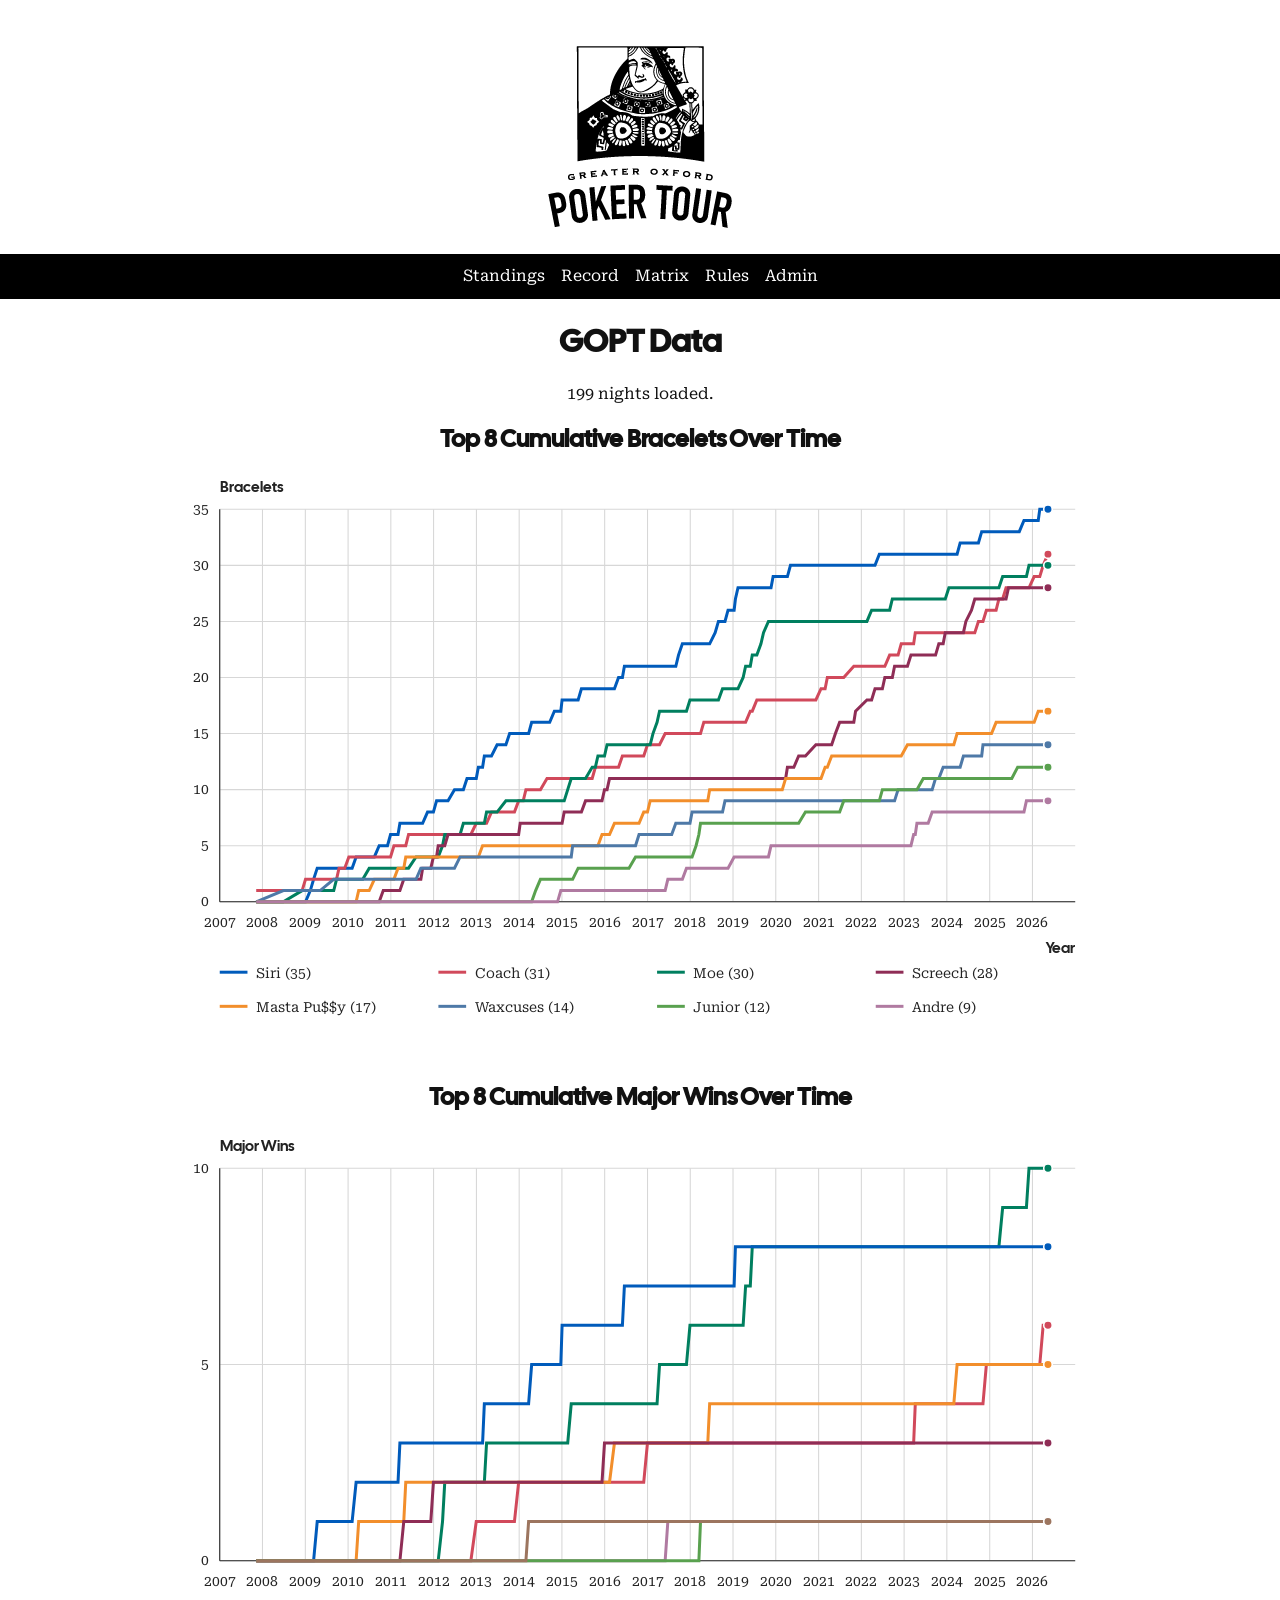
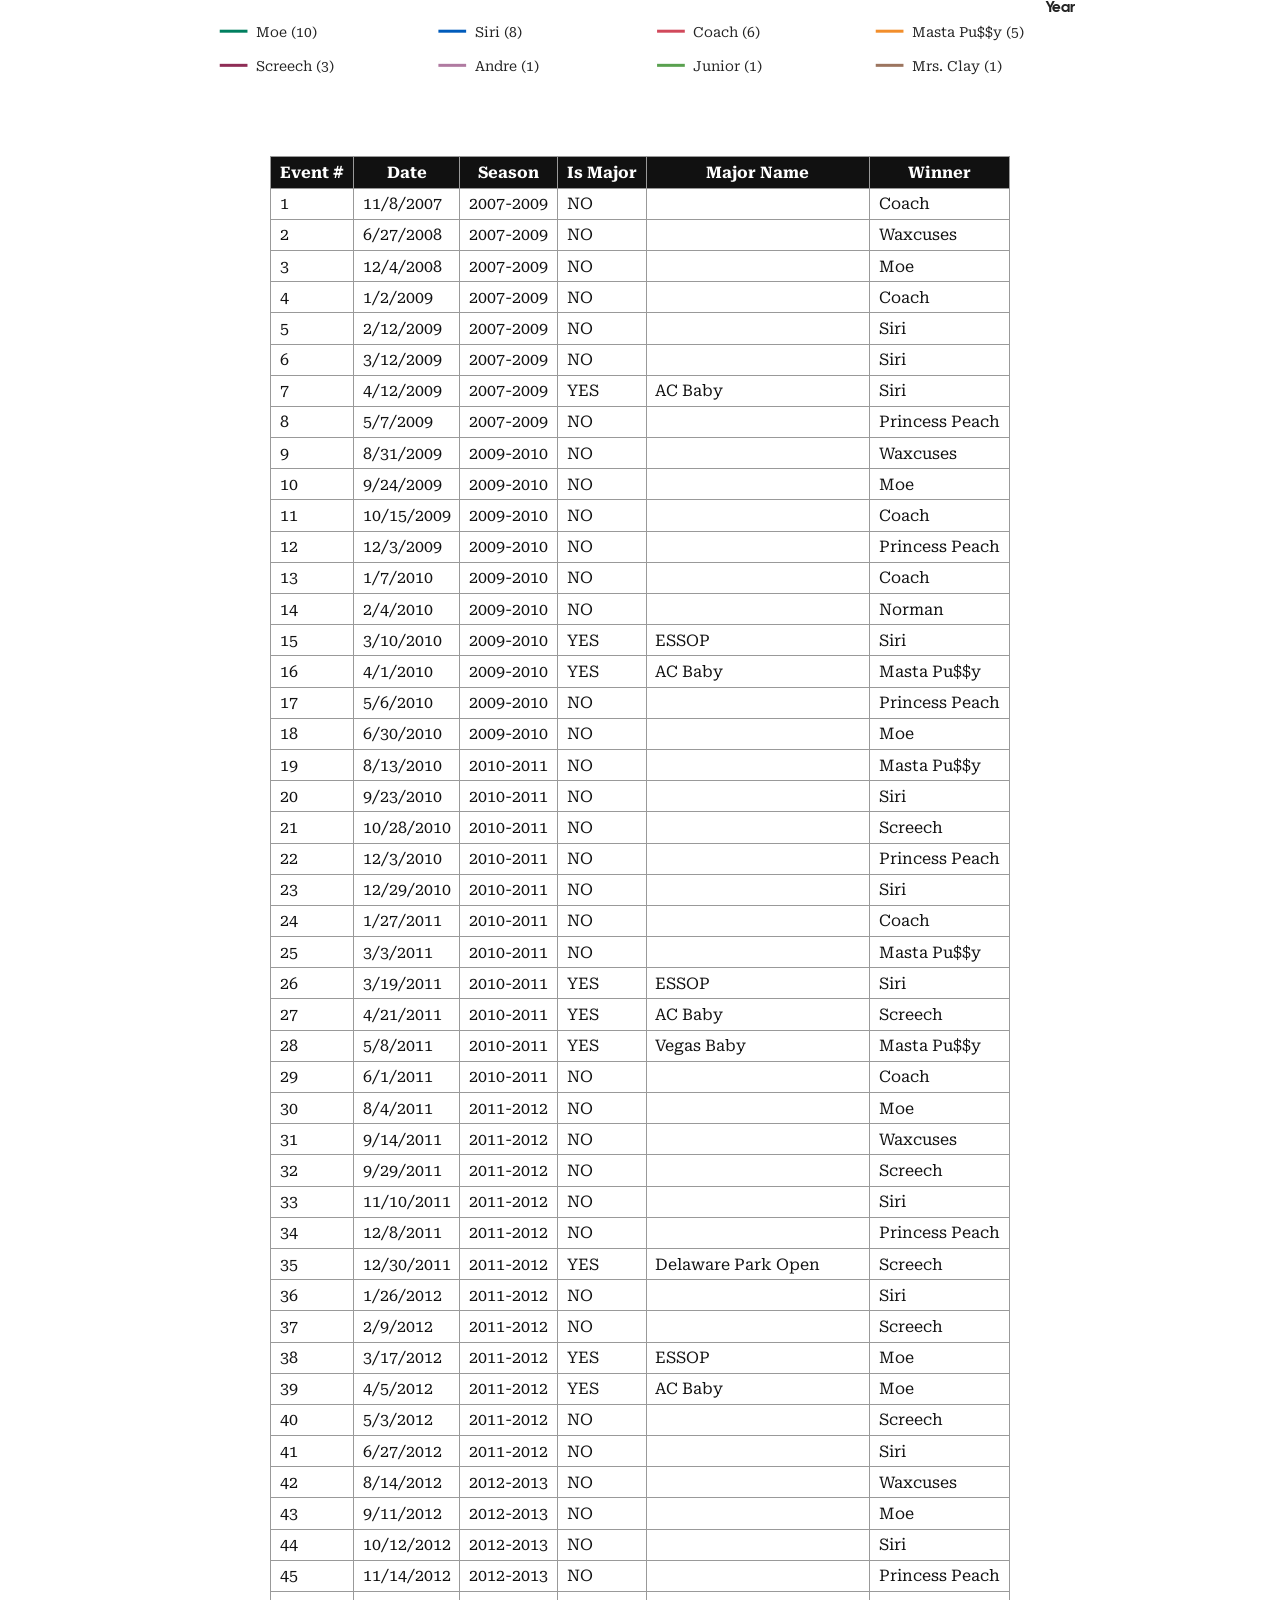
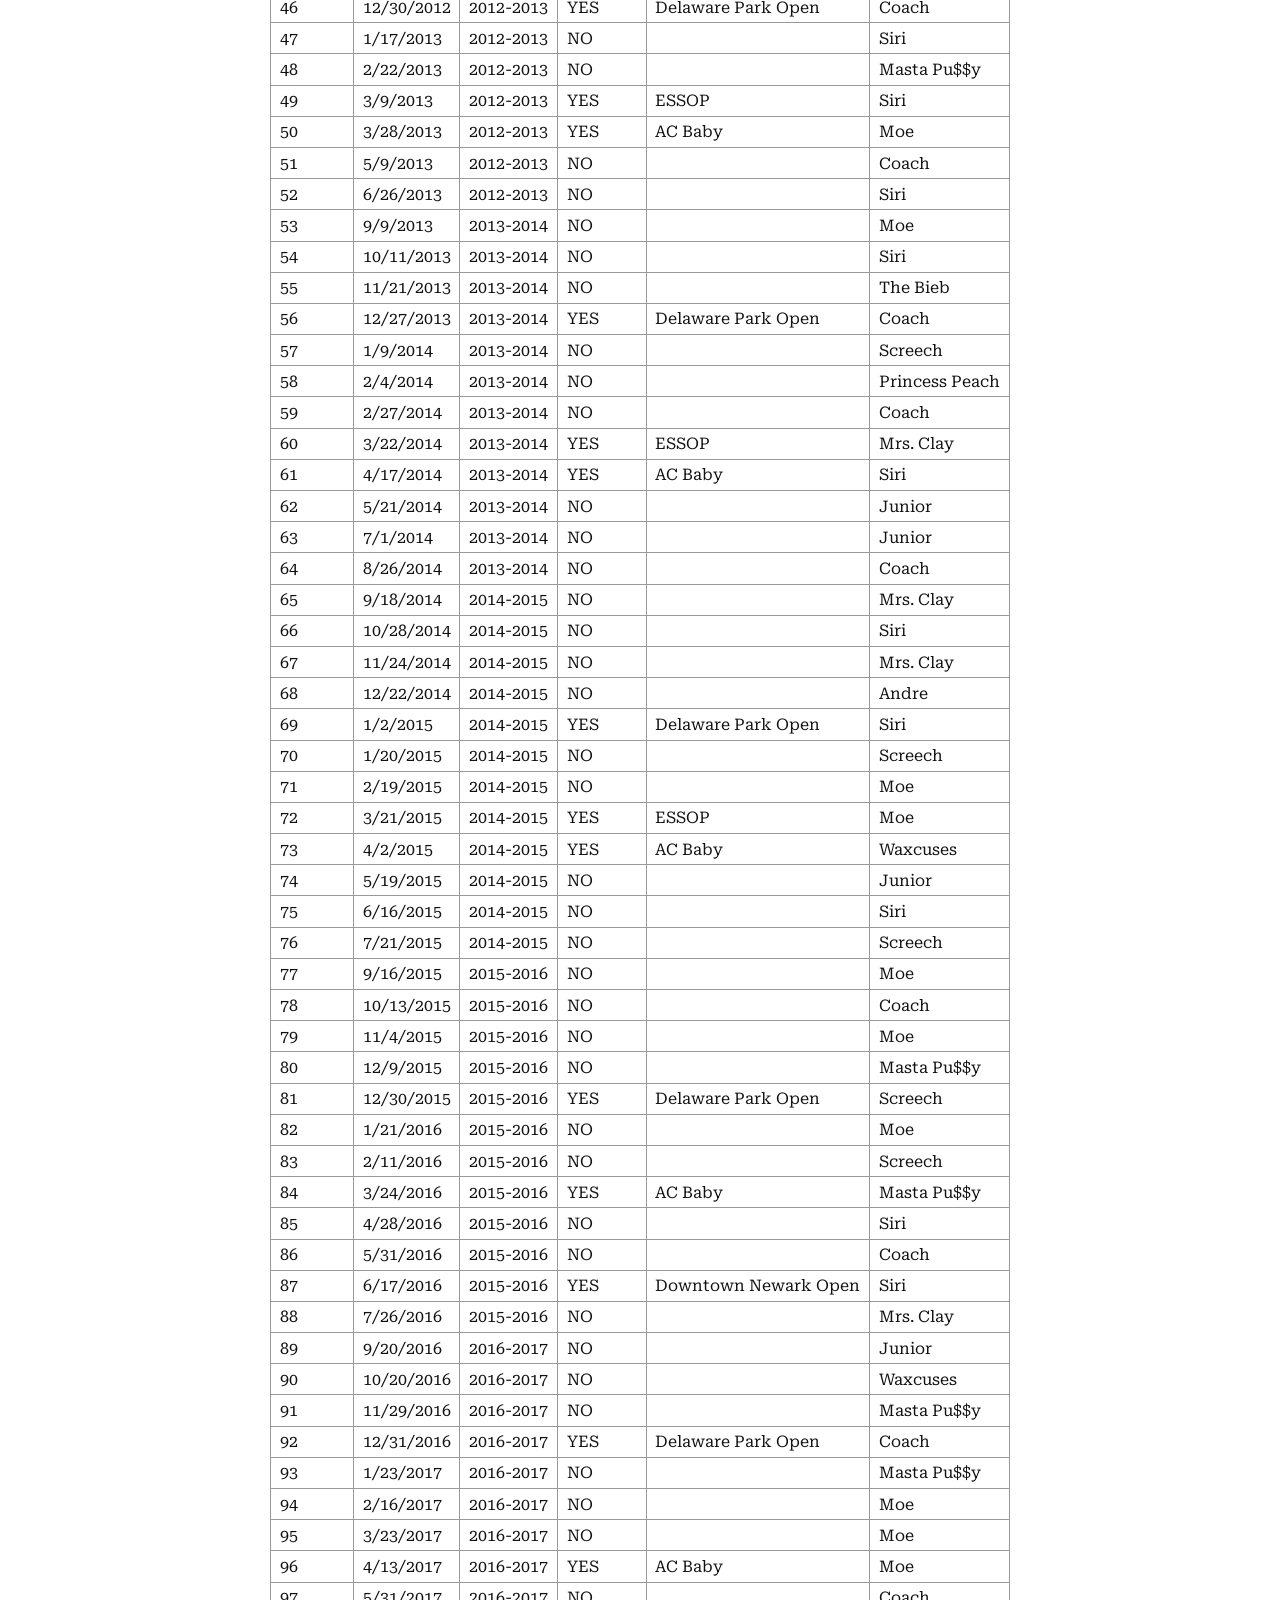
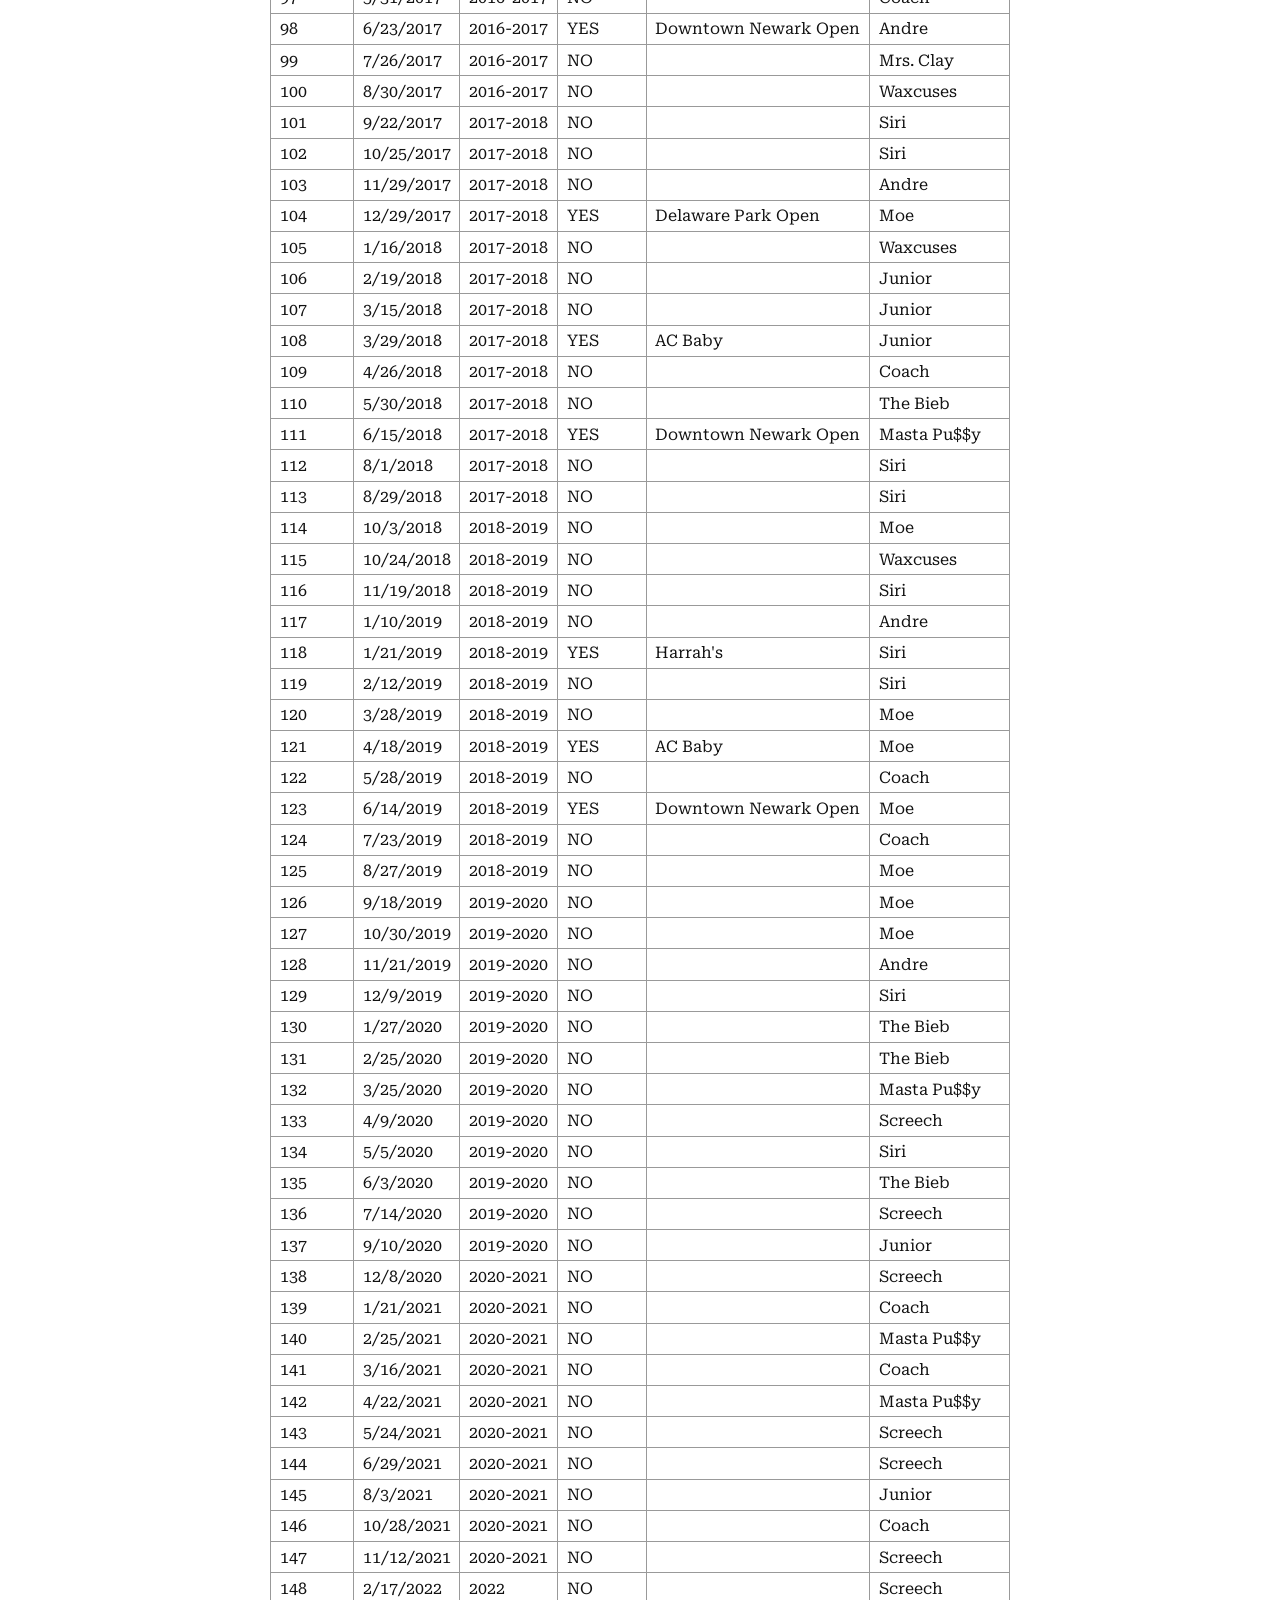
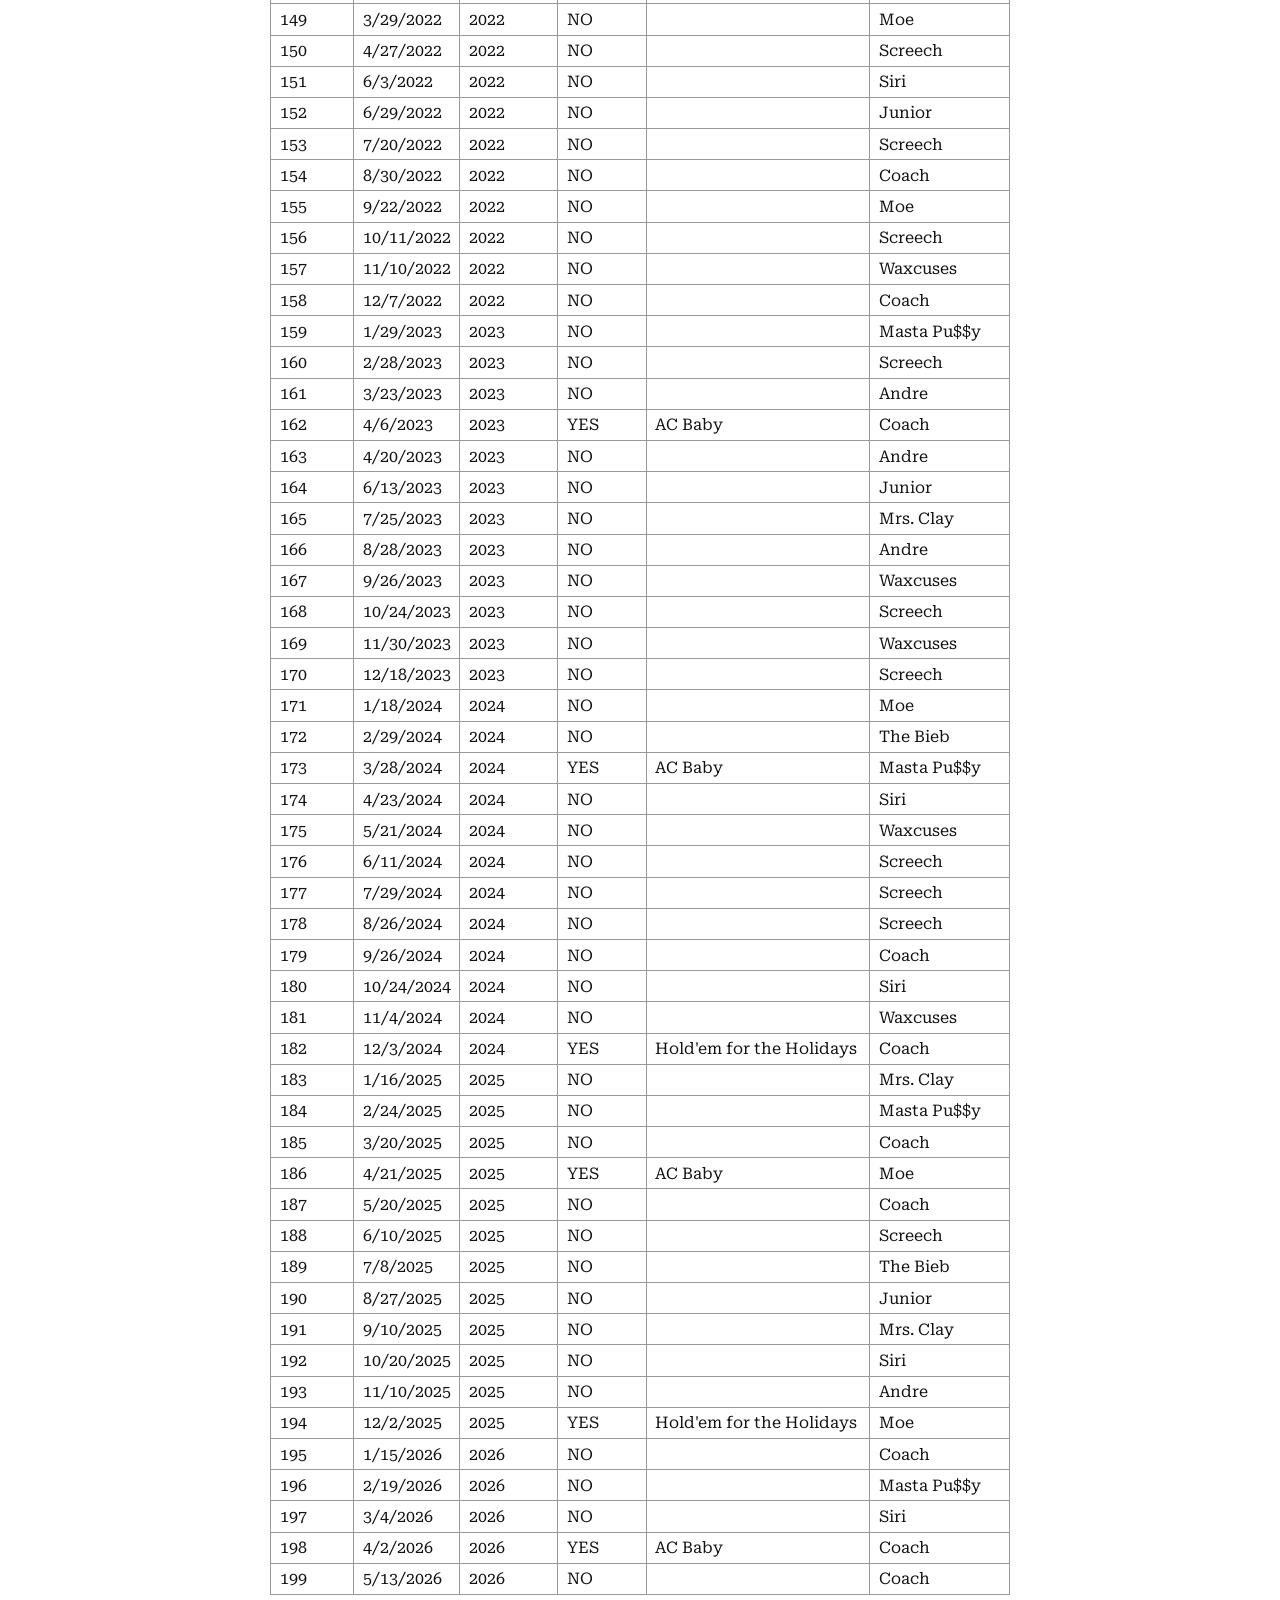
==== commit 0bd7f06c: "Display updated Masta name spelling" ====
--- a/data.html
+++ b/data.html
@@ -157,7 +157,7 @@
     </div>
   </main>
 
-  <script src="gopt-data.js"></script>
+  <script src="gopt-data.js?v=display-names-20260516"></script>
   <script>
     function fetchCurrentDataText(sources = ['api/history/current', 'api/history-current.php', 'data/GOPTdatav2.csv']) {
       const [source, ...remaining] = sources;
--- a/styles.css
+++ b/styles.css
@@ -36,6 +36,39 @@
   transform: rotate(-1deg) scale(1.015);
 }
 
+.hero-quote {
+  box-sizing: border-box;
+  margin: -0.25rem auto 1rem;
+  max-width: min(48rem, calc(100vw - 1rem));
+  padding: 0 0.5rem;
+  text-align: center;
+}
+
+.hero-quote blockquote {
+  margin: 0;
+  font-size: 1rem;
+  font-style: italic;
+  font-weight: 700;
+  line-height: 1.25;
+  white-space: nowrap;
+}
+
+.hero-quote figcaption {
+  margin-top: 0.35rem;
+  color: #555;
+  font-size: 0.85rem;
+}
+
+@media (max-width: 430px) {
+  .hero-quote blockquote {
+    font-size: 0.82rem;
+  }
+
+  .hero-quote figcaption {
+    font-size: 0.78rem;
+  }
+}
+
 nav a {
   display: inline-block;
   line-height: 1.8;
@@ -71,7 +104,7 @@
 }
 
 .admin-panel {
-  width: min(560px, calc(100vw - 2rem));
+  width: min(960px, calc(100vw - 2rem));
   margin: 0 auto 3rem;
 }
 
@@ -93,11 +126,26 @@
 }
 
 .admin-form input,
-.admin-form select {
+.admin-form select,
+.admin-form textarea {
   font: inherit;
   padding: 0.55rem 0.65rem;
   border: 1px solid #888;
   background: #fff;
+}
+
+.admin-editor-label {
+  grid-column: 1 / -1;
+}
+
+#history-text-editor {
+  min-height: 26rem;
+  resize: vertical;
+  font-family: ui-monospace, SFMono-Regular, Menlo, Monaco, Consolas, "Liberation Mono", monospace;
+  font-size: 0.9rem;
+  line-height: 1.45;
+  white-space: pre;
+  overflow: auto;
 }
 
 .admin-form button,
@@ -484,6 +532,69 @@
   cursor: pointer;
 }
 
+.matrix-create-disclosure {
+  margin-bottom: 2rem;
+}
+
+.matrix-create-disclosure summary {
+  cursor: pointer;
+  font-family: 'Cal Sans', sans-serif;
+  font-size: 1.6rem;
+  font-weight: 700;
+}
+
+.matrix-create-disclosure[open] summary {
+  margin-bottom: 1rem;
+}
+
+.matrix-save-bar {
+  position: sticky;
+  top: 0;
+  z-index: 4;
+  display: flex;
+  justify-content: flex-end;
+  padding: 0.55rem 0;
+  border-top: 1px solid #ddd;
+  border-bottom: 1px solid #ddd;
+  background: rgba(255, 255, 255, 0.96);
+}
+
+.matrix-save-button {
+  min-width: min(100%, 14rem);
+}
+
+.matrix-editor.has-unsaved-changes .matrix-save-bar {
+  background: #fff3c4;
+}
+
+.matrix-editor.has-unsaved-changes .matrix-save-button {
+  border-color: #9a5300;
+  background: #f28c00;
+  color: #111;
+}
+
+.matrix-card-actions {
+  display: flex;
+  justify-content: flex-end;
+  margin-top: 1.1rem;
+  padding-top: 1rem;
+  border-top: 1px solid #ccc;
+}
+
+.matrix-delete-button {
+  display: inline-flex;
+  align-items: center;
+  justify-content: center;
+  min-height: 2.25rem;
+  padding: 0.45rem 0.7rem;
+  border: 1px solid #8f1f1f;
+  background: #b32626;
+  color: #fff;
+  font: inherit;
+  font-weight: 700;
+  cursor: pointer;
+}
+
 .matrix-date-list {
   display: grid;
   gap: 0.65rem;
@@ -550,7 +661,7 @@
 }
 
 .matrix-table {
-  min-width: 720px;
+  min-width: max(100%, var(--matrix-table-min-width, 720px));
   width: 100%;
 }
 
@@ -568,6 +679,16 @@
   background: #fff;
 }
 
+.matrix-table th:first-child,
+.matrix-table td:first-child {
+  min-width: 8rem;
+}
+
+.matrix-table th:not(:first-child),
+.matrix-table td:not(:first-child) {
+  min-width: 9rem;
+}
+
 .matrix-table thead th:first-child,
 .matrix-table tfoot th:first-child {
   background: #111;
@@ -596,7 +717,13 @@
 }
 
 .matrix-status-probable {
-  background: #a8dfb0;
+  background: #c9eeb9;
+}
+
+.matrix-status-in {
+  background: #237a3b;
+  color: #fff;
+  font-weight: 700;
 }
 
 .matrix-editing-row td:first-child {
